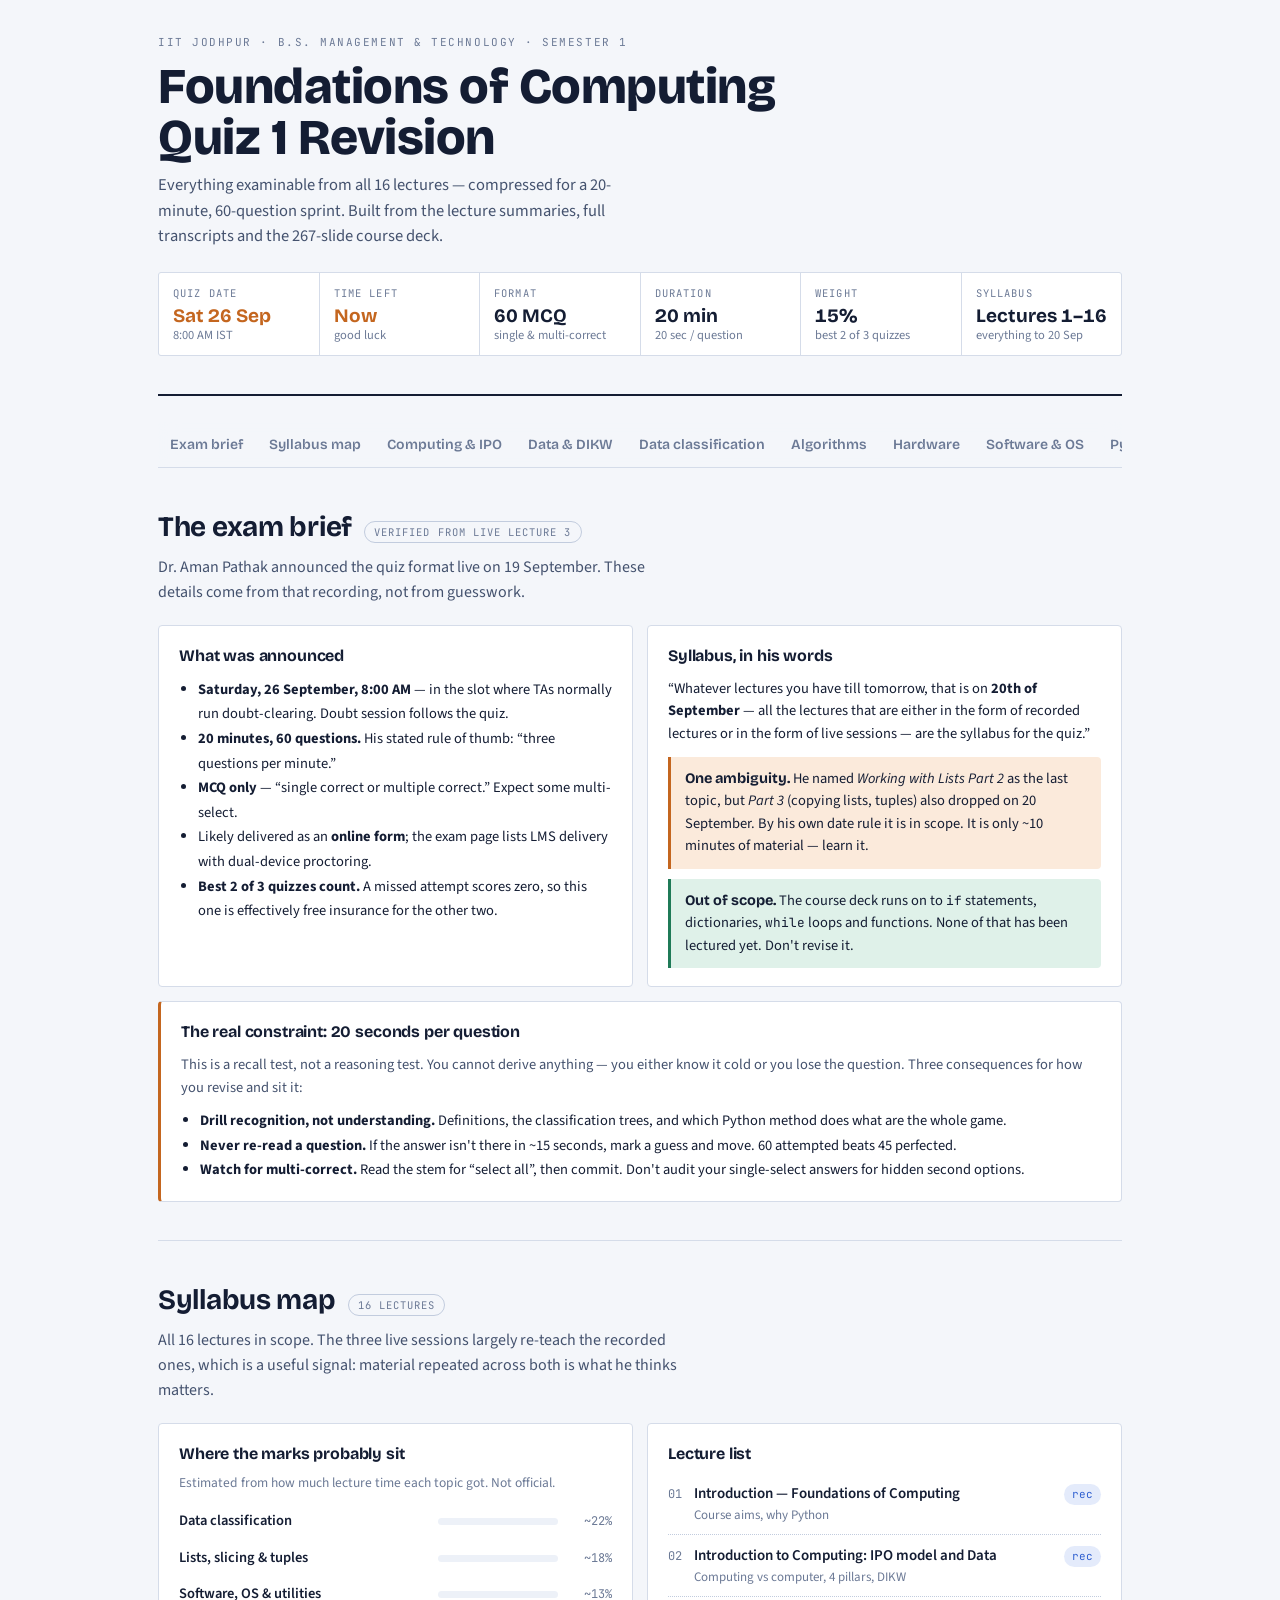
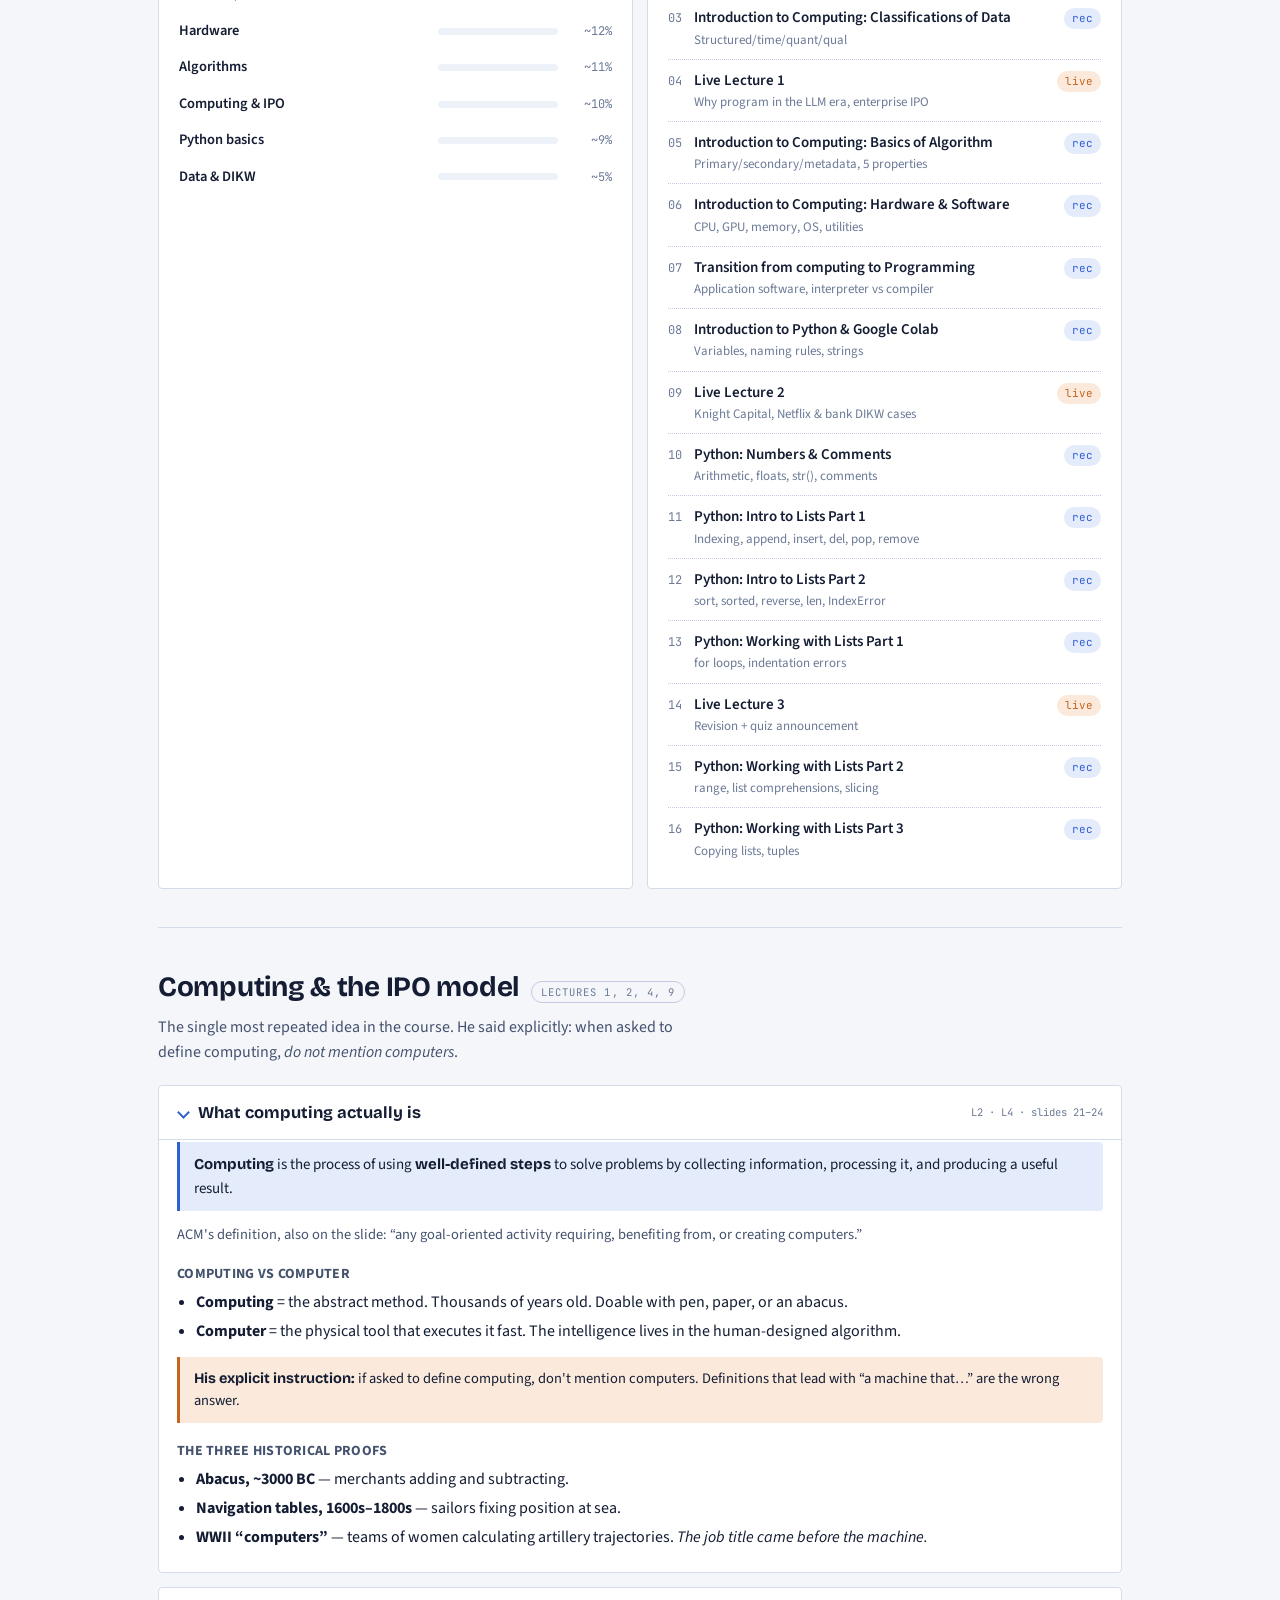
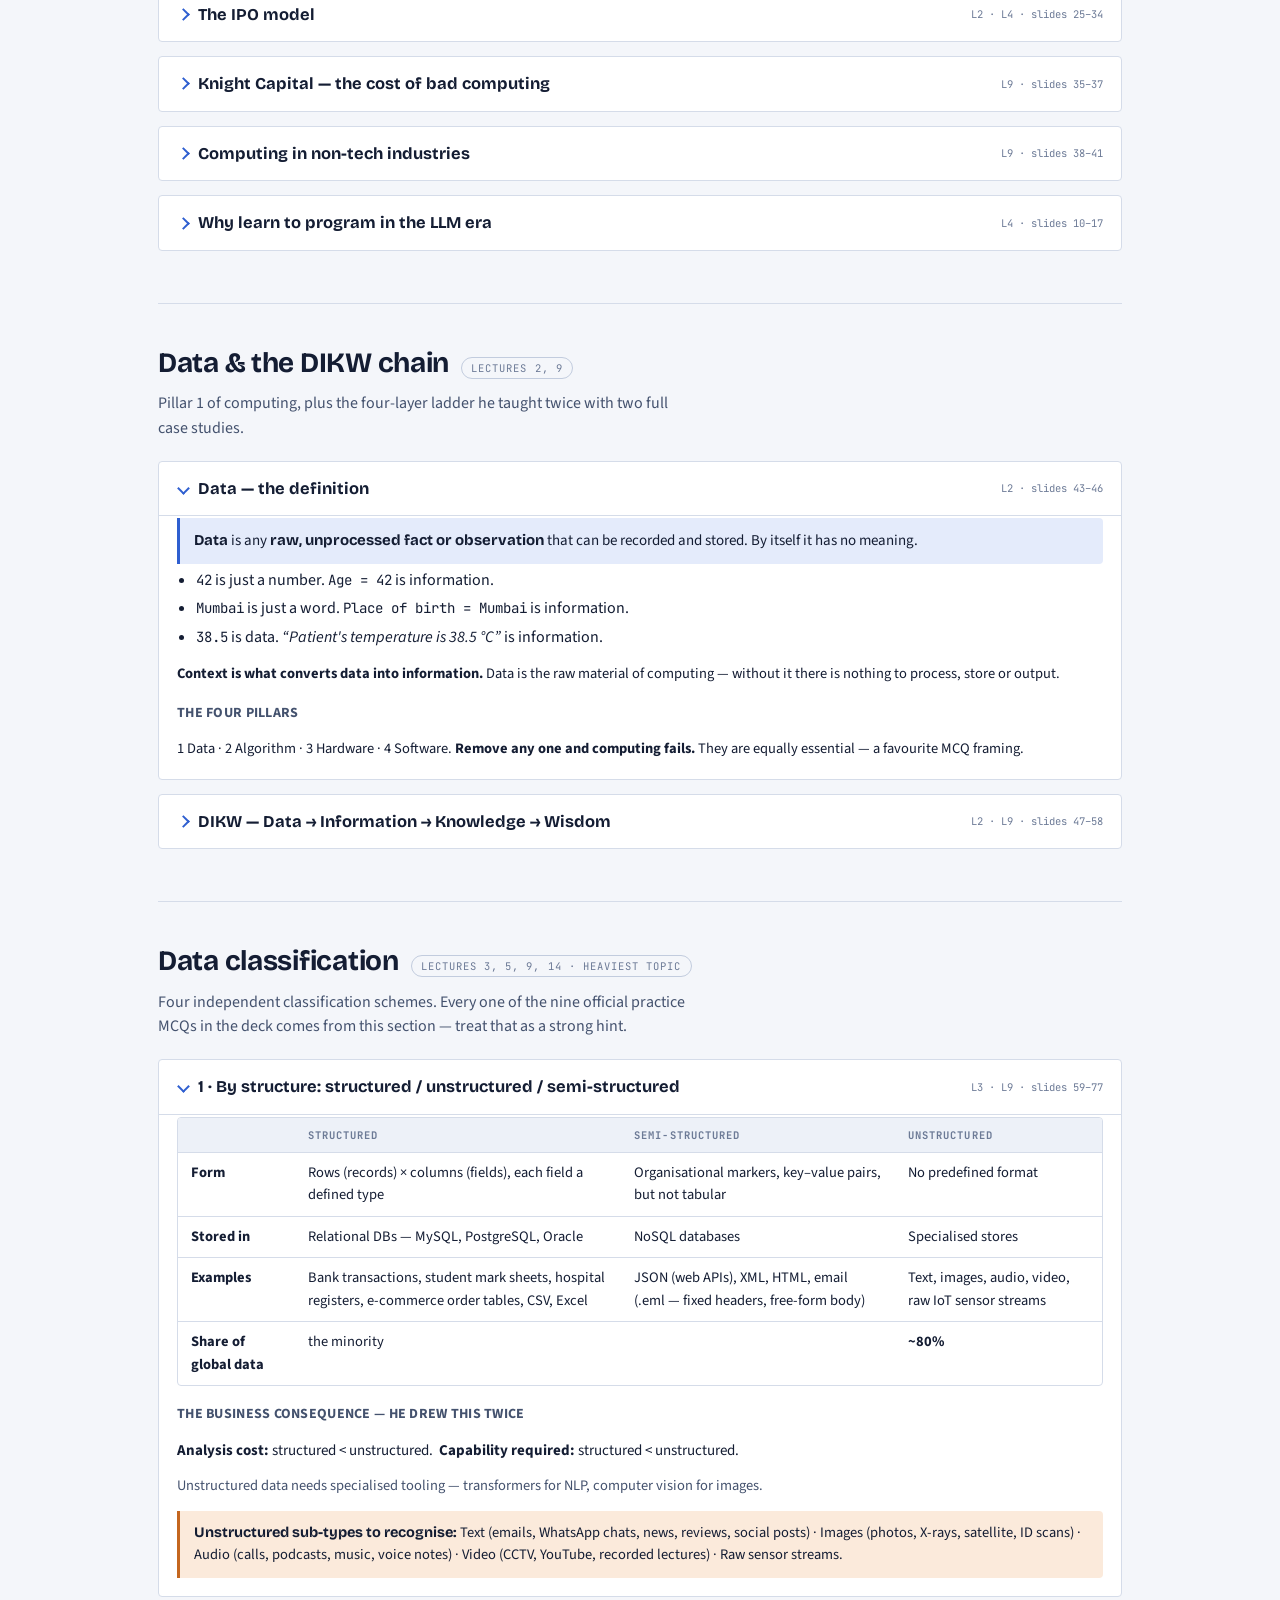
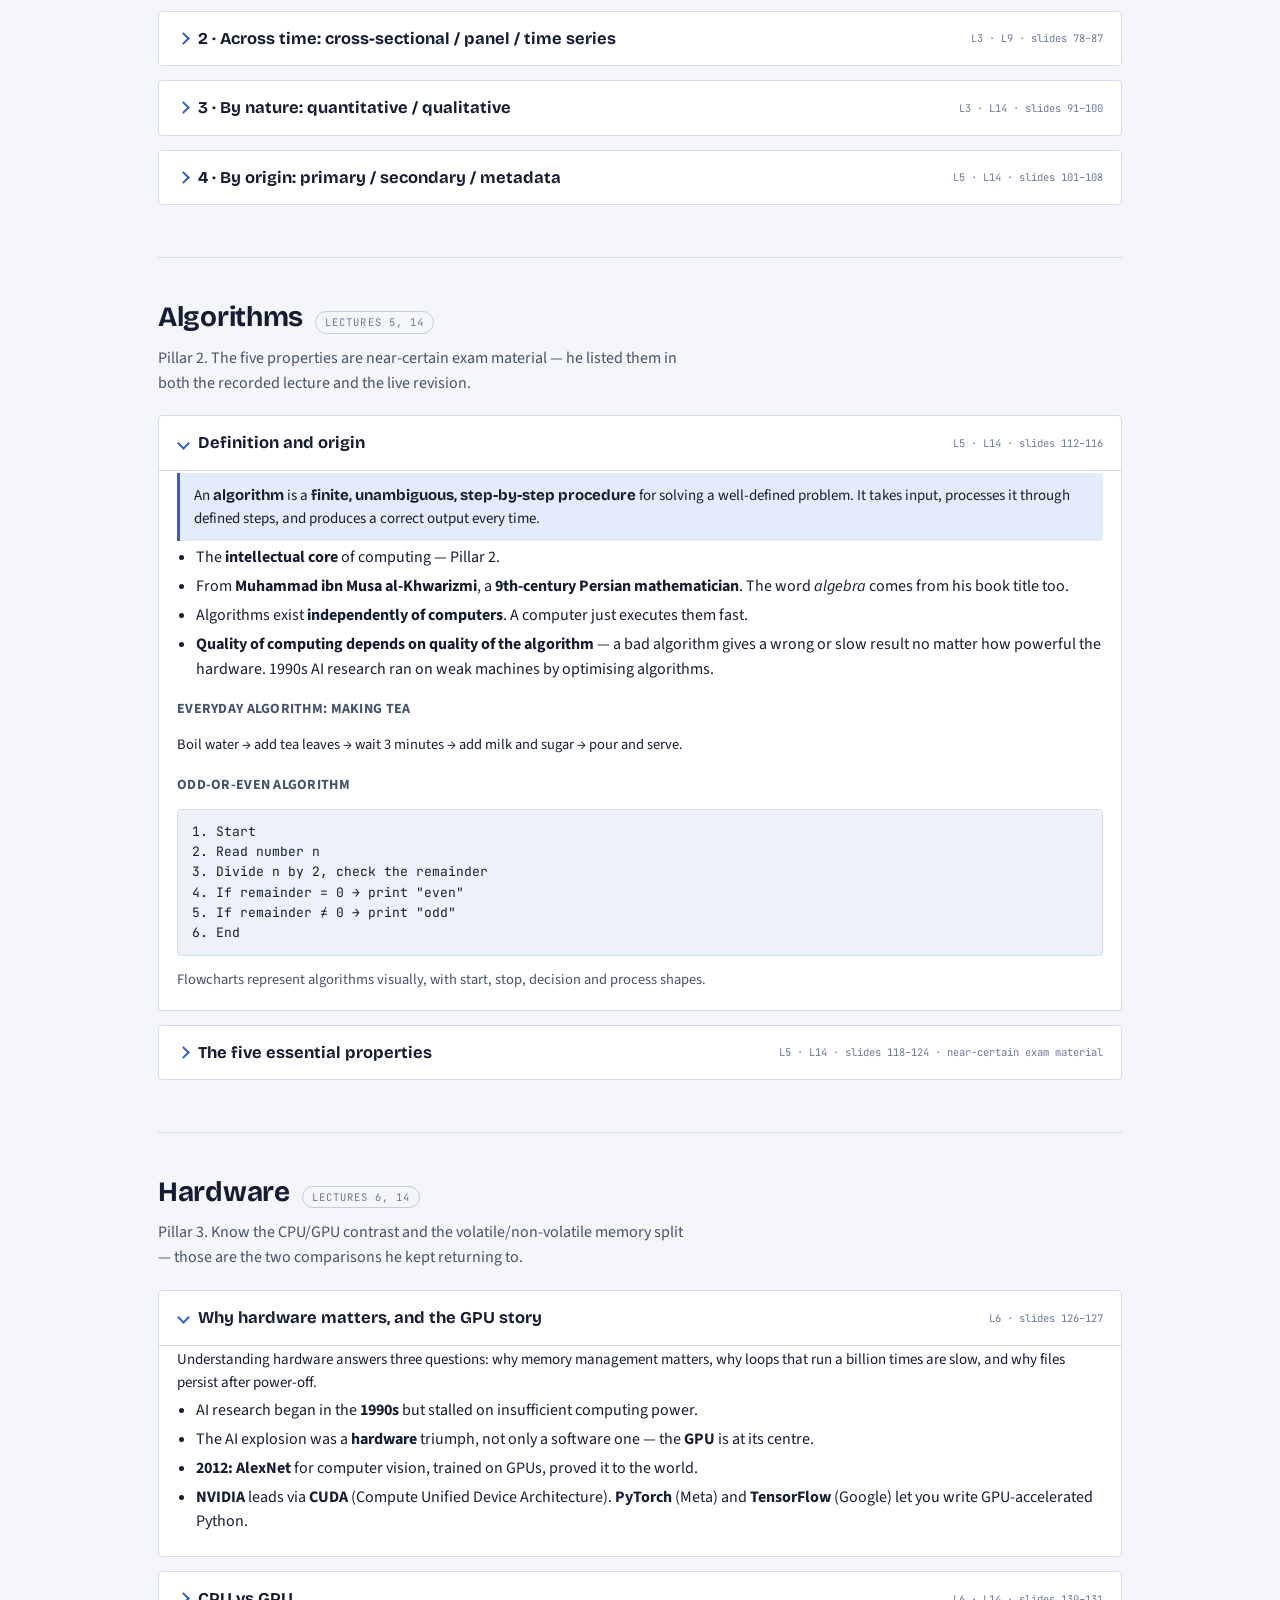
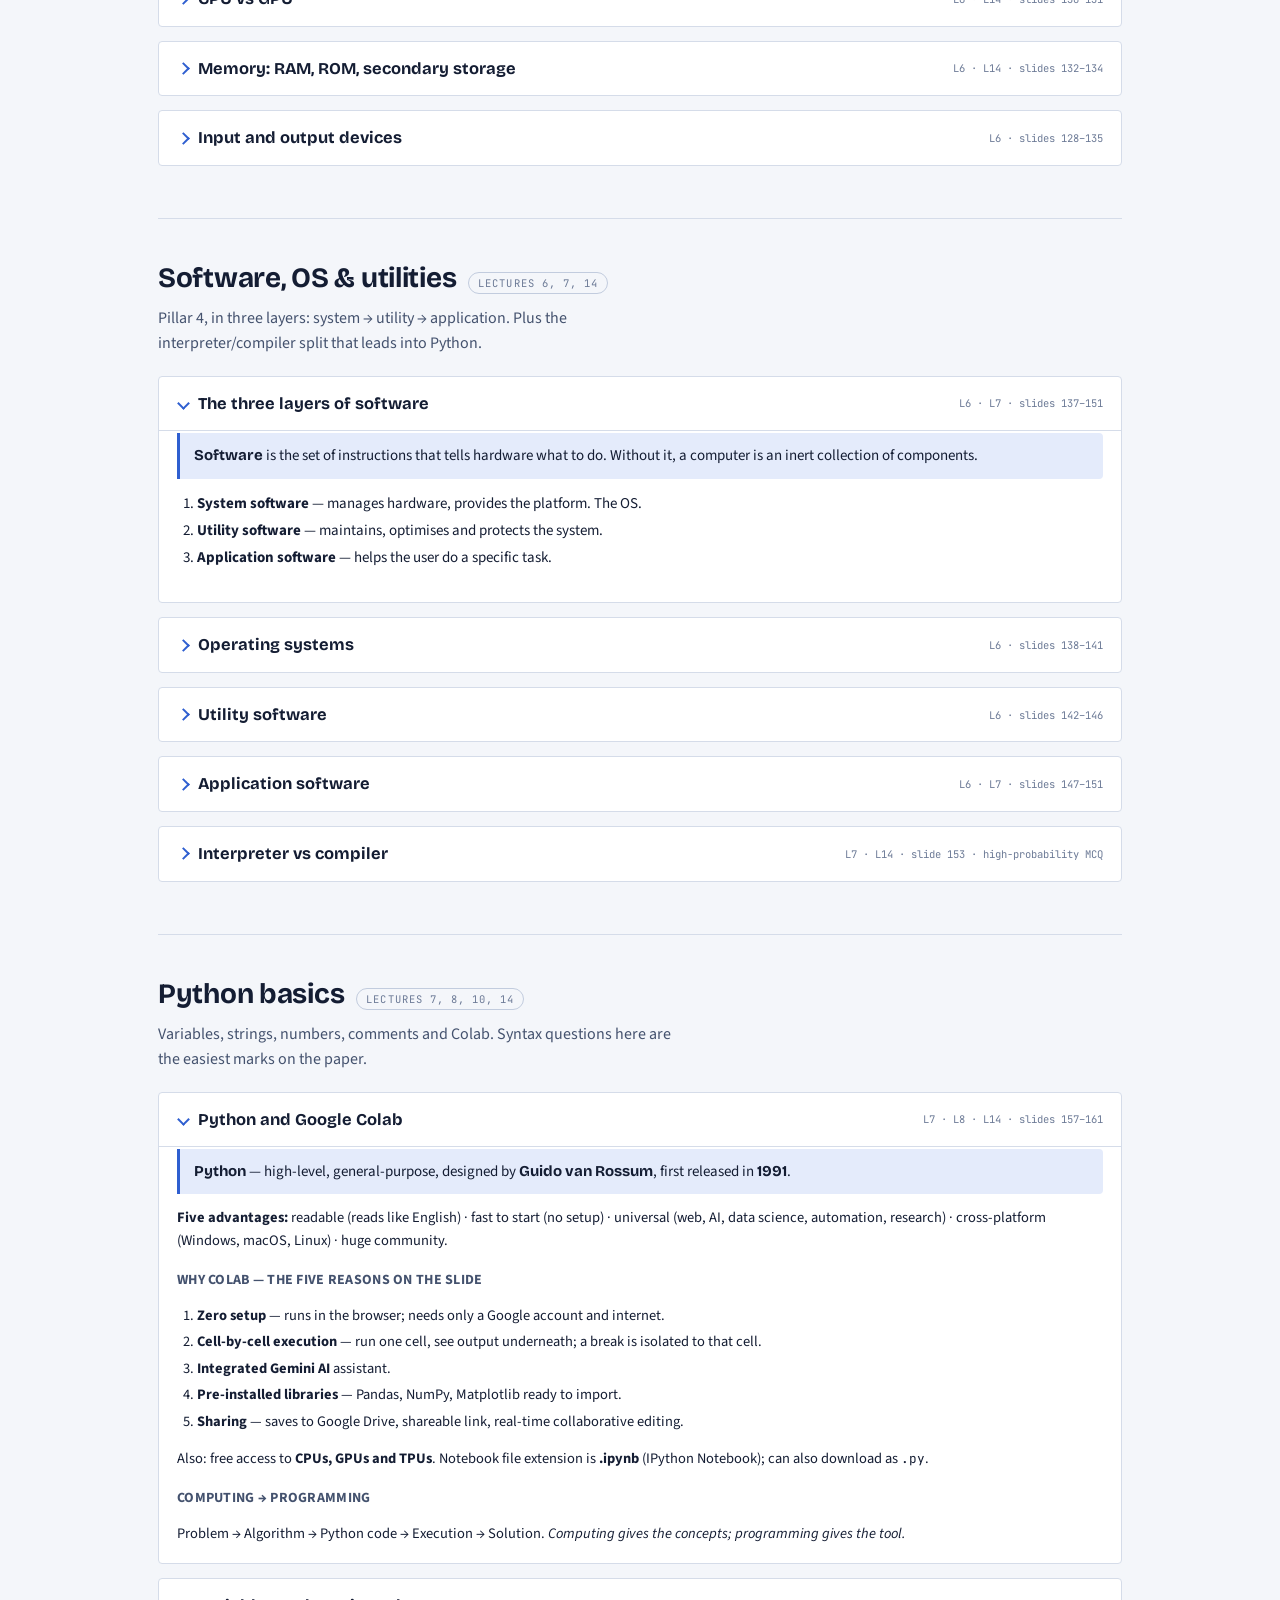
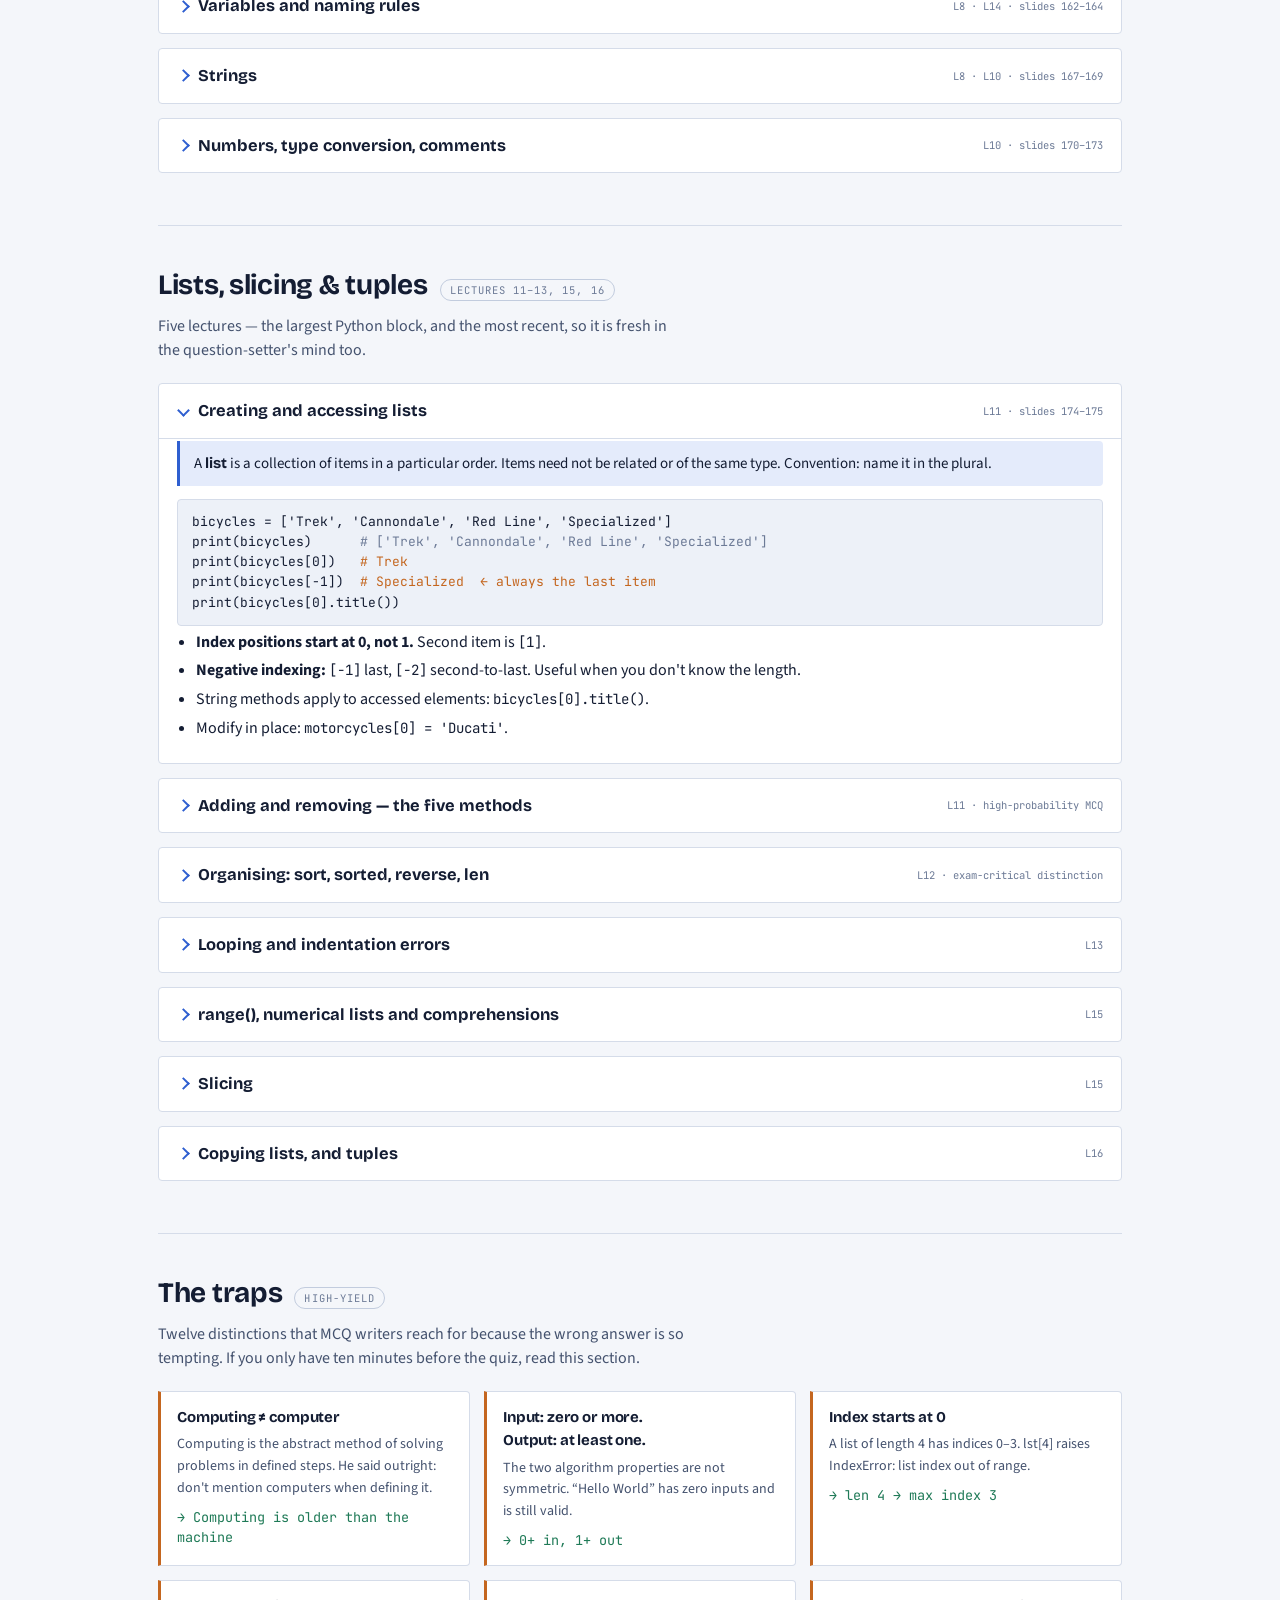
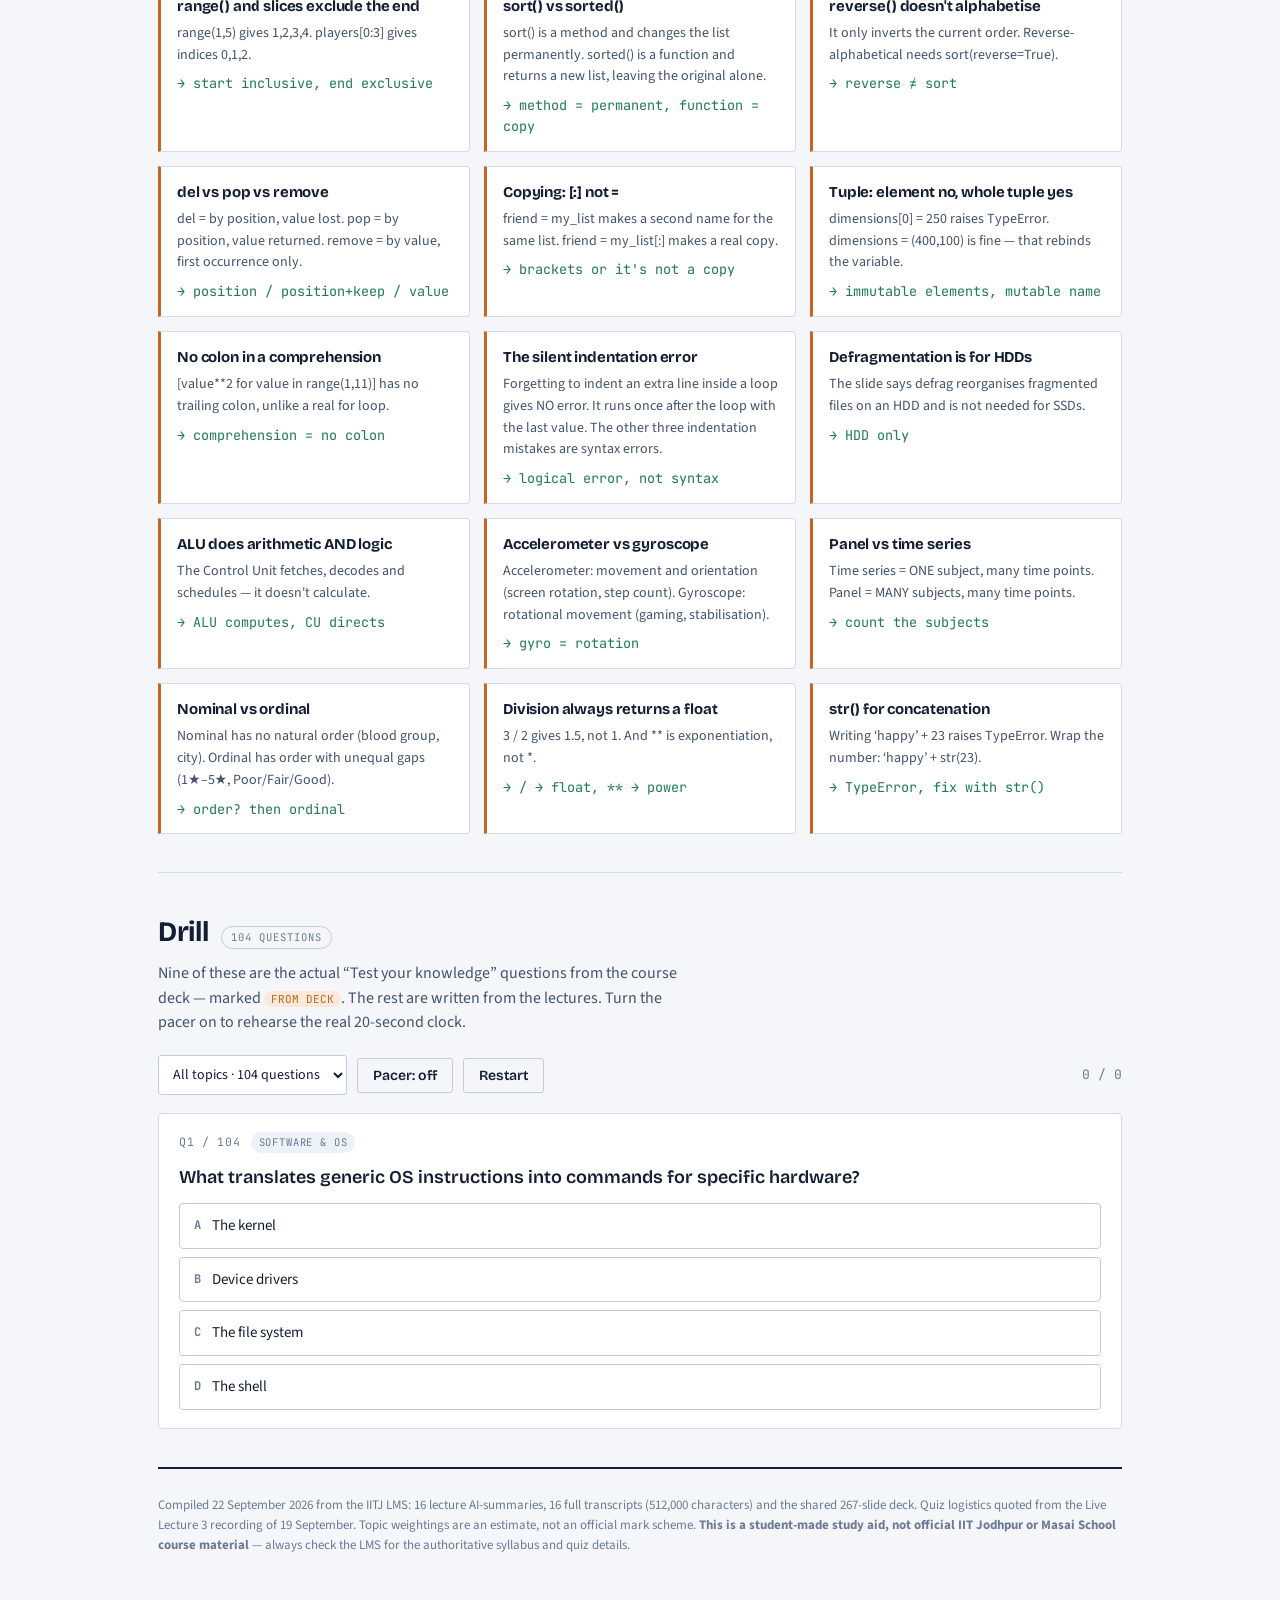
==== index.html @ 2516e520 "Foundations of Computing Quiz 1 revision sheet Single-page study aid covering all 16 lectures, with " ====
<!doctype html><html><head><meta charset=utf8><meta name="robots" content="noindex, nofollow"><meta name=viewport content="width=device-width,initial-scale=1,viewport-fit=cover"><style>:root{color-scheme:light;box-sizing:border-box;padding-top:env(safe-area-inset-top,0px);padding-bottom:env(safe-area-inset-bottom,0px)}html{scroll-padding-top:env(safe-area-inset-top,0px)}body{margin:0;padding:0;font:14px -apple-system,BlinkMacSystemFont,sans-serif;background:#faf9f5;color:#141413}img{max-width:100%}[hidden]:not([hidden=until-found i]){display:none!important}</style></head><body>
<title>Foundations of Computing Quiz 1</title>
<link rel="preconnect" href="https://fonts.googleapis.com">
<link rel="preconnect" href="https://fonts.gstatic.com" crossorigin>
<link rel="stylesheet" href="https://fonts.googleapis.com/css2?family=Bricolage+Grotesque:opsz,wght@12..96,500;12..96,700;12..96,800&family=Source+Sans+3:ital,wght@0,400;0,600;0,700;1,400&family=JetBrains+Mono:wght@400;700&display=swap">

<style>
:root{
  --paper:#F4F6FA;
  --surface:#FFFFFF;
  --surface-2:#EDF1F8;
  --ink:#141D33;
  --ink-2:#44526E;
  --ink-3:#6C7A96;
  --rule:#D5DCE9;
  --rule-2:#C2CCDE;
  --blue:#2F5FD0;
  --blue-soft:#E4EBFB;
  --clay:#C4661F;
  --clay-soft:#FBEADB;
  --good:#1F7A57;
  --good-soft:#DFF1E9;
  --bad:#B3392C;
  --bad-soft:#FADFDB;
  --shadow:0 1px 2px rgba(20,29,51,.06), 0 8px 24px -12px rgba(20,29,51,.18);
  --display:"Bricolage Grotesque","Trebuchet MS",sans-serif;
  --body:"Source Sans 3","Segoe UI",system-ui,sans-serif;
  --mono:"JetBrains Mono",ui-monospace,Menlo,Consolas,monospace;
}
@media (prefers-color-scheme: dark){
  :root:not([data-theme="light"]){
    --paper:#0E1524;
    --surface:#162034;
    --surface-2:#1D2940;
    --ink:#E8EDF7;
    --ink-2:#B4C0D6;
    --ink-3:#8593AE;
    --rule:#2A3550;
    --rule-2:#3A4866;
    --blue:#7FA3F5;
    --blue-soft:#1C2B4D;
    --clay:#E49151;
    --clay-soft:#3A2818;
    --good:#5FC79E;
    --good-soft:#12301F;
    --bad:#F08A7C;
    --bad-soft:#3A1A17;
    --shadow:0 1px 2px rgba(0,0,0,.4), 0 8px 24px -12px rgba(0,0,0,.6);
  }
}
:root[data-theme="dark"]{
  --paper:#0E1524;
  --surface:#162034;
  --surface-2:#1D2940;
  --ink:#E8EDF7;
  --ink-2:#B4C0D6;
  --ink-3:#8593AE;
  --rule:#2A3550;
  --rule-2:#3A4866;
  --blue:#7FA3F5;
  --blue-soft:#1C2B4D;
  --clay:#E49151;
  --clay-soft:#3A2818;
  --good:#5FC79E;
  --good-soft:#12301F;
  --bad:#F08A7C;
  --bad-soft:#3A1A17;
  --shadow:0 1px 2px rgba(0,0,0,.4), 0 8px 24px -12px rgba(0,0,0,.6);
}

*{box-sizing:border-box}
body{
  margin:0;
  background:var(--paper);
  color:var(--ink);
  font-family:var(--body);
  font-size:16px;
  line-height:1.55;
  -webkit-font-smoothing:antialiased;
}
.wrap{max-width:1000px;margin:0 auto;padding-inline:18px;padding-block:0 72px}
h1,h2,h3,h4{font-family:var(--display);margin:0;text-wrap:balance;letter-spacing:-.01em}
p{margin:0}
code,kbd{font-family:var(--mono);font-size:.88em}

/* ---------- masthead ---------- */
.mast{padding-block:34px 22px;border-bottom:2px solid var(--ink);}
.eyebrow{font-family:var(--mono);font-size:11px;letter-spacing:.14em;text-transform:uppercase;color:var(--ink-3);margin-bottom:10px}
.mast h1{font-size:clamp(30px,6.2vw,50px);font-weight:800;line-height:1.02}
.mast .sub{margin-top:10px;color:var(--ink-2);max-width:62ch;font-size:16.5px}

/* ---------- countdown strip ---------- */
.strip{
  display:grid;grid-template-columns:repeat(auto-fit,minmax(132px,1fr));
  gap:1px;background:var(--rule);border:1px solid var(--rule);
  margin-top:22px;border-radius:3px;overflow:hidden;
}
.cell{background:var(--surface);padding:12px 14px}
.cell dt{font-family:var(--mono);font-size:10.5px;letter-spacing:.11em;text-transform:uppercase;color:var(--ink-3);margin-bottom:4px}
.cell dd{margin:0;font-family:var(--display);font-weight:700;font-size:19px;font-variant-numeric:tabular-nums;line-height:1.2}
.cell dd small{display:block;font-family:var(--body);font-weight:400;font-size:12.5px;color:var(--ink-3);letter-spacing:0}
.cell.hot dd{color:var(--clay)}

/* ---------- nav ---------- */
nav{
  position:sticky;top:env(safe-area-inset-top,0px);z-index:20;
  background:color-mix(in srgb, var(--paper) 92%, transparent);
  backdrop-filter:blur(10px);
  border-bottom:1px solid var(--rule);
  margin-top:26px;
}
.navrow{display:flex;gap:2px;overflow-x:auto;scrollbar-width:none;padding-block:7px}
.navrow::-webkit-scrollbar{display:none}
.navrow button{
  flex:0 0 auto;background:none;border:0;cursor:pointer;
  font-family:var(--display);font-weight:600;font-size:14px;color:var(--ink-3);
  padding:7px 12px;border-radius:3px;white-space:nowrap;
}
.navrow button:hover{color:var(--ink);background:var(--surface-2)}
.navrow button[aria-current="true"]{color:var(--surface);background:var(--ink)}
.navrow button:focus-visible{outline:2px solid var(--blue);outline-offset:2px}

section{padding-block:38px;scroll-margin-top:72px}
section + section{border-top:1px solid var(--rule)}
.sechead{display:flex;align-items:baseline;gap:12px;flex-wrap:wrap;margin-bottom:6px}
.sechead h2{font-size:clamp(21px,3.6vw,28px);font-weight:700}
.tag{
  font-family:var(--mono);font-size:10.5px;letter-spacing:.1em;text-transform:uppercase;
  color:var(--ink-3);border:1px solid var(--rule-2);border-radius:99px;padding:2px 9px;
}
.lede{color:var(--ink-2);max-width:66ch;margin-bottom:20px}

/* ---------- generic blocks ---------- */
.card{background:var(--surface);border:1px solid var(--rule);border-radius:4px;padding:18px 20px}
.grid2{display:grid;grid-template-columns:repeat(auto-fit,minmax(272px,1fr));gap:14px}
.grid3{display:grid;grid-template-columns:repeat(auto-fit,minmax(210px,1fr));gap:14px}

table{width:100%;border-collapse:collapse;font-size:14.5px}
.scroller{overflow-x:auto;border:1px solid var(--rule);border-radius:4px;background:var(--surface)}
th,td{text-align:left;padding:9px 13px;border-bottom:1px solid var(--rule);vertical-align:top}
thead th{
  font-family:var(--mono);font-size:10.5px;letter-spacing:.1em;text-transform:uppercase;
  color:var(--ink-3);background:var(--surface-2);position:sticky;top:0;
}
tbody tr:last-child td{border-bottom:0}
td code{background:var(--surface-2);padding:1px 5px;border-radius:3px}

/* ---------- syllabus list ---------- */
.lec{display:grid;grid-template-columns:auto 1fr auto;gap:12px;align-items:baseline;
  padding:9px 0;border-bottom:1px dotted var(--rule-2)}
.lec:last-child{border-bottom:0}
.lec .n{font-family:var(--mono);font-size:12px;color:var(--ink-3);font-variant-numeric:tabular-nums}
.lec .t{font-weight:600;font-size:15px}
.lec .t em{display:block;font-style:normal;font-weight:400;font-size:13px;color:var(--ink-3)}
.lec .w{font-family:var(--mono);font-size:11px;padding:2px 8px;border-radius:99px;white-space:nowrap}
.w.live{background:var(--clay-soft);color:var(--clay)}
.w.rec{background:var(--blue-soft);color:var(--blue)}

/* ---------- topic weight bars ---------- */
.wbar{display:grid;grid-template-columns:1fr 120px 42px;gap:12px;align-items:center;padding:7px 0}
.wbar .lab{font-size:14.5px;font-weight:600}
.wbar .track{height:7px;background:var(--surface-2);border-radius:99px;overflow:hidden}
.wbar .fill{height:100%;background:var(--blue);border-radius:99px}
.wbar .num{font-family:var(--mono);font-size:12px;color:var(--ink-3);text-align:right;font-variant-numeric:tabular-nums}

/* ---------- fact blocks ---------- */
.topic{background:var(--surface);border:1px solid var(--rule);border-radius:4px;margin-bottom:14px;overflow:hidden}
.topic > summary{
  cursor:pointer;padding:14px 18px;font-family:var(--display);font-weight:700;font-size:16.5px;
  display:flex;align-items:center;gap:10px;list-style:none;
}
.topic > summary::-webkit-details-marker{display:none}
.topic > summary::before{
  content:"";width:7px;height:7px;border-right:2px solid var(--blue);border-bottom:2px solid var(--blue);
  transform:rotate(-45deg);transition:transform .15s;flex:0 0 auto;margin-left:2px;
}
.topic[open] > summary::before{transform:rotate(45deg)}
.topic > summary:hover{background:var(--surface-2)}
.topic > summary .src{margin-left:auto;font-family:var(--mono);font-size:10.5px;color:var(--ink-3);font-weight:400}
.tbody{padding:2px 18px 18px;border-top:1px solid var(--rule)}
.tbody > * + *{margin-top:13px}
.tbody h4{font-family:var(--body);font-weight:700;font-size:14px;letter-spacing:.02em;color:var(--ink-2);text-transform:uppercase;margin-top:18px}
.tbody ul{margin:0;padding-left:19px}
.tbody li{margin:4px 0}
.tbody li strong{font-weight:700}

.def{border-left:3px solid var(--blue);background:var(--blue-soft);padding:11px 14px;border-radius:0 4px 4px 0;font-size:15px}
.def b{font-family:var(--display)}
.warnbox{border-left:3px solid var(--clay);background:var(--clay-soft);padding:11px 14px;border-radius:0 4px 4px 0;font-size:14.5px}
.warnbox b{font-family:var(--display)}

pre{
  margin:0;background:var(--surface-2);border:1px solid var(--rule);border-radius:4px;
  padding:12px 14px;overflow-x:auto;font-family:var(--mono);font-size:13px;line-height:1.55;
}
pre .c{color:var(--ink-3)}
pre .o{color:var(--clay)}

/* ---------- trap cards ---------- */
.trap{background:var(--surface);border:1px solid var(--rule);border-left:3px solid var(--clay);border-radius:0 4px 4px 0;padding:14px 16px}
.trap h4{font-family:var(--display);font-size:15px;font-weight:700;margin-bottom:5px}
.trap p{font-size:14px;color:var(--ink-2)}
.trap .fix{margin-top:7px;font-size:13.5px;font-family:var(--mono);color:var(--good)}

/* ---------- drill ---------- */
.drillbar{display:flex;gap:10px;flex-wrap:wrap;align-items:center;margin-bottom:18px}
.btn{
  font-family:var(--display);font-weight:600;font-size:14px;cursor:pointer;
  padding:8px 15px;border-radius:3px;border:1px solid var(--ink);background:var(--ink);color:var(--paper);
}
.btn.ghost{background:transparent;color:var(--ink);border-color:var(--rule-2)}
.btn:hover{opacity:.87}
.btn:focus-visible{outline:2px solid var(--blue);outline-offset:2px}
.btn[disabled]{opacity:.4;cursor:default}
select{
  font-family:var(--body);font-size:14px;padding:8px 10px;border-radius:3px;
  border:1px solid var(--rule-2);background:var(--surface);color:var(--ink);
}
.score{margin-left:auto;font-family:var(--mono);font-size:13px;color:var(--ink-3);font-variant-numeric:tabular-nums}

.qmeta{display:flex;gap:10px;align-items:center;margin-bottom:12px;flex-wrap:wrap}
.qnum{font-family:var(--mono);font-size:11.5px;color:var(--ink-3);letter-spacing:.06em}
.qtopic{font-family:var(--mono);font-size:10.5px;letter-spacing:.08em;text-transform:uppercase;background:var(--surface-2);color:var(--ink-3);padding:2px 8px;border-radius:99px}
.qtopic.official{background:var(--clay-soft);color:var(--clay)}
.clock{margin-left:auto;font-family:var(--mono);font-size:13px;font-variant-numeric:tabular-nums;color:var(--ink-3)}
.clock.low{color:var(--bad);font-weight:700}
.qtext{font-family:var(--display);font-size:18px;font-weight:600;line-height:1.35;margin-bottom:14px}
.opts{display:grid;gap:8px}
.opt{
  display:flex;gap:11px;align-items:flex-start;text-align:left;width:100%;
  background:var(--surface);border:1px solid var(--rule-2);border-radius:4px;
  padding:11px 14px;cursor:pointer;font-family:var(--body);font-size:15px;color:var(--ink);line-height:1.45;
}
.opt:hover:not([disabled]){border-color:var(--blue);background:var(--blue-soft)}
.opt[disabled]{cursor:default}
.opt .k{font-family:var(--mono);font-size:12px;font-weight:700;color:var(--ink-3);flex:0 0 auto;padding-top:2px}
.opt.right{background:var(--good-soft);border-color:var(--good)}
.opt.right .k{color:var(--good)}
.opt.wrong{background:var(--bad-soft);border-color:var(--bad)}
.opt.wrong .k{color:var(--bad)}
.opt:focus-visible{outline:2px solid var(--blue);outline-offset:2px}
.why{margin-top:13px;padding:11px 14px;border-radius:4px;background:var(--surface-2);font-size:14.5px;color:var(--ink-2);border-left:3px solid var(--blue)}
.why b{color:var(--ink);font-family:var(--display)}
.donecard{text-align:center;padding:34px 20px}
.donecard .big{font-family:var(--display);font-size:46px;font-weight:800;font-variant-numeric:tabular-nums}
.donecard p{color:var(--ink-2);margin-top:6px}
.weak{margin-top:16px;text-align:left;max-width:420px;margin-inline:auto}
.weak div{display:flex;justify-content:space-between;font-size:14px;padding:4px 0;border-bottom:1px dotted var(--rule-2)}

footer{padding-block:26px;border-top:2px solid var(--ink);color:var(--ink-3);font-size:13px}
footer a{color:var(--blue)}
@media (prefers-reduced-motion: reduce){*{transition:none!important;animation:none!important}}
</style>

<div class="wrap">

  <header class="mast">
    <div class="eyebrow">IIT Jodhpur · B.S. Management &amp; Technology · Semester 1</div>
    <h1>Foundations of Computing<br>Quiz 1 Revision</h1>
    <p class="sub">Everything examinable from all 16 lectures — compressed for a 20-minute, 60-question sprint. Built from the lecture summaries, full transcripts and the 267-slide course deck.</p>

    <dl class="strip">
      <div class="cell hot"><dt>Quiz date</dt><dd id="dday">Sat 26 Sep<small>8:00 AM IST</small></dd></div>
      <div class="cell hot"><dt>Time left</dt><dd id="countdown">—<small>to start</small></dd></div>
      <div class="cell"><dt>Format</dt><dd>60 MCQ<small>single &amp; multi-correct</small></dd></div>
      <div class="cell"><dt>Duration</dt><dd>20 min<small>20 sec / question</small></dd></div>
      <div class="cell"><dt>Weight</dt><dd>15%<small>best 2 of 3 quizzes</small></dd></div>
      <div class="cell"><dt>Syllabus</dt><dd>Lectures 1–16<small>everything to 20 Sep</small></dd></div>
    </dl>
  </header>

  <nav>
    <div class="navrow" id="nav">
      <button data-go="brief" aria-current="true">Exam brief</button>
      <button data-go="map">Syllabus map</button>
      <button data-go="computing">Computing &amp; IPO</button>
      <button data-go="data">Data &amp; DIKW</button>
      <button data-go="classify">Data classification</button>
      <button data-go="algo">Algorithms</button>
      <button data-go="hardware">Hardware</button>
      <button data-go="software">Software &amp; OS</button>
      <button data-go="python">Python</button>
      <button data-go="lists">Lists &amp; tuples</button>
      <button data-go="traps">Traps</button>
      <button data-go="drill">Drill · 104 Q</button>
    </div>
  </nav>

  <!-- ============ BRIEF ============ -->
  <section id="brief">
    <div class="sechead"><h2>The exam brief</h2><span class="tag">verified from Live Lecture 3</span></div>
    <p class="lede">Dr. Aman Pathak announced the quiz format live on 19 September. These details come from that recording, not from guesswork.</p>

    <div class="grid2">
      <div class="card">
        <h4 style="font-family:var(--display);font-size:16px;margin-bottom:9px">What was announced</h4>
        <ul style="margin:0;padding-left:19px;font-size:14.5px;line-height:1.7">
          <li><strong>Saturday, 26 September, 8:00 AM</strong> — in the slot where TAs normally run doubt-clearing. Doubt session follows the quiz.</li>
          <li><strong>20 minutes, 60 questions.</strong> His stated rule of thumb: “three questions per minute.”</li>
          <li><strong>MCQ only</strong> — “single correct or multiple correct.” Expect some multi-select.</li>
          <li>Likely delivered as an <strong>online form</strong>; the exam page lists LMS delivery with dual-device proctoring.</li>
          <li><strong>Best 2 of 3 quizzes count.</strong> A missed attempt scores zero, so this one is effectively free insurance for the other two.</li>
        </ul>
      </div>
      <div class="card">
        <h4 style="font-family:var(--display);font-size:16px;margin-bottom:9px">Syllabus, in his words</h4>
        <p style="font-size:14.5px">“Whatever lectures you have till tomorrow, that is on <strong>20th of September</strong> — all the lectures that are either in the form of recorded lectures or in the form of live sessions — are the syllabus for the quiz.”</p>
        <div class="warnbox" style="margin-top:12px">
          <b>One ambiguity.</b> He named <em>Working with Lists Part&nbsp;2</em> as the last topic, but <em>Part&nbsp;3</em> (copying lists, tuples) also dropped on 20 September. By his own date rule it is in scope. It is only ~10 minutes of material — learn it.
        </div>
        <div class="warnbox" style="margin-top:10px;border-left-color:var(--good);background:var(--good-soft)">
          <b>Out of scope.</b> The course deck runs on to <code>if</code> statements, dictionaries, <code>while</code> loops and functions. None of that has been lectured yet. Don't revise it.
        </div>
      </div>
    </div>

    <div class="card" style="margin-top:14px;border-left:3px solid var(--clay)">
      <h4 style="font-family:var(--display);font-size:16px;margin-bottom:9px">The real constraint: 20 seconds per question</h4>
      <p style="font-size:14.5px;color:var(--ink-2)">This is a recall test, not a reasoning test. You cannot derive anything — you either know it cold or you lose the question. Three consequences for how you revise and sit it:</p>
      <ul style="margin:10px 0 0;padding-left:19px;font-size:14.5px;line-height:1.7">
        <li><strong>Drill recognition, not understanding.</strong> Definitions, the classification trees, and which Python method does what are the whole game.</li>
        <li><strong>Never re-read a question.</strong> If the answer isn't there in ~15 seconds, mark a guess and move. 60 attempted beats 45 perfected.</li>
        <li><strong>Watch for multi-correct.</strong> Read the stem for “select all”, then commit. Don't audit your single-select answers for hidden second options.</li>
      </ul>
    </div>
  </section>

  <!-- ============ MAP ============ -->
  <section id="map">
    <div class="sechead"><h2>Syllabus map</h2><span class="tag">16 lectures</span></div>
    <p class="lede">All 16 lectures in scope. The three live sessions largely re-teach the recorded ones, which is a useful signal: material repeated across both is what he thinks matters.</p>

    <div class="grid2">
      <div class="card">
        <h4 style="font-family:var(--display);font-size:16px;margin-bottom:6px">Where the marks probably sit</h4>
        <p style="font-size:13.5px;color:var(--ink-3);margin-bottom:10px">Estimated from how much lecture time each topic got. Not official.</p>
        <div id="weights"></div>
      </div>
      <div class="card">
        <h4 style="font-family:var(--display);font-size:16px;margin-bottom:6px">Lecture list</h4>
        <div id="lectures"></div>
      </div>
    </div>
  </section>

  <!-- ============ CONTENT SECTIONS injected ============ -->
  <section id="computing">
    <div class="sechead"><h2>Computing &amp; the IPO model</h2><span class="tag">Lectures 1, 2, 4, 9</span></div>
    <p class="lede">The single most repeated idea in the course. He said explicitly: when asked to define computing, <em>do not mention computers</em>.</p>
    <div id="s-computing"></div>
  </section>

  <section id="data">
    <div class="sechead"><h2>Data &amp; the DIKW chain</h2><span class="tag">Lectures 2, 9</span></div>
    <p class="lede">Pillar 1 of computing, plus the four-layer ladder he taught twice with two full case studies.</p>
    <div id="s-data"></div>
  </section>

  <section id="classify">
    <div class="sechead"><h2>Data classification</h2><span class="tag">Lectures 3, 5, 9, 14 · heaviest topic</span></div>
    <p class="lede">Four independent classification schemes. Every one of the nine official practice MCQs in the deck comes from this section — treat that as a strong hint.</p>
    <div id="s-classify"></div>
  </section>

  <section id="algo">
    <div class="sechead"><h2>Algorithms</h2><span class="tag">Lectures 5, 14</span></div>
    <p class="lede">Pillar 2. The five properties are near-certain exam material — he listed them in both the recorded lecture and the live revision.</p>
    <div id="s-algo"></div>
  </section>

  <section id="hardware">
    <div class="sechead"><h2>Hardware</h2><span class="tag">Lectures 6, 14</span></div>
    <p class="lede">Pillar 3. Know the CPU/GPU contrast and the volatile/non-volatile memory split — those are the two comparisons he kept returning to.</p>
    <div id="s-hardware"></div>
  </section>

  <section id="software">
    <div class="sechead"><h2>Software, OS &amp; utilities</h2><span class="tag">Lectures 6, 7, 14</span></div>
    <p class="lede">Pillar 4, in three layers: system → utility → application. Plus the interpreter/compiler split that leads into Python.</p>
    <div id="s-software"></div>
  </section>

  <section id="python">
    <div class="sechead"><h2>Python basics</h2><span class="tag">Lectures 7, 8, 10, 14</span></div>
    <p class="lede">Variables, strings, numbers, comments and Colab. Syntax questions here are the easiest marks on the paper.</p>
    <div id="s-python"></div>
  </section>

  <section id="lists">
    <div class="sechead"><h2>Lists, slicing &amp; tuples</h2><span class="tag">Lectures 11–13, 15, 16</span></div>
    <p class="lede">Five lectures — the largest Python block, and the most recent, so it is fresh in the question-setter's mind too.</p>
    <div id="s-lists"></div>
  </section>

  <!-- ============ TRAPS ============ -->
  <section id="traps">
    <div class="sechead"><h2>The traps</h2><span class="tag">high-yield</span></div>
    <p class="lede">Twelve distinctions that MCQ writers reach for because the wrong answer is so tempting. If you only have ten minutes before the quiz, read this section.</p>
    <div class="grid2" id="s-traps"></div>
  </section>

  <!-- ============ DRILL ============ -->
  <section id="drill">
    <div class="sechead"><h2>Drill</h2><span class="tag" id="qcount">— questions</span></div>
    <p class="lede">Nine of these are the actual “Test your knowledge” questions from the course deck — marked <span style="font-family:var(--mono);font-size:11px;background:var(--clay-soft);color:var(--clay);padding:1px 7px;border-radius:99px">FROM DECK</span>. The rest are written from the lectures. Turn the pacer on to rehearse the real 20-second clock.</p>

    <div class="drillbar">
      <select id="filter" aria-label="Filter questions by topic"></select>
      <button class="btn ghost" id="pacer" aria-pressed="false">Pacer: off</button>
      <button class="btn ghost" id="restart">Restart</button>
      <span class="score" id="score">0 / 0</span>
    </div>

    <div class="card" id="qcard"></div>
  </section>

  <footer>
    <p>Compiled 22 September 2026 from the IITJ LMS: 16 lecture AI-summaries, 16 full transcripts (512,000 characters) and the shared 267-slide deck. Quiz logistics quoted from the Live Lecture 3 recording of 19 September. Topic weightings are an estimate, not an official mark scheme. <strong>This is a student-made study aid, not official IIT Jodhpur or Masai School course material</strong> — always check the LMS for the authoritative syllabus and quiz details.</p>
  </footer>
</div>

<script>
/* ========================= DATA ========================= */
const LECTURES=[
 [1,"Introduction — Foundations of Computing","Course aims, why Python","rec"],
 [2,"Introduction to Computing: IPO model and Data","Computing vs computer, 4 pillars, DIKW","rec"],
 [3,"Introduction to Computing: Classifications of Data","Structured/time/quant/qual","rec"],
 [4,"Live Lecture 1","Why program in the LLM era, enterprise IPO","live"],
 [5,"Introduction to Computing: Basics of Algorithm","Primary/secondary/metadata, 5 properties","rec"],
 [6,"Introduction to Computing: Hardware & Software","CPU, GPU, memory, OS, utilities","rec"],
 [7,"Transition from computing to Programming","Application software, interpreter vs compiler","rec"],
 [8,"Introduction to Python & Google Colab","Variables, naming rules, strings","rec"],
 [9,"Live Lecture 2","Knight Capital, Netflix & bank DIKW cases","live"],
 [10,"Python: Numbers & Comments","Arithmetic, floats, str(), comments","rec"],
 [11,"Python: Intro to Lists Part 1","Indexing, append, insert, del, pop, remove","rec"],
 [12,"Python: Intro to Lists Part 2","sort, sorted, reverse, len, IndexError","rec"],
 [13,"Python: Working with Lists Part 1","for loops, indentation errors","rec"],
 [14,"Live Lecture 3","Revision + quiz announcement","live"],
 [15,"Python: Working with Lists Part 2","range, list comprehensions, slicing","rec"],
 [16,"Python: Working with Lists Part 3","Copying lists, tuples","rec"]
];

const WEIGHTS=[
 ["Data classification",22],["Lists, slicing & tuples",18],["Software, OS & utilities",13],
 ["Hardware",12],["Algorithms",11],["Computing & IPO",10],["Python basics",9],["Data & DIKW",5]
];

const SECTIONS={
"s-computing":[
 {t:"What computing actually is",src:"L2 · L4 · slides 21–24",h:`
  <div class="def"><b>Computing</b> is the process of using <b>well-defined steps</b> to solve problems by collecting information, processing it, and producing a useful result.</div>
  <p style="font-size:14.5px;color:var(--ink-2)">ACM's definition, also on the slide: “any goal-oriented activity requiring, benefiting from, or creating computers.”</p>
  <h4>Computing vs computer</h4>
  <ul>
   <li><strong>Computing</strong> = the abstract method. Thousands of years old. Doable with pen, paper, or an abacus.</li>
   <li><strong>Computer</strong> = the physical tool that executes it fast. The intelligence lives in the human-designed algorithm.</li>
  </ul>
  <div class="warnbox"><b>His explicit instruction:</b> if asked to define computing, don't mention computers. Definitions that lead with “a machine that…” are the wrong answer.</div>
  <h4>The three historical proofs</h4>
  <ul>
   <li><strong>Abacus, ~3000 BC</strong> — merchants adding and subtracting.</li>
   <li><strong>Navigation tables, 1600s–1800s</strong> — sailors fixing position at sea.</li>
   <li><strong>WWII “computers”</strong> — teams of women calculating artillery trajectories. <em>The job title came before the machine.</em></li>
  </ul>`},
 {t:"The IPO model",src:"L2 · L4 · slides 25–34",h:`
  <div class="def"><b>Input → Process → Output.</b> Universal: it describes a calculator and an AI system equally well.</div>
  <h4>Traditional vs enterprise view</h4>
  <div class="scroller"><table><thead><tr><th>Stage</th><th>Traditional (30 yrs ago)</th><th>Enterprise (now)</th></tr></thead><tbody>
   <tr><td><strong>Input</strong></td><td>Keyboard</td><td>High-volume, high-velocity, high-variety real-time data streams (zettabytes, 10<sup>21</sup> bytes)</td></tr>
   <tr><td><strong>Process</strong></td><td>CPU calculation</td><td>Automated algorithms on cloud infrastructure, billions of steps/sec, cost near zero</td></tr>
   <tr><td><strong>Output</strong></td><td>Screen</td><td>Actionable business decisions → revenue growth or cost reduction</td></tr>
  </tbody></table></div>
  <h4>The worked examples — know the process step for each</h4>
  <div class="scroller"><table><thead><tr><th>System</th><th>Process step</th></tr></thead><tbody>
   <tr><td>Google Search</td><td>Ranks billions of pages on keyword relevance, page speed, mobile friendliness, domain trust</td></tr>
   <tr><td>UPI</td><td>Verify identity → check balance → debit → credit → confirm. Payer bank → NPCI → payee bank, in 3–4 s</td></tr>
   <tr><td>Google Maps</td><td>Shortest-path algorithm over hundreds of routes, weighing live traffic and roadblocks</td></tr>
   <tr><td>YouTube</td><td>Compares your watch/skip behaviour against millions of users — a machine-learning process</td></tr>
   <tr><td>Autocorrect</td><td>Predicts the next word from your letters plus prior words</td></tr>
   <tr><td>Weather</td><td>Billions of hourly points from satellites + ground stations through physics and AI models</td></tr>
   <tr><td><strong>Uber</strong></td><td>Dynamic pricing + route optimisation + matching engine. Balances supply and demand in <strong>under 500 ms</strong></td></tr>
  </tbody></table></div>`},
 {t:"Knight Capital — the cost of bad computing",src:"L9 · slides 35–37",h:`
  <ul>
   <li>American trading firm, <strong>2012</strong>. Deployed a new autonomous trading algorithm with a bug.</li>
   <li><strong>45 minutes. 4 million trades. $440 million lost.</strong> The firm went bankrupt.</li>
   <li>Cause: incorrectly coded, with no adequate guardrails or human oversight.</li>
   <li><strong>Lesson:</strong> correctness beats speed. Speed of execution <em>amplifies</em> errors.</li>
  </ul>
  <div class="warnbox"><b>Likely MCQ:</b> the numbers 2012 / 45 minutes / $440 million / 4 million trades are exactly the sort of detail a recall quiz uses. Memorise all four.</div>`},
 {t:"Computing in non-tech industries",src:"L9 · slides 38–41",h:`
  <ul>
   <li><strong>Agriculture (AgroStar):</strong> soil sensors + satellite imagery + weather history → what to plant, when, how much water.</li>
   <li><strong>Healthcare (ECG):</strong> electrical heart activity measured ~100 times per second → classification algorithm → detects atrial fibrillation, heart block.</li>
   <li><strong>Fashion (Zara):</strong> global sales data every 24 hours → detects fast and slow sellers → plans production <strong>6 months ahead</strong>.</li>
  </ul>
  <div class="def">Zara is a set-piece question, asked on slide 41. <b>Most critical IPO step: Process</b> (the algorithmic analysis). <b>Data type: time series.</b></div>`},
 {t:"Why learn to program in the LLM era",src:"L4 · slides 10–17",h:`
  <ul>
   <li>Vibe coding fails on: <strong>debugging</strong> (easy to generate, hard to fix), <strong>token cost</strong>, <strong>spaghetti code</strong>, security holes, hallucinated library imports, production failures.</li>
   <li><strong>“The LLM is the junior builder; you are the architect.”</strong> LLMs handle simple code and ~80% of prototype work; they struggle with architecture and legacy integration.</li>
   <li><strong>Accountability stops with you.</strong> RBI, SEBI and IRDAI penalise code failures regardless of who — or what — wrote the code. Paytm was cited for data-security mismanagement.</li>
   <li>Google, Meta and OpenAI have been <strong>rehiring engineers</strong> after AI-driven layoffs.</li>
  </ul>`}
],

"s-data":[
 {t:"Data — the definition",src:"L2 · slides 43–46",h:`
  <div class="def"><b>Data</b> is any <b>raw, unprocessed fact or observation</b> that can be recorded and stored. By itself it has no meaning.</div>
  <ul>
   <li><code>42</code> is just a number. <code>Age = 42</code> is information.</li>
   <li><code>Mumbai</code> is just a word. <code>Place of birth = Mumbai</code> is information.</li>
   <li><code>38.5</code> is data. <em>“Patient's temperature is 38.5 °C”</em> is information.</li>
  </ul>
  <p style="font-size:14.5px"><strong>Context is what converts data into information.</strong> Data is the raw material of computing — without it there is nothing to process, store or output.</p>
  <h4>The four pillars</h4>
  <p style="font-size:14.5px">1 Data · 2 Algorithm · 3 Hardware · 4 Software. <strong>Remove any one and computing fails.</strong> They are equally essential — a favourite MCQ framing.</p>`},
 {t:"DIKW — Data → Information → Knowledge → Wisdom",src:"L2 · L9 · slides 47–58",h:`
  <div class="scroller"><table><thead><tr><th>Layer</th><th>What it adds</th><th>Question it answers</th></tr></thead><tbody>
   <tr><td><strong>Data</strong></td><td>Raw facts, no context</td><td>—</td></tr>
   <tr><td><strong>Information</strong></td><td>Context + structure</td><td>Who, what, where, when</td></tr>
   <tr><td><strong>Knowledge</strong></td><td>Synthesis, pattern recognition</td><td>Why</td></tr>
   <tr><td><strong>Wisdom</strong></td><td>Strategic action under risk</td><td>What should we do, at what cost</td></tr>
  </tbody></table></div>
  <h4>Clinical example</h4>
  <p style="font-size:14.5px"><strong>Data</strong> 38.5 → <strong>Information</strong> temperature 38.5 °C rising over four days, peaking on day four → <strong>Knowledge</strong> this pattern fits a viral infection, likely to resolve in 3–5 days → <strong>Wisdom</strong> doctor prescribes treatment based on thousands of similar cases.</p>
  <h4>Netflix case — memorise the numbers</h4>
  <ul>
   <li><strong>Data:</strong> raw log — user ID, event PAUSE, content ID, timestamp, timecode 00:42:15.</li>
   <li><strong>Information:</strong> <strong>3.2 million viewers</strong> paused at exactly 00:42:15.</li>
   <li><strong>Knowledge:</strong> cross-referencing the script shows the scene introduces a complex subplot without context, causing drop-off.</li>
   <li><strong>Wisdom:</strong> re-edit pacing for future releases; show contextual recaps to returning viewers.</li>
  </ul>
  <h4>Bank loan case — the ethics question</h4>
  <ul>
   <li><strong>Information:</strong> applicants from postal codes X, Y, Z default at <strong>3.4×</strong> the rate of others. Confirmed in the data.</li>
   <li><strong>Knowledge:</strong> those areas have lower income, poorer infrastructure, less formal employment — the default rate is a consequence of structural disadvantage.</li>
   <li><strong>Wisdom:</strong> do <em>not</em> use the variable. Denying a whole geography credit is <strong>redlining</strong> — illegal in many countries and unethical.</li>
  </ul>
  <div class="def">Slide 58 asks this directly: the bank goes wrong by <b>acting at the Information level</b> without climbing to Knowledge and Wisdom.</div>`}
],

"s-classify":[
 {t:"1 · By structure: structured / unstructured / semi-structured",src:"L3 · L9 · slides 59–77",h:`
  <div class="scroller"><table><thead><tr><th></th><th>Structured</th><th>Semi-structured</th><th>Unstructured</th></tr></thead><tbody>
   <tr><td><strong>Form</strong></td><td>Rows (records) × columns (fields), each field a defined type</td><td>Organisational markers, key–value pairs, but not tabular</td><td>No predefined format</td></tr>
   <tr><td><strong>Stored in</strong></td><td>Relational DBs — MySQL, PostgreSQL, Oracle</td><td>NoSQL databases</td><td>Specialised stores</td></tr>
   <tr><td><strong>Examples</strong></td><td>Bank transactions, student mark sheets, hospital registers, e-commerce order tables, CSV, Excel</td><td>JSON (web APIs), XML, HTML, email (.eml — fixed headers, free-form body)</td><td>Text, images, audio, video, raw IoT sensor streams</td></tr>
   <tr><td><strong>Share of global data</strong></td><td colspan="2">the minority</td><td><strong>~80%</strong></td></tr>
  </tbody></table></div>
  <h4>The business consequence — he drew this twice</h4>
  <p style="font-size:15px"><strong>Analysis cost:</strong> structured &lt; unstructured. &nbsp;<strong>Capability required:</strong> structured &lt; unstructured.</p>
  <p style="font-size:14.5px;color:var(--ink-2)">Unstructured data needs specialised tooling — transformers for NLP, computer vision for images.</p>
  <div class="warnbox"><b>Unstructured sub-types to recognise:</b> Text (emails, WhatsApp chats, news, reviews, social posts) · Images (photos, X-rays, satellite, ID scans) · Audio (calls, podcasts, music, voice notes) · Video (CCTV, YouTube, recorded lectures) · Raw sensor streams.</div>`},
 {t:"2 · Across time: cross-sectional / panel / time series",src:"L3 · L9 · slides 78–87",h:`
  <div class="scroller"><table><thead><tr><th>Type</th><th>Subjects</th><th>Time points</th><th>Canonical example</th></tr></thead><tbody>
   <tr><td><strong>Cross-sectional</strong></td><td>Many</td><td><strong>One</strong></td><td>500 students in Delhi surveyed on 1 June 2025</td></tr>
   <tr><td><strong>Panel</strong> (longitudinal)</td><td><strong>Many</strong></td><td><strong>Many</strong></td><td>Monthly marks of 5 students over 6 months</td></tr>
   <tr><td><strong>Time series</strong></td><td><strong>One</strong></td><td>Many</td><td>Daily closing price of Reliance stock, Jan–Dec 2024</td></tr>
  </tbody></table></div>
  <div class="def">The whole distinction is a 2×2: <b>how many subjects × how many time points.</b> Panel is the rich one — it does both, so you can ask “who improved most?”</div>
  <h4>Other uses he listed</h4>
  <ul>
   <li><strong>Cross-sectional:</strong> election polls, consumer surveys, Amazon product feedback, census, medical studies comparing patient groups.</li>
   <li><strong>Panel:</strong> NREGA employment records, IMF macroeconomic data across countries, clinical drug trials, school performance tracking.</li>
   <li><strong>Time series:</strong> weather forecasting, ECG readings, website traffic, epidemic case counts, step counter, electricity meter readings.</li>
  </ul>
  <p style="font-size:14.5px"><strong>Time series notes:</strong> sequence matters; it reveals trends, cycles and sudden changes; recent data carries more predictive value than old data.</p>`},
 {t:"3 · By nature: quantitative / qualitative",src:"L3 · L14 · slides 91–100",h:`
  <div class="scroller"><table><thead><tr><th></th><th>Quantitative</th><th>Qualitative</th></tr></thead><tbody>
   <tr><td><strong>Nature</strong></td><td>Numerical, measurable on a scale</td><td>Categorical, descriptive, from perception and opinion</td></tr>
   <tr><td><strong>Sub-types</strong></td><td><strong>Discrete</strong> — countable whole numbers (30 students, 3 goals, 47 apps)<br><strong>Continuous</strong> — any value in a range (172.4 cm, 36.8 °C, 9.58 s)</td><td><strong>Nominal</strong> — no natural order (blood group, city of birth, phone brand, colour)<br><strong>Ordinal</strong> — meaningful order, unequal gaps (1★–5★, Class 10 &lt; 12 &lt; Graduate, Poor/Fair/Good/Excellent)</td></tr>
   <tr><td><strong>Operations</strong></td><td>Addition, subtraction, mean, median, standard deviation, correlation</td><td><strong>Mode, frequency count, chi-square</strong> — no mean or median</td></tr>
   <tr><td><strong>Collected by</strong></td><td>Surveys</td><td>Interviews</td></tr>
   <tr><td><strong>Answers</strong></td><td>What, how often, how many, how much</td><td>How, why</td></tr>
   <tr><td><strong>Trade-off</strong></td><td>Fast to analyse, less bias, generalisable with good sampling</td><td>Deep and contextual, but subjective and prone to researcher bias</td></tr>
  </tbody></table></div>
  <div class="warnbox"><b>The point of the whole classification:</b> the data type determines which operations are <em>valid</em>. Averaging “city of birth” produces nothing meaningful. You cannot take a mean or median of nominal or ordinal data.</div>
  <p style="font-size:14.5px;color:var(--ink-2)">Context matters: house area in square feet and house price are <strong>continuous</strong>, because they fall in a range rather than being countable units.</p>`},
 {t:"4 · By origin: primary / secondary / metadata",src:"L5 · L14 · slides 101–108",h:`
  <div class="scroller"><table><thead><tr><th></th><th>Primary</th><th>Secondary</th></tr></thead><tbody>
   <tr><td><strong>Definition</strong></td><td>Collected first-hand by you, for a specific purpose. Original, not previously published.</td><td>Collected by someone else for a different purpose, reused for your analysis.</td></tr>
   <tr><td><strong>Sources</strong></td><td>Surveys (Google Forms), experiments, IoT sensor readings, Arduino/MKR boards, weather stations, interviews</td><td>NSSO, SEBI, IRDAI, WHO, World Bank, IMF, Bloomberg, census, Wikidata</td></tr>
   <tr><td><strong>Advantages</strong></td><td>Tailored to the exact question; you know how it was collected; reliable</td><td>Large scale, already available, often free and authoritative</td></tr>
   <tr><td><strong>Disadvantages</strong></td><td>Time-consuming, expensive, small sample size</td><td>May not match your question; quality depends on the original collector</td></tr>
  </tbody></table></div>
  <div class="def"><b>Metadata</b> = data about data. It describes data without being the data itself.</div>
  <ul>
   <li><strong>Photo:</strong> the pixels are the data; filename, size, date taken, GPS location, camera model and resolution are the metadata.</li>
   <li><strong>Database:</strong> column names, data types, primary keys, foreign keys, row and column counts.</li>
   <li><strong>A library catalogue</strong> is metadata about books.</li>
   <li><strong>WhatsApp:</strong> sender ID, recipient ID, timestamp, read receipt, device type — revealing a great deal even without the message content.</li>
  </ul>`}
],

"s-algo":[
 {t:"Definition and origin",src:"L5 · L14 · slides 112–116",h:`
  <div class="def">An <b>algorithm</b> is a <b>finite, unambiguous, step-by-step procedure</b> for solving a well-defined problem. It takes input, processes it through defined steps, and produces a correct output every time.</div>
  <ul>
   <li>The <strong>intellectual core</strong> of computing — Pillar 2.</li>
   <li>From <strong>Muhammad ibn Musa al-Khwarizmi</strong>, a <strong>9th-century Persian mathematician</strong>. The word <em>algebra</em> comes from his book title too.</li>
   <li>Algorithms exist <strong>independently of computers</strong>. A computer just executes them fast.</li>
   <li><strong>Quality of computing depends on quality of the algorithm</strong> — a bad algorithm gives a wrong or slow result no matter how powerful the hardware. 1990s AI research ran on weak machines by optimising algorithms.</li>
  </ul>
  <h4>Everyday algorithm: making tea</h4>
  <p style="font-size:14.5px">Boil water → add tea leaves → wait 3 minutes → add milk and sugar → pour and serve.</p>
  <h4>Odd-or-even algorithm</h4>
  <pre>1. Start
2. Read number n
3. Divide n by 2, check the remainder
4. If remainder = 0 → print "even"
5. If remainder ≠ 0 → print "odd"
6. End</pre>
  <p style="font-size:14.5px;color:var(--ink-2)">Flowcharts represent algorithms visually, with start, stop, decision and process shapes.</p>`},
 {t:"The five essential properties",src:"L5 · L14 · slides 118–124 · near-certain exam material",h:`
  <div class="scroller"><table><thead><tr><th>#</th><th>Property</th><th>Rule</th><th>Violation he gave</th></tr></thead><tbody>
   <tr><td>1</td><td><strong>Finiteness</strong></td><td>Must terminate after a finite number of steps</td><td>“Keep dividing N by 2 until you reach exactly 0” — gets smaller forever, never reaches 0</td></tr>
   <tr><td>2</td><td><strong>Definiteness</strong><br>(unambiguity)</td><td>Every step precisely defined; same step, same result, every time</td><td>“Add a little bit of salt” ✗ &nbsp;→&nbsp; “Add exactly 5 grams of salt” ✓</td></tr>
   <tr><td>3</td><td><strong>Input</strong></td><td><strong>Zero or more</strong> inputs</td><td>“Hello World” has <strong>zero</strong> inputs — and is still a valid algorithm</td></tr>
   <tr><td>4</td><td><strong>Output</strong></td><td><strong>At least one</strong> output</td><td>An algorithm with no output is pointless</td></tr>
   <tr><td>5</td><td><strong>Effectiveness</strong></td><td>Every step basic enough to be done, in principle, with pen and paper. No infinite resources.</td><td>“Find the largest prime number” ✗ · “Ask 1 billion users simultaneously” ✗ · “Compare A with B, output the larger” ✓</td></tr>
  </tbody></table></div>
  <div class="warnbox"><b>The classic trap:</b> input is <em>zero or more</em>, output is <em>at least one</em>. They are not symmetric. An MCQ offering “an algorithm must have at least one input” is testing exactly this.</div>
  <h4>A finite algorithm, for contrast</h4>
  <pre>Step 1: Start with N = 100
Step 2: Divide N by 2
Step 3: If N &lt; 1, stop. Else go to Step 2.
<span class="c">→ 100, 50, 25, 12.5, 6.25, 3.125, 1.5625, 0.78… stop.</span></pre>
  <p style="font-size:14.5px">Common structures named in the lecture: <strong>if-else</strong>, <strong>while loop</strong> (checks condition, then executes), <strong>do-while loop</strong> (executes, then checks).</p>`}
],

"s-hardware":[
 {t:"Why hardware matters, and the GPU story",src:"L6 · slides 126–127",h:`
  <p style="font-size:15px">Understanding hardware answers three questions: why memory management matters, why loops that run a billion times are slow, and why files persist after power-off.</p>
  <ul>
   <li>AI research began in the <strong>1990s</strong> but stalled on insufficient computing power.</li>
   <li>The AI explosion was a <strong>hardware</strong> triumph, not only a software one — the <strong>GPU</strong> is at its centre.</li>
   <li><strong>2012:</strong> <strong>AlexNet</strong> for computer vision, trained on GPUs, proved it to the world.</li>
   <li><strong>NVIDIA</strong> leads via <strong>CUDA</strong> (Compute Unified Device Architecture). <strong>PyTorch</strong> (Meta) and <strong>TensorFlow</strong> (Google) let you write GPU-accelerated Python.</li>
  </ul>`},
 {t:"CPU vs GPU",src:"L6 · L14 · slides 130–131",h:`
  <div class="scroller"><table><thead><tr><th></th><th>CPU</th><th>GPU</th></tr></thead><tbody>
   <tr><td><strong>Cores</strong></td><td><strong>Few but powerful</strong> — 4, 8, 16, up to 24</td><td><strong>Thousands of small, simple</strong> cores</td></tr>
   <tr><td><strong>Optimised for</strong></td><td>Complex <strong>sequential</strong> tasks, one instruction at a time, very fast</td><td>The <strong>same operation on many data points simultaneously</strong> — mass parallelism</td></tr>
   <tr><td><strong>Original purpose</strong></td><td>General-purpose brain of the computer</td><td>Rendering graphics — colour and position of millions of pixels at once</td></tr>
   <tr><td><strong>Modern AI use</strong></td><td>Runs the Python interpreter</td><td>Training neural networks, LLMs, image and video generators</td></tr>
  </tbody></table></div>
  <h4>Inside the CPU</h4>
  <ul>
   <li><strong>ALU</strong> — Arithmetic Logic Unit. Arithmetic (+ − × ÷) <em>and</em> logic (AND, OR, NOT, comparisons).</li>
   <li><strong>CU</strong> — Control Unit. Fetches instructions from memory, decodes them, directs the ALU, decides which instruction runs next.</li>
   <li>Also: data movement — load from memory, store to memory.</li>
   <li><strong>Speed: 3–5 billion instructions per second (3–5 GHz).</strong></li>
  </ul>
  <div class="warnbox"><b>Trap:</b> the ALU does <em>both</em> arithmetic and logic. The Control Unit does neither — it schedules.</div>`},
 {t:"Memory: RAM, ROM, secondary storage",src:"L6 · L14 · slides 132–134",h:`
  <div class="scroller"><table><thead><tr><th></th><th>RAM</th><th>ROM</th><th>Secondary storage</th></tr></thead><tbody>
   <tr><td><strong>Volatility</strong></td><td><strong>Volatile</strong> — lost when power is cut</td><td><strong>Non-volatile</strong></td><td><strong>Non-volatile</strong></td></tr>
   <tr><td><strong>Speed</strong></td><td>Fast — nanoseconds</td><td>Fast</td><td>Slower</td></tr>
   <tr><td><strong>Size</strong></td><td>Phones 6–12 GB · laptops 8–32 GB</td><td>Small</td><td>Large</td></tr>
   <tr><td><strong>Holds</strong></td><td>Running apps; your Python variables, lists and objects</td><td>Firmware and the <strong>bootloader</strong> — burned in at the factory, unmodifiable</td><td>Files, photos, music, databases, your .py files</td></tr>
   <tr><td><strong>Type</strong></td><td colspan="2"><strong>Primary memory</strong></td><td>SSD, HDD, cloud, USB, SD card, optical disc</td></tr>
  </tbody></table></div>
  <p style="font-size:14.5px">RAM is “the desk you study at”. Opening an app loads it from slow storage into fast RAM so the CPU can reach it.</p>
  <h4>Memory hierarchy — speed vs permanence</h4>
  <p style="font-size:14.5px">CPU registers (fastest, most temporary) → RAM (very fast, temporary) → ROM (fast, permanent) → secondary storage (slower, permanent).</p>`},
 {t:"Input and output devices",src:"L6 · slides 128–135",h:`
  <p style="font-size:15px"><strong>Input devices</strong> translate the real world into digital signals. <strong>Output devices</strong> translate results back into a form humans can use.</p>
  <h4>Sensors — know what each one does</h4>
  <div class="scroller"><table><thead><tr><th>Sensor</th><th>Detects</th><th>Used for</th></tr></thead><tbody>
   <tr><td><strong>Accelerometer</strong></td><td>Movement and orientation</td><td>Screen rotation, step counting (Google Fit, Strava)</td></tr>
   <tr><td><strong>GPS</strong></td><td>Satellite signals → precise location</td><td>Maps, Uber, Ola, Swiggy, Zomato</td></tr>
   <tr><td><strong>Gyroscope</strong></td><td><strong>Rotational</strong> movement</td><td>Racing games, navigation, camera stabilisation</td></tr>
   <tr><td><strong>Fingerprint</strong></td><td>Biometric data</td><td>Authentication, device locking</td></tr>
   <tr><td><strong>Barometer</strong></td><td>Air pressure</td><td>Altitude, weather apps</td></tr>
   <tr><td><strong>Temperature</strong></td><td>Device heat</td><td>Overheating warnings</td></tr>
   <tr><td><strong>Light sensor</strong></td><td>Ambient light</td><td>Automatic screen brightness</td></tr>
   <tr><td><strong>Proximity</strong></td><td>Phone near your ear</td><td>Turns the touchscreen off during calls</td></tr>
  </tbody></table></div>
  <div class="warnbox"><b>Trap:</b> accelerometer = linear movement and orientation. Gyroscope = <em>rotation</em>. Both show up as distractors for each other.</div>
  <p style="font-size:14.5px"><strong>Output devices:</strong> monitor, printer, speakers, <strong>haptic feedback</strong> (keyboard vibration), actuators and motors.</p>`}
],

"s-software":[
 {t:"The three layers of software",src:"L6 · L7 · slides 137–151",h:`
  <div class="def"><b>Software</b> is the set of instructions that tells hardware what to do. Without it, a computer is an inert collection of components.</div>
  <ol style="padding-left:20px;font-size:15px">
   <li><strong>System software</strong> — manages hardware, provides the platform. The OS.</li>
   <li><strong>Utility software</strong> — maintains, optimises and protects the system.</li>
   <li><strong>Application software</strong> — helps the user do a specific task.</li>
  </ol>`},
 {t:"Operating systems",src:"L6 · slides 138–141",h:`
  <p style="font-size:15px">The OS is <strong>the master program: it starts first, runs always, and never stops until shutdown.</strong></p>
  <div class="scroller"><table><thead><tr><th>OS</th><th>Use</th><th>Kernel</th><th>Key fact</th></tr></thead><tbody>
   <tr><td>Windows 11</td><td>PCs</td><td>NT</td><td>Most widely used desktop OS; dominates enterprise</td></tr>
   <tr><td>macOS Sequoia</td><td>Apple computers</td><td>XNU (Unix)</td><td>Tight hardware–software integration</td></tr>
   <tr><td><strong>Linux</strong></td><td>Servers, IoT</td><td>Linux</td><td>Open source; runs <strong>~96% of the world's web servers</strong></td></tr>
   <tr><td><strong>Android</strong></td><td>Smartphones</td><td>Linux</td><td><strong>~72% global smartphone market share</strong></td></tr>
   <tr><td>iOS</td><td>Apple phones/tablets</td><td>XNU (Unix)</td><td>Closed ecosystem; security and performance</td></tr>
   <tr><td>Chrome OS</td><td>Chromebooks</td><td>Linux</td><td>Cloud-first; runs Android apps</td></tr>
  </tbody></table></div>
  <h4>The six responsibilities of an OS</h4>
  <ul>
   <li><strong>Process management</strong> — which program runs on the CPU and for how long; schedules dozens of processes in milliseconds.</li>
   <li><strong>Memory management</strong> — allocates RAM, stops programs interfering, reclaims memory on close.</li>
   <li><strong>File system</strong> — organises storage into files and folders, independent of the underlying hardware.</li>
   <li><strong>Device drivers</strong> — translate generic OS instructions into specific hardware commands. Why your phone works with thousands of peripherals.</li>
   <li><strong>Security</strong> — controls who accesses what; stops one app reading another's private data.</li>
   <li><strong>User interface</strong> — GUI (icons, windows, touch) or CLI (terminal).</li>
  </ul>
  <div class="def">When your Python program reads a file or prints to screen, <b>it asks the OS to do it.</b> The OS is the intermediary between your code and the hardware.</div>`},
 {t:"Utility software",src:"L6 · slides 142–146",h:`
  <ul>
   <li><strong>File management</strong> — Windows Explorer, macOS Finder. CLI equivalents: <code>ls cp mv rm</code> (Linux/macOS), <code>dir copy move</code> (Windows).</li>
   <li><strong>Disk management</strong> — Disk Cleanup (temp files, caches, old installers) · <strong>Defragmentation</strong> (reorganises fragmented files on an HDD — <strong>not needed for SSDs</strong>) · partitioning · disk checking for bad sectors.</li>
   <li><strong>Security</strong> — Antivirus (signature databases + heuristics) · Firewall (monitors incoming and outgoing traffic) · Encryption: <strong>BitLocker</strong> (Windows), <strong>FileVault</strong> (macOS) · VPN clients (encrypt traffic, mask IP).</li>
  </ul>
  <h4>Compression — the exam's favourite pairing</h4>
  <div class="scroller"><table><thead><tr><th></th><th>Lossless</th><th>Lossy</th></tr></thead><tbody>
   <tr><td><strong>Formats</strong></td><td>ZIP, 7-Zip, WinRAR, TAR</td><td><strong>JPEG</strong> (images), <strong>MP3</strong> (audio)</td></tr>
   <tr><td><strong>Data</strong></td><td>Identical data can be restored</td><td>Permanently discarded — inaudible frequencies, invisible pixel variations</td></tr>
  </tbody></table></div>
  <div class="warnbox"><b>Trap:</b> the slide says defragmentation is for HDDs and <em>not</em> needed on SSDs. One lecture summary garbled this as “on SSDs” — trust the slide.</div>`},
 {t:"Application software",src:"L6 · L7 · slides 147–151",h:`
  <ul>
   <li><strong>Productivity</strong> — Word/Docs · Excel/Sheets (<em>every formula is an algorithm</em>) · PowerPoint/Slides · MySQL Workbench.</li>
   <li><strong>Communication</strong> — Email over <strong>SMTP/IMAP</strong> · WhatsApp, Telegram, Slack with end-to-end encryption · Zoom, Google Meet.</li>
   <li><strong>Browsers</strong> — parse <strong>HTML</strong> (structure), <strong>CSS</strong> (styling), <strong>JavaScript</strong> (behaviour); manage many simultaneous connections.</li>
   <li><strong>Entertainment</strong> — VLC, Spotify (decode MP3, AAC, H.264, H.265) · games (among the most computationally intensive: physics, 3D rendering, NPC AI, network sync) · Netflix, YouTube.</li>
  </ul>
  <h4>Specialised software by domain</h4>
  <div class="scroller"><table><thead><tr><th>Domain</th><th>Software</th><th>Python libraries</th></tr></thead><tbody>
   <tr><td>Data science</td><td>Jupyter Notebook, Tableau</td><td>pandas, numpy, matplotlib</td></tr>
   <tr><td>Design / CAD</td><td>AutoCAD, Figma, Photoshop</td><td>PIL/Pillow, cairo</td></tr>
   <tr><td>Healthcare</td><td>Hospital info systems, PACS imaging</td><td>scikit-learn, OpenCV</td></tr>
   <tr><td>Finance</td><td>Bloomberg Terminal, trading platforms</td><td>pandas, statsmodels</td></tr>
   <tr><td>Engineering</td><td>MATLAB, SolidWorks</td><td>NumPy, SciPy</td></tr>
  </tbody></table></div>`},
 {t:"Interpreter vs compiler",src:"L7 · L14 · slide 153 · high-probability MCQ",h:`
  <div class="scroller"><table><thead><tr><th></th><th>Interpreter</th><th>Compiler</th></tr></thead><tbody>
   <tr><td><strong>Languages</strong></td><td><strong>Python</strong>, JavaScript</td><td>C, C++, Java</td></tr>
   <tr><td><strong>Translation</strong></td><td><strong>Line by line, at runtime</strong></td><td><strong>Entire source to machine code, before running</strong></td></tr>
   <tr><td><strong>Errors found</strong></td><td>As the program runs — partial output still appears</td><td>At compile time, before running — no output at all if errors exist</td></tr>
   <tr><td><strong>Speed</strong></td><td>Slower — each line re-translated every time it runs</td><td>Faster — machine code runs directly on the CPU</td></tr>
   <tr><td><strong>Debugging</strong></td><td>Easier, interactive, immediate feedback</td><td>Harder — all-or-nothing</td></tr>
  </tbody></table></div>
  <h4>Editor vs IDE</h4>
  <ul>
   <li><strong>Source code editor</strong> — writing and editing only. Notepad++, Sublime Text, VS Code.</li>
   <li><strong>IDE</strong> — all-in-one: editor + runner + <strong>debugger</strong> + often version control. PyCharm, VS Code with extensions, <strong>Google Colab</strong>.</li>
  </ul>`}
],

"s-python":[
 {t:"Python and Google Colab",src:"L7 · L8 · L14 · slides 157–161",h:`
  <div class="def"><b>Python</b> — high-level, general-purpose, designed by <b>Guido van Rossum</b>, first released in <b>1991</b>.</div>
  <p style="font-size:14.5px"><strong>Five advantages:</strong> readable (reads like English) · fast to start (no setup) · universal (web, AI, data science, automation, research) · cross-platform (Windows, macOS, Linux) · huge community.</p>
  <h4>Why Colab — the five reasons on the slide</h4>
  <ol style="padding-left:20px;font-size:14.5px">
   <li><strong>Zero setup</strong> — runs in the browser; needs only a Google account and internet.</li>
   <li><strong>Cell-by-cell execution</strong> — run one cell, see output underneath; a break is isolated to that cell.</li>
   <li><strong>Integrated Gemini AI</strong> assistant.</li>
   <li><strong>Pre-installed libraries</strong> — Pandas, NumPy, Matplotlib ready to import.</li>
   <li><strong>Sharing</strong> — saves to Google Drive, shareable link, real-time collaborative editing.</li>
  </ol>
  <p style="font-size:14.5px">Also: free access to <strong>CPUs, GPUs and TPUs</strong>. Notebook file extension is <strong>.ipynb</strong> (IPython Notebook); can also download as <code>.py</code>.</p>
  <h4>Computing → programming</h4>
  <p style="font-size:14.5px">Problem → Algorithm → Python code → Execution → Solution. <em>Computing gives the concepts; programming gives the tool.</em></p>`},
 {t:"Variables and naming rules",src:"L8 · L14 · slides 162–164",h:`
  <h4>Rules — breaking these is an error</h4>
  <ul>
   <li>Only <strong>letters, numbers and underscores</strong>.</li>
   <li>Must <strong>start with a letter or underscore, never a number</strong>. <code>message_1</code> ✓ &nbsp; <code>1_message</code> ✗</li>
   <li><strong>No spaces.</strong> <code>greeting_message</code> ✓ &nbsp; <code>greeting message</code> ✗</li>
   <li>Avoid Python <strong>keywords and built-in function names</strong> — <code>print</code>, <code>if</code>, <code>else</code>, <code>while</code>, <code>return</code>, <code>try</code>.</li>
  </ul>
  <h4>Guidelines — these are style, not errors</h4>
  <ul>
   <li>Short but descriptive: <code>student_name</code> beats <code>s_n</code>.</li>
   <li>Careful with lowercase <code>l</code> and uppercase <code>O</code> — they look like <code>1</code> and <code>0</code>.</li>
   <li>Use lowercase. Uppercase won't error, but avoid it.</li>
  </ul>
  <div class="warnbox"><b>NameError</b> is raised when a variable is misspelled or used before it is defined. Python prints a <b>traceback</b> showing where. Variable names are case-sensitive.</div>`},
 {t:"Strings",src:"L8 · L10 · slides 167–169",h:`
  <div class="def">A <b>string</b> is a series of characters. Anything inside quotes is a string — single or double.</div>
  <p style="font-size:14.5px">Mixing quote types lets you include quotes inside: <code>'He said "Hello"'</code> or <code>"Python's strength"</code>.</p>
  <div class="scroller"><table><thead><tr><th>Method</th><th>Does</th><th>Example</th></tr></thead><tbody>
   <tr><td><code>.title()</code></td><td>Title Case</td><td><code>"ada lovelace".title()</code> → <code>Ada Lovelace</code></td></tr>
   <tr><td><code>.upper()</code></td><td>UPPERCASE</td><td><code>→ ADA LOVELACE</code></td></tr>
   <tr><td><code>.lower()</code></td><td>lowercase</td><td><code>→ ada lovelace</code></td></tr>
   <tr><td><code>.lstrip()</code></td><td>Strips whitespace from the <strong>left</strong></td><td></td></tr>
   <tr><td><code>.rstrip()</code></td><td>Strips whitespace from the <strong>right</strong></td><td></td></tr>
   <tr><td><code>.strip()</code></td><td>Strips <strong>both</strong> sides</td><td></td></tr>
  </tbody></table></div>
  <ul>
   <li><strong>Concatenation</strong> with <code>+</code>. Spaces must be quoted: <code>first_name + " " + last_name</code>.</li>
   <li><strong>Whitespace characters:</strong> <code>\\t</code> tab, <code>\\n</code> newline.</li>
   <li><strong>Method</strong> = an action Python performs on data, via dot notation. Always followed by parentheses, which may hold <strong>arguments</strong>.</li>
  </ul>`},
 {t:"Numbers, type conversion, comments",src:"L10 · slides 170–173",h:`
  <div class="scroller"><table><thead><tr><th>Operator</th><th>Operation</th><th>Example</th></tr></thead><tbody>
   <tr><td><code>+ - *</code></td><td>Add, subtract, multiply</td><td><code>2 * 3</code> → <code>6</code></td></tr>
   <tr><td><code>/</code></td><td>Division — <strong>always gives a float</strong></td><td><code>3 / 2</code> → <code>1.5</code></td></tr>
   <tr><td><code>**</code></td><td><strong>Exponentiation</strong></td><td><code>3 ** 2</code> → <code>9</code> · cube of 2 is <code>2 ** 3</code></td></tr>
  </tbody></table></div>
  <ul>
   <li><strong>Order of operations</strong> follows PEMDAS/BODMAS. Parentheses override: <code>(2 + 3) * 4</code> → <code>20</code>.</li>
   <li><strong>Float</strong> = any number with a decimal point.</li>
   <li><strong>Float precision:</strong> <code>0.2 + 0.1</code> can display as <code>0.30000000000000004</code>. This happens in <em>all</em> programming languages, from how computers represent numbers internally.</li>
  </ul>
  <div class="warnbox"><b>TypeError.</b> <code>"happy" + 23 + "rd birthday"</code> fails — Python won't concatenate a string with an integer. Fix with <code>str()</code>: <code>"happy" + str(23) + "rd birthday"</code>. Using <code>"23"</code> also works but loses the number for arithmetic elsewhere.</div>
  <h4>Comments</h4>
  <p style="font-size:14.5px">The <strong><code>#</code></strong> symbol. Everything after it on that line is ignored by the interpreter. Used to write notes in plain English — essential for collaborative work.</p>`}
],

"s-lists":[
 {t:"Creating and accessing lists",src:"L11 · slides 174–175",h:`
  <div class="def">A <b>list</b> is a collection of items in a particular order. Items need not be related or of the same type. Convention: name it in the plural.</div>
  <pre>bicycles = ['Trek', 'Cannondale', 'Red Line', 'Specialized']
print(bicycles)      <span class="c"># ['Trek', 'Cannondale', 'Red Line', 'Specialized']</span>
print(bicycles[0])   <span class="o"># Trek</span>
print(bicycles[-1])  <span class="o"># Specialized  ← always the last item</span>
print(bicycles[0].title())</pre>
  <ul>
   <li><strong>Index positions start at 0, not 1.</strong> Second item is <code>[1]</code>.</li>
   <li><strong>Negative indexing:</strong> <code>[-1]</code> last, <code>[-2]</code> second-to-last. Useful when you don't know the length.</li>
   <li>String methods apply to accessed elements: <code>bicycles[0].title()</code>.</li>
   <li>Modify in place: <code>motorcycles[0] = 'Ducati'</code>.</li>
  </ul>`},
 {t:"Adding and removing — the five methods",src:"L11 · high-probability MCQ",h:`
  <div class="scroller"><table><thead><tr><th>Operation</th><th>Syntax</th><th>Behaviour</th></tr></thead><tbody>
   <tr><td><strong>append</strong></td><td><code>lst.append(x)</code></td><td>Adds to the <strong>end</strong></td></tr>
   <tr><td><strong>insert</strong></td><td><code>lst.insert(i, x)</code></td><td>Adds at index <code>i</code>; everything at and after <code>i</code> shifts right</td></tr>
   <tr><td><strong>del</strong></td><td><code>del lst[i]</code></td><td><strong>Statement, not a method.</strong> Deletes by position. Value is gone for good</td></tr>
   <tr><td><strong>pop</strong></td><td><code>lst.pop()</code> / <code>lst.pop(i)</code></td><td>Removes <strong>and returns</strong> the item. No argument → removes the <strong>last</strong> one</td></tr>
   <tr><td><strong>remove</strong></td><td><code>lst.remove(value)</code></td><td>Removes <strong>by value</strong>, not position. Only the <strong>first occurrence</strong></td></tr>
  </tbody></table></div>
  <div class="def">Choosing between them: <b>del</b> when you're finished with the value · <b>pop</b> when you still need it · <b>remove</b> when you know the value but not the position.</div>
  <p style="font-size:14.5px">Think of <code>pop()</code> as taking the top plate off a stack. To remove every occurrence of a repeated value, loop.</p>`},
 {t:"Organising: sort, sorted, reverse, len",src:"L12 · exam-critical distinction",h:`
  <div class="scroller"><table><thead><tr><th></th><th>Permanent?</th><th>Syntax</th><th>Returns</th></tr></thead><tbody>
   <tr><td><code>sort()</code></td><td><strong>Yes — permanent</strong></td><td><code>cars.sort()</code> · <code>cars.sort(reverse=True)</code></td><td>Nothing; changes the list</td></tr>
   <tr><td><code>sorted()</code></td><td><strong>No — temporary</strong></td><td><code>sorted(cars)</code> · <code>sorted(cars, reverse=True)</code></td><td>A new sorted list; original untouched</td></tr>
   <tr><td><code>reverse()</code></td><td><strong>Yes — permanent</strong></td><td><code>cars.reverse()</code></td><td>Nothing; inverts order</td></tr>
   <tr><td><code>len()</code></td><td>—</td><td><code>len(cars)</code></td><td>Number of items</td></tr>
  </tbody></table></div>
  <pre>cars = ['BMW', 'Audi', 'Toyota', 'Subaru']
cars.sort()                  <span class="o"># ['Audi', 'BMW', 'Subaru', 'Toyota']  permanent</span>
cars.sort(reverse=True)      <span class="o"># ['Toyota', 'Subaru', 'BMW', 'Audi']</span>
print(sorted(cars))          <span class="o"># sorted copy — cars itself is unchanged</span>
cars.reverse()               <span class="o"># just flips the order, no alphabetising</span>
len(cars)                    <span class="o"># 4</span></pre>
  <ul>
   <li><code>sort</code> and <code>reverse</code> are <strong>methods</strong> (dot notation). <code>sorted</code> and <code>len</code> are <strong>functions</strong> (the list goes in parentheses).</li>
   <li><code>reverse()</code> does <strong>not</strong> alphabetise — it only inverts. Apply it twice to restore.</li>
  </ul>
  <div class="warnbox"><b>IndexError: list index out of range.</b> A list of length 4 has indices <b>0, 1, 2, 3</b> — <code>lst[4]</code> fails. Classic off-by-one. Any index on an empty list errors.</div>`},
 {t:"Looping and indentation errors",src:"L13",h:`
  <pre>for magician in magicians:
    print(magician.title())
    print("That was a great trick!")
print("Thank you, everyone.")   <span class="c"># runs once, after the loop</span></pre>
  <p style="font-size:14.5px">Python takes each value in turn, stores it in the loop variable, runs every <strong>indented</strong> line, then moves on. The loop ends automatically.</p>
  <div class="scroller"><table><thead><tr><th>Mistake</th><th>Result</th></tr></thead><tbody>
   <tr><td>No indentation after <code>for</code></td><td><strong>Syntax error:</strong> “expected an indented block” — won't run</td></tr>
   <tr><td>Forgetting to indent an <em>additional</em> line</td><td><strong>Logical error — no error message.</strong> Runs once after the loop, using only the <strong>last</strong> value. Wrong output, silently</td></tr>
   <tr><td>Unnecessary indentation</td><td><strong>Syntax error:</strong> “unexpected indent”</td></tr>
   <tr><td>Missing colon after <code>for</code></td><td><strong>Syntax error:</strong> expected colon</td></tr>
  </tbody></table></div>
  <div class="warnbox"><b>The one that's tested:</b> of these four, only “forgot to indent an extra line” produces no error. It's a <em>logical</em> error — the program runs and gives the wrong answer.</div>`},
 {t:"range(), numerical lists and comprehensions",src:"L15",h:`
  <pre>for value in range(1, 5):   <span class="o"># 1, 2, 3, 4 — the end value is EXCLUDED</span>
numbers = list(range(1, 6))        <span class="o"># [1, 2, 3, 4, 5]</span>
even = list(range(2, 11, 2))       <span class="o"># [2, 4, 6, 8, 10]  third arg = step</span></pre>
  <ul>
   <li><strong><code>range()</code> excludes its end value.</strong> To include 5, write <code>range(1, 6)</code>.</li>
   <li>Third argument is the <strong>step</strong> — used for odd numbers, multiples of 3, and so on.</li>
   <li><code>list()</code> converts a range into an actual list.</li>
  </ul>
  <h4>Statistics on numerical lists</h4>
  <pre>digits = [1, 2, 3, 4, 5, 6, 7, 8, 9, 0]
min(digits)   <span class="o"># 0</span>
max(digits)   <span class="o"># 9</span>
sum(digits)   <span class="o"># 45</span></pre>
  <h4>List comprehension</h4>
  <pre><span class="c"># the long way — three lines</span>
squares = []
for value in range(1, 11):
    squares.append(value ** 2)

<span class="c"># the comprehension — one line</span>
squares = [value ** 2 for value in range(1, 11)]</pre>
  <p style="font-size:14.5px">Structure: <code>[expression for variable in range()]</code>. The <strong>expression comes first</strong>.</p>
  <div class="warnbox"><b>No colon</b> at the end of the <code>for</code> in a comprehension — unlike a normal <code>for</code> loop, which requires one. This is the detail most likely to be tested.</div>`},
 {t:"Slicing",src:"L15",h:`
  <pre>players[0:3]   <span class="o"># indices 0, 1, 2 — end is EXCLUDED</span>
players[:3]    <span class="o"># omit start → begins at 0</span>
players[2:]    <span class="o"># omit end → runs to the end</span>
players[:]     <span class="o"># omit both → the whole list</span>
players[-3:]   <span class="o"># the last three</span>

for player in players[:3]:
    print(player.title())</pre>
  <p style="font-size:14.5px"><strong>Start is inclusive, end is exclusive</strong> — the same rule as <code>range()</code>. Slicing doesn't modify the original list.</p>`},
 {t:"Copying lists, and tuples",src:"L16",h:`
  <h4>Copy vs reference — the single best MCQ in this chapter</h4>
  <pre><span class="c"># ✓ a real, independent copy</span>
friend_foods = my_foods[:]

<span class="c"># ✗ NOT a copy — a second name for the SAME list</span>
friend_foods = my_foods</pre>
  <p style="font-size:14.5px">With plain assignment, appending to either name changes both, because both variables point at one list. With <code>[:]</code> they are genuinely separate.</p>
  <div class="def"><b>Tuple</b> = an immutable list. Values cannot be changed, added or removed after creation. Use <b>parentheses</b> <code>()</code> instead of square brackets.</div>
  <pre>dimensions = (200, 50)
dimensions[0]          <span class="o"># 200 — reading works exactly like a list</span>
for d in dimensions:   <span class="o"># looping works exactly like a list</span>

dimensions[0] = 250    <span class="o"># TypeError: 'tuple' object does not support item assignment</span>
dimensions = (400, 100) <span class="o"># ✓ allowed — reassigning the whole variable</span></pre>
  <div class="warnbox"><b>The nuance:</b> you cannot change an <em>element</em> of a tuple, but you <em>can</em> rebind the whole variable to a new tuple. Both halves get tested.</div>
  <p style="font-size:14.5px">Choose lists for data that changes; tuples for data that must not.</p>`}
]
};

const TRAPS=[
 ["Computing ≠ computer","Computing is the abstract method of solving problems in defined steps. He said outright: don't mention computers when defining it.","Computing is older than the machine"],
 ["Input: zero or more. Output: at least one.","The two algorithm properties are not symmetric. “Hello World” has zero inputs and is still valid.","0+ in, 1+ out"],
 ["Index starts at 0","A list of length 4 has indices 0–3. lst[4] raises IndexError: list index out of range.","len 4 → max index 3"],
 ["range() and slices exclude the end","range(1,5) gives 1,2,3,4. players[0:3] gives indices 0,1,2.","start inclusive, end exclusive"],
 ["sort() vs sorted()","sort() is a method and changes the list permanently. sorted() is a function and returns a new list, leaving the original alone.","method = permanent, function = copy"],
 ["reverse() doesn't alphabetise","It only inverts the current order. Reverse-alphabetical needs sort(reverse=True).","reverse ≠ sort"],
 ["del vs pop vs remove","del = by position, value lost. pop = by position, value returned. remove = by value, first occurrence only.","position / position+keep / value"],
 ["Copying: [:] not =","friend = my_list makes a second name for the same list. friend = my_list[:] makes a real copy.","brackets or it's not a copy"],
 ["Tuple: element no, whole tuple yes","dimensions[0] = 250 raises TypeError. dimensions = (400,100) is fine — that rebinds the variable.","immutable elements, mutable name"],
 ["No colon in a comprehension","[value**2 for value in range(1,11)] has no trailing colon, unlike a real for loop.","comprehension = no colon"],
 ["The silent indentation error","Forgetting to indent an extra line inside a loop gives NO error. It runs once after the loop with the last value. The other three indentation mistakes are syntax errors.","logical error, not syntax"],
 ["Defragmentation is for HDDs","The slide says defrag reorganises fragmented files on an HDD and is not needed for SSDs.","HDD only"],
 ["ALU does arithmetic AND logic","The Control Unit fetches, decodes and schedules — it doesn't calculate.","ALU computes, CU directs"],
 ["Accelerometer vs gyroscope","Accelerometer: movement and orientation (screen rotation, step count). Gyroscope: rotational movement (gaming, stabilisation).","gyro = rotation"],
 ["Panel vs time series","Time series = ONE subject, many time points. Panel = MANY subjects, many time points.","count the subjects"],
 ["Nominal vs ordinal","Nominal has no natural order (blood group, city). Ordinal has order with unequal gaps (1★–5★, Poor/Fair/Good).","order? then ordinal"],
 ["Division always returns a float","3 / 2 gives 1.5, not 1. And ** is exponentiation, not *.","/ → float, ** → power"],
 ["str() for concatenation","Writing ‘happy’ + 23 raises TypeError. Wrap the number: ‘happy’ + str(23).","TypeError, fix with str()"]
];

/* ========================= QUESTION BANK ========================= */
/* a = index/indices of correct answer(s); multi:true for select-all */
const Q=[
// ---- official deck questions ----
{t:"Data classification",o:true,q:"Which of the following is an example of structured data?",c:["A WhatsApp voice note","A student mark sheet stored in a database table","A collection of customer complaint emails","A CCTV surveillance video"],a:[1],w:"Structured data lives in rows and columns with defined field types — a database table is the textbook case. Voice notes, emails and video are all unstructured."},
{t:"Data classification",o:true,q:"Approximately what percentage of all data generated globally is unstructured?",c:["20%","40%","60%","80%"],a:[3],w:"~80%. Structured data is the minority of global data."},
{t:"Data classification",o:true,q:"A JSON file with fixed fields like 'order_id' but a variable-length 'items' list is classified as:",c:["Structured data","Unstructured data","Semi-structured data","Primary data"],a:[2],w:"Semi-structured: it has organisational markers and key–value pairs, but not rigid rows and columns. JSON, XML, HTML and email are the examples he listed."},
{t:"Data classification",o:true,q:"A survey of 500 students conducted on a single day recording phone usage, age and brand — with no follow-up across time — is an example of:",c:["Time series data","Panel data","Cross-sectional data","Longitudinal data"],a:[2],w:"Many subjects, one point in time = cross-sectional. Note that 'longitudinal' is just another name for panel data, so it's a distractor here."},
{t:"Data classification",o:true,q:"Daily closing prices of a stock recorded from January to December of a single year represent:",c:["Time series data","Panel data","Cross-sectional data","Longitudinal data"],a:[0],w:"One subject (the stock), many time points = time series."},
{t:"Data classification",o:true,q:"Monthly marks of 30 students tracked over 6 months, allowing analysis of which student improved most over time, is an example of:",c:["Time series data","Structured qualitative data","Cross-sectional data","Panel (longitudinal) data"],a:[3],w:"Many subjects × many time points = panel. The giveaway phrase is 'which student improved most' — that needs both dimensions."},
{t:"Data classification",o:true,q:"Which of the following is an example of continuous quantitative data?",c:["Number of students in a class","Blood group of a patient","A patient's body temperature (36.8 °C)","Customer satisfaction rating (1 to 5 stars)"],a:[2],w:"Temperature takes any value in a range → continuous. Student count is discrete, blood group is nominal, star rating is ordinal."},
{t:"Data classification",o:true,q:"Which data type has a natural order between categories, but the gaps between them are not necessarily equal?",c:["Nominal","Continuous","Discrete","Ordinal"],a:[3],w:"Ordinal — star ratings, education level, Poor/Fair/Good/Excellent."},
{t:"Data classification",o:true,q:"City of birth (Delhi, Mumbai, Chennai) is an example of which type of data?",c:["Time series data","Structured qualitative data","Cross-sectional data","Panel (longitudinal) data"],a:[1],w:"Qualitative, specifically nominal — categories with no natural order. (The deck's option set here is a little loose; 'structured qualitative' is the intended answer.)"},

// ---- computing & IPO ----
{t:"Computing & IPO",q:"Which best defines computing?",c:["A machine that processes data electronically","The process of using well-defined steps to solve problems by collecting, processing and producing results","The study of computer hardware architecture","Any activity performed using a computer"],a:[1],w:"He was explicit: define computing without mentioning computers. It's the method, not the machine."},
{t:"Computing & IPO",q:"During World War II, the word 'computer' referred to:",c:["Early vacuum-tube machines","People, mostly women, who performed arithmetic calculations by hand","Artillery targeting devices","Punch-card tabulators"],a:[1],w:"Teams of women calculating artillery trajectories. The job title came before the machine."},
{t:"Computing & IPO",q:"Which is the correct order of the IPO model?",c:["Input → Output → Process","Process → Input → Output","Input → Process → Output","Output → Process → Input"],a:[2],w:"Input → Process → Output. Universal across every computing system."},
{t:"Computing & IPO",q:"In the Uber case study, the matching engine balances supply and demand in under:",c:["50 ms","500 ms","5 seconds","30 seconds"],a:[1],w:"Under 500 milliseconds, per the slide."},
{t:"Computing & IPO",q:"The Knight Capital algorithm failure of 2012 resulted in a loss of:",c:["$44 million in 45 minutes","$440 million in 45 minutes","$440 million in 45 seconds","$4.4 billion in 45 minutes"],a:[1],w:"$440 million in 45 minutes, across 4 million automated trades. The firm went bankrupt."},
{t:"Computing & IPO",q:"What is the key lesson from Knight Capital?",c:["Faster algorithms produce better returns","Correctness of transactions matters more than speed","Trading should never be automated","Hardware failures cause most losses"],a:[1],w:"Speed amplifies errors. Without guardrails and human oversight, automation creates exponential risk."},
{t:"Computing & IPO",q:"In Zara's use of computing, which IPO step gives them competitive advantage, and what data type do they use?",c:["Input; cross-sectional data","Process; time series data","Output; panel data","Input; unstructured data"],a:[1],w:"The Process step — the algorithmic analysis of which designs sell — using time series sales data. This is a set-piece question from slide 41."},
{t:"Computing & IPO",q:"A UPI transaction typically completes in:",c:["Under 1 second","3–4 seconds","10–15 seconds","1 minute"],a:[1],w:"3–4 seconds, routed payer bank → NPCI → payee bank."},
{t:"Computing & IPO",q:"Which of these are listed as reasons that relying solely on 'vibe coding' is risky? (Select all)",multi:true,c:["Debugging becomes very difficult without programming knowledge","LLM tokens are expensive","LLMs may import non-existent libraries","LLMs cannot generate any working code"],a:[0,1,2],w:"All except the last — LLMs are good at simple code and around 80% of prototype work. The problems are debugging, cost, spaghetti code, security holes and hallucinated imports."},
{t:"Computing & IPO",q:"Which regulators were named as imposing penalties for code failures in Indian finance?",c:["SEBI, RBI and IRDAI","NPCI and UIDAI","TRAI and MeitY","CCI and NCLT"],a:[0],w:"RBI for banking, SEBI for markets, IRDAI for insurance. Accountability stops with the developer, not the LLM."},

// ---- data & DIKW ----
{t:"Data & DIKW",q:"Which correctly orders the DIKW chain?",c:["Data → Knowledge → Information → Wisdom","Data → Information → Knowledge → Wisdom","Information → Data → Wisdom → Knowledge","Knowledge → Data → Information → Wisdom"],a:[1],w:"Data → Information → Knowledge → Wisdom."},
{t:"Data & DIKW",q:"Which DIKW level answers the question 'why'?",c:["Data","Information","Knowledge","Wisdom"],a:[2],w:"Information answers who/what/where/when. Knowledge answers why. Wisdom answers what should we do."},
{t:"Data & DIKW",q:"In the Netflix case, how many viewers paused at timecode 00:42:15?",c:["320,000","3.2 million","32 million","1.2 million"],a:[1],w:"3.2 million — that aggregation is the Information layer."},
{t:"Data & DIKW",q:"In the bank case, applicants from certain postal codes defaulted at what rate relative to others?",c:["1.4 times","2.4 times","3.4 times","4.3 times"],a:[2],w:"3.4 times. Acting on that Information alone, without climbing to Knowledge and Wisdom, produces redlining."},
{t:"Data & DIKW",q:"Denying loans to everyone in a geographic area based on default statistics is called:",c:["Profiling","Redlining","Segmentation","Underwriting"],a:[1],w:"Redlining — illegal in many countries and deeply unethical. The wise decision is not to use the variable."},
{t:"Data & DIKW",q:"Which are the four pillars of computing? (Select all)",multi:true,c:["Data","Algorithm","Hardware","Software"],a:[0,1,2,3],w:"All four, and they are equally essential — remove any one and computing fails."},
{t:"Data & DIKW",q:"'38.5' on its own is:",c:["Information","Data","Knowledge","Metadata"],a:[1],w:"Raw data. 'The patient's temperature is 38.5 °C' adds context and becomes information."},

// ---- data classification extra ----
{t:"Data classification",q:"Which is an example of semi-structured data?",c:["An Excel spreadsheet","A JSON file from a web API","A podcast recording","A relational database table"],a:[1],w:"JSON, XML, HTML and email (.eml) are semi-structured."},
{t:"Data classification",q:"Compared with structured data, unstructured data has:",c:["Lower analysis cost and lower capability requirement","Higher analysis cost and higher capability requirement","Higher analysis cost but lower capability requirement","The same cost and capability requirement"],a:[1],w:"Both are higher. It needs specialised tooling — NLP transformers, computer vision."},
{t:"Data classification",q:"Which operations are valid on nominal data? (Select all)",multi:true,c:["Mode","Frequency count","Chi-square test","Mean"],a:[0,1,2],w:"Mode, frequency count and chi-square. You cannot take a mean or median of nominal data — averaging 'city of birth' is meaningless."},
{t:"Data classification",q:"The number of apps on a phone (47) is:",c:["Continuous quantitative","Discrete quantitative","Ordinal qualitative","Nominal qualitative"],a:[1],w:"Countable whole numbers → discrete."},
{t:"Data classification",q:"Qualitative data is typically collected through ___ and answers ___.",c:["Surveys; how many","Interviews; how and why","Sensors; how much","Experiments; what"],a:[1],w:"Qualitative: interviews, answering how and why. Quantitative: surveys, answering what/how often/how many/how much."},
{t:"Data classification",q:"Sensor readings you collect from an IoT device you deployed yourself are:",c:["Secondary data","Primary data","Metadata","Semi-structured data only"],a:[1],w:"Primary — collected first-hand for your specific purpose."},
{t:"Data classification",q:"Which are disadvantages of primary data? (Select all)",multi:true,c:["Time-consuming","Expensive","Often a small sample size","Quality depends on someone else's collection method"],a:[0,1,2],w:"The last one is a disadvantage of SECONDARY data — you don't control how it was collected."},
{t:"Data classification",q:"NSSO household income data used in your own research project is:",c:["Primary data","Secondary data","Metadata","Panel data by definition"],a:[1],w:"Secondary — collected by someone else, for a different purpose, and reused."},
{t:"Data classification",q:"Which of these is metadata for a photograph?",c:["The image pixels","The GPS location and camera model","The subject of the photo","The visual resolution as perceived by a viewer"],a:[1],w:"Metadata describes data without being it: filename, size, date taken, GPS, camera model, resolution. The pixels are the data."},
{t:"Data classification",q:"ECG heartbeat readings over time for one patient are:",c:["Cross-sectional data","Panel data","Time series data","Nominal data"],a:[2],w:"One subject, many time points."},

// ---- algorithms ----
{t:"Algorithms",q:"The word 'algorithm' derives from the name of:",c:["Al-Kindi, a 9th-century philosopher","Muhammad ibn Musa al-Khwarizmi, a 9th-century Persian mathematician","Euclid of Alexandria","Charles Babbage"],a:[1],w:"Al-Khwarizmi. The word 'algebra' comes from his book title too."},
{t:"Algorithms",q:"How many inputs may a valid algorithm have?",c:["Exactly one","At least one","Zero or more","At least two"],a:[2],w:"Zero or more. 'Hello World' takes zero inputs and is perfectly valid."},
{t:"Algorithms",q:"How many outputs must a valid algorithm produce?",c:["Zero or more","At least one","Exactly one","Exactly as many as its inputs"],a:[1],w:"At least one. An algorithm with no output is pointless. Note the asymmetry with input."},
{t:"Algorithms",q:"'Keep dividing N by 2 until you reach exactly 0' violates which property?",c:["Definiteness","Finiteness","Effectiveness","Output"],a:[1],w:"Finiteness — the number shrinks forever but never reaches zero, so it never terminates."},
{t:"Algorithms",q:"'Add a little bit of salt' violates which property?",c:["Finiteness","Definiteness","Input","Output"],a:[1],w:"Definiteness — every step must be precise and unambiguous. 'Add exactly 5 grams of salt' is definite."},
{t:"Algorithms",q:"'Find the largest prime number' violates which property?",c:["Definiteness","Input","Effectiveness","Output"],a:[2],w:"Effectiveness — no step may require infinite resources or be impossible. There is no largest prime."},
{t:"Algorithms",q:"Which are the five essential properties of an algorithm? (Select all)",multi:true,c:["Finiteness","Definiteness","Input and Output","Effectiveness"],a:[0,1,2,3],w:"Finiteness, Definiteness, Input, Output, Effectiveness."},
{t:"Algorithms",q:"If hardware is very powerful but the algorithm is poorly designed, the result will be:",c:["Fast and correct anyway","Wrong or slow regardless of the hardware","Correct but expensive","Identical to a good algorithm"],a:[1],w:"The quality of computing depends on the quality of the algorithm. 1990s AI ran on weak machines by optimising algorithms."},
{t:"Algorithms",q:"Which loop structure checks its condition BEFORE executing the code?",c:["do-while loop","while loop","for-each loop","repeat loop"],a:[1],w:"A while loop checks first, then executes. A do-while executes first, then checks."},

// ---- hardware ----
{t:"Hardware",q:"Which component performs both arithmetic and logical operations?",c:["Control Unit","ALU","GPU","RAM"],a:[1],w:"The Arithmetic Logic Unit does arithmetic (+ − × ÷) and logic (AND, OR, NOT, comparisons). The Control Unit schedules."},
{t:"Hardware",q:"A modern CPU executes roughly how many instructions per second?",c:["3–5 million","3–5 billion","3–5 trillion","300–500 million"],a:[1],w:"3–5 billion instructions per second, i.e. 3–5 GHz."},
{t:"Hardware",q:"Which correctly contrasts CPU and GPU?",c:["CPU: thousands of simple cores. GPU: a few powerful cores","CPU: a few powerful cores for sequential tasks. GPU: thousands of simple cores for parallel tasks","Both have identical architectures","GPU handles only display output and cannot compute"],a:[1],w:"CPU 4–24 powerful cores for complex sequential work; GPU thousands of small cores doing the same operation on many data points at once."},
{t:"Hardware",q:"Which memory is volatile?",c:["ROM","RAM","SSD","HDD"],a:[1],w:"RAM loses its contents when power is cut. ROM and secondary storage are non-volatile."},
{t:"Hardware",q:"Where does a phone's bootloader live?",c:["RAM","ROM","SSD","Cloud storage"],a:[1],w:"ROM — firmware burned in at the factory, non-volatile, unmodifiable in normal operation."},
{t:"Hardware",q:"When you run a Python script, your variables and lists live in:",c:["ROM","RAM","The hard disk","The CPU cache only"],a:[1],w:"RAM, for the duration of the program. They are cleared when it closes."},
{t:"Hardware",q:"Which sensor detects rotational movement?",c:["Accelerometer","Gyroscope","Barometer","Proximity sensor"],a:[1],w:"Gyroscope — used in racing games, navigation and camera stabilisation. The accelerometer handles movement and orientation."},
{t:"Hardware",q:"Which sensor turns the touchscreen off during a phone call?",c:["Light sensor","Proximity sensor","Accelerometer","Temperature sensor"],a:[1],w:"The proximity sensor detects the phone near your ear."},
{t:"Hardware",q:"The 2012 breakthrough that demonstrated GPU power for computer vision was:",c:["AlphaGo","AlexNet","ImageNet's founding","ResNet"],a:[1],w:"AlexNet, trained on GPUs."},
{t:"Hardware",q:"NVIDIA's platform for GPU-accelerated computing is called:",c:["CUDA","TensorFlow","PyTorch","OpenCL"],a:[0],w:"CUDA — Compute Unified Device Architecture. PyTorch (Meta) and TensorFlow (Google) are the Python libraries that use it."},
{t:"Hardware",q:"Which is an output device?",c:["Microphone","Haptic feedback motor","Barometer","Touchscreen input layer"],a:[1],w:"Haptic feedback — the vibration you feel when tapping a keyboard — is output. Monitor, printer, speakers and actuators are the others."},

// ---- software ----
{t:"Software & OS",q:"Which statement about the operating system is correct?",c:["It starts last and stops first","It starts first, runs always, and never stops until shutdown","It only runs when an application requests it","It is a type of utility software"],a:[1],w:"The OS is the master program — system software, not utility software."},
{t:"Software & OS",q:"Linux runs approximately what share of the world's web servers?",c:["46%","66%","86%","96%"],a:[3],w:"~96%, per the slide. Android holds ~72% of the global smartphone market."},
{t:"Software & OS",q:"Which OS responsibility stops one app from reading another app's private data?",c:["Process management","Memory management","Security","File system"],a:[2],w:"Security — controlling which programs and users access which resources."},
{t:"Software & OS",q:"What translates generic OS instructions into commands for specific hardware?",c:["The kernel","Device drivers","The file system","The shell"],a:[1],w:"Device drivers — why your phone works with thousands of different peripherals."},
{t:"Software & OS",q:"Which are lossless compression formats? (Select all)",multi:true,c:["ZIP","7-Zip","JPEG","MP3"],a:[0,1],w:"ZIP and 7-Zip restore identical data. JPEG and MP3 are lossy — they permanently discard invisible pixel variations and inaudible frequencies."},
{t:"Software & OS",q:"Defragmentation is:",c:["Required regularly on SSDs","Used to reorganise fragmented files on an HDD, and not needed for SSDs","A form of lossy compression","A security utility"],a:[1],w:"HDD only, per the slide."},
{t:"Software & OS",q:"BitLocker and FileVault are examples of:",c:["Antivirus software","Encryption tools","Firewalls","Compression utilities"],a:[1],w:"Full-drive encryption — BitLocker on Windows, FileVault on macOS."},
{t:"Software & OS",q:"Which protocols do email clients use?",c:["HTTP and HTTPS","SMTP and IMAP","FTP and SSH","TCP and UDP only"],a:[1],w:"SMTP and IMAP."},
{t:"Software & OS",q:"A web browser parses which three things?",c:["HTML, CSS and JavaScript","HTML, SQL and Python","XML, JSON and CSS","HTTP, HTML and TCP"],a:[0],w:"HTML for structure, CSS for styling, JavaScript for behaviour."},
{t:"Software & OS",q:"Which best distinguishes an IDE from a source code editor?",c:["An IDE can only run code, not edit it","An IDE combines an editor, a runner, a debugger and often version control","A source code editor includes a debugger","They are the same thing"],a:[1],w:"IDE = all-in-one. PyCharm, VS Code with extensions, Google Colab. Notepad++ and Sublime Text are plain editors."},

// ---- interpreter/compiler & python ----
{t:"Python basics",q:"Which is true of an interpreter?",c:["It translates the entire source code before running","It translates line by line at runtime and shows errors as the program runs","It always produces faster execution than a compiler","It produces no output if any error exists"],a:[1],w:"Line by line, at runtime, with partial output even when errors exist. That last option describes a compiler."},
{t:"Python basics",q:"Which languages were given as compiled?",c:["Python and JavaScript","C, C++ and Java","Python and C","JavaScript and Java only"],a:[1],w:"C, C++ and Java compile. Python and JavaScript are interpreted."},
{t:"Python basics",q:"Python was designed by ___ and first released in ___.",c:["Guido van Rossum; 1991","Guido van Rossum; 2001","Dennis Ritchie; 1991","James Gosling; 1995"],a:[0],w:"Guido van Rossum, 1991."},
{t:"Python basics",q:"What is the file extension for a Google Colab notebook?",c:[".py",".ipynb",".colab",".pynb"],a:[1],w:".ipynb — IPython Notebook. You can also download as .py."},
{t:"Python basics",q:"Which variable names are valid? (Select all)",multi:true,c:["message_1","_total","1_message","greeting message"],a:[0,1],w:"Names may contain only letters, numbers and underscores, and must start with a letter or underscore. No spaces, no leading digit."},
{t:"Python basics",q:"Using a variable before defining it, or misspelling it, raises:",c:["TypeError","NameError","IndexError","SyntaxError"],a:[1],w:"NameError, with a traceback showing where it happened."},
{t:"Python basics",q:"What does print(3 / 2) output?",c:["1","1.5","2","TypeError"],a:[1],w:"1.5 — division always returns a float."},
{t:"Python basics",q:"What does 3 ** 2 evaluate to?",c:["6","9","32","1.5"],a:[1],w:"9 — ** is exponentiation. The cube of 2 is written 2 ** 3."},
{t:"Python basics",q:'What is the result of "happy" + 23 + "rd birthday"?',c:["happy23rd birthday","A TypeError","happy 23 rd birthday","happyrd birthday"],a:[1],w:"TypeError — Python won't concatenate a string with an integer. Fix with str(23)."},
{t:"Python basics",q:"Why might 0.2 + 0.1 display as 0.30000000000000004?",c:["A bug unique to Python","How computers internally represent floating-point numbers — it happens in all languages","Because Colab rounds incorrectly","Because 0.2 is stored as a string"],a:[1],w:"A universal floating-point representation issue, and generally of little concern."},
{t:"Python basics",q:"Which symbol starts a comment in Python?",c:["//","#","/*","--"],a:[1],w:"The hash. Everything after it on that line is ignored by the interpreter."},
{t:"Python basics",q:'What does "ada lovelace".title() return?',c:["ADA LOVELACE","ada lovelace","Ada Lovelace","Ada lovelace"],a:[2],w:"Title case capitalises the first letter of each word."},
{t:"Python basics",q:"Which method removes whitespace from only the right-hand side of a string?",c:[".lstrip()",".rstrip()",".strip()",".trim()"],a:[1],w:"rstrip() right, lstrip() left, strip() both. There is no .trim() in Python."},
{t:"Python basics",q:"What does \\n produce?",c:["A tab","A newline","A backslash","A null character"],a:[1],w:"\\n is newline, \\t is tab."},
{t:"Python basics",q:"Which are reasons Colab was chosen for this course? (Select all)",multi:true,c:["Zero setup — runs in the browser","Cell-by-cell execution makes debugging easier","Free access to GPUs and TPUs","It compiles Python to machine code for speed"],a:[0,1,2],w:"The last is false — Python is interpreted. The five stated reasons are zero setup, cell-by-cell execution, Gemini AI assistance, pre-installed libraries, and easy sharing."},

// ---- lists ----
{t:"Lists & tuples",q:"In Python, the first element of a list is at index:",c:["1","0","-1","Depends on the list"],a:[1],w:"0. A list of length 4 has indices 0, 1, 2, 3."},
{t:"Lists & tuples",q:"What does bicycles[-1] return?",c:["An error","The first element","The last element","The second-to-last element"],a:[2],w:"Negative indexing counts from the end. [-1] is always the last item."},
{t:"Lists & tuples",q:"Which method adds an element at the END of a list?",c:["insert()","append()","add()","extend() only"],a:[1],w:"append(). insert(i, x) places at a specific index."},
{t:"Lists & tuples",q:"Which removes an element AND lets you keep using its value?",c:["del","pop()","remove()","clear()"],a:[1],w:"pop() removes and returns. del discards. remove() deletes by value."},
{t:"Lists & tuples",q:"motorcycles.remove('Ducati') when 'Ducati' appears three times will:",c:["Remove all three","Remove only the first occurrence","Raise an error","Remove the last occurrence"],a:[1],w:"Only the first. Use a loop to remove every occurrence."},
{t:"Lists & tuples",q:"Which permanently sorts a list?",c:["sorted(cars)","cars.sort()","cars.sorted()","sort(cars)"],a:[1],w:"sort() is a method and changes the list permanently. sorted() is a function returning a new list."},
{t:"Lists & tuples",q:"After print(sorted(cars)), what happens to the original list?",c:["It is permanently sorted","It is unchanged","It is reversed","It is emptied"],a:[1],w:"sorted() is temporary — it returns a sorted copy and leaves the original alone."},
{t:"Lists & tuples",q:"cars.reverse() does what?",c:["Sorts in reverse alphabetical order","Inverts the current order of the list, permanently","Returns a reversed copy","Sorts alphabetically then reverses"],a:[1],w:"It only inverts the order — no alphabetising. For reverse-alphabetical use sort(reverse=True)."},
{t:"Lists & tuples",q:"A list has four items. What does lst[4] do?",c:["Returns the last item","Returns None","Raises IndexError: list index out of range","Adds a new empty item"],a:[2],w:"Valid indices are 0–3. Classic off-by-one."},
{t:"Lists & tuples",q:"What does list(range(2, 11, 2)) produce?",c:["[2, 4, 6, 8, 10]","[2, 4, 6, 8, 10, 12]","[2, 3, 4, 5, 6, 7, 8, 9, 10]","[1, 3, 5, 7, 9]"],a:[0],w:"Start 2, step 2, stop before 11 → [2,4,6,8,10]."},
{t:"Lists & tuples",q:"range(1, 5) generates:",c:["1, 2, 3, 4, 5","1, 2, 3, 4","0, 1, 2, 3, 4","2, 3, 4, 5"],a:[1],w:"The end value is excluded. For 1–5 you'd write range(1, 6)."},
{t:"Lists & tuples",q:"For digits = [1,2,3,4,5,6,7,8,9,0], what does sum(digits) return?",c:["44","45","50","0"],a:[1],w:"45. min() gives 0 and max() gives 9."},
{t:"Lists & tuples",q:"Which is the correct list comprehension for the first ten squares?",c:["[for value in range(1,11): value ** 2]","[value ** 2 for value in range(1, 11)]","[value ** 2 for value in range(1, 11):]","squares.append(value ** 2 for value in range(1,11))"],a:[1],w:"Expression first, then the for clause, and NO colon at the end."},
{t:"Lists & tuples",q:"What does players[0:3] return?",c:["Items at indices 0, 1, 2, 3","Items at indices 0, 1, 2","Items at indices 1, 2, 3","The first and third items"],a:[1],w:"Start inclusive, end exclusive — the same rule as range()."},
{t:"Lists & tuples",q:"What does players[-3:] return?",c:["The first three items","The last three items","Everything except the last three","An error"],a:[1],w:"Negative start, omitted end → the last three."},
{t:"Lists & tuples",q:"Which correctly makes an INDEPENDENT copy of a list?",c:["friend_foods = my_foods","friend_foods = my_foods[:]","friend_foods == my_foods","friend_foods = my_foods[0]"],a:[1],w:"The [:] slice. Plain assignment creates a second name for the same list, so changes through either name affect both."},
{t:"Lists & tuples",q:"friend_foods = my_foods, then my_foods.append('cannoli'). What is in friend_foods?",c:["The original items only","The original items plus 'cannoli'","An empty list","An error is raised"],a:[1],w:"Both variables point at the same list object, so 'cannoli' appears in both."},
{t:"Lists & tuples",q:"A tuple is defined with:",c:["Square brackets []","Parentheses ()","Curly braces {}","Angle brackets <>"],a:[1],w:"Parentheses. A tuple is an immutable list."},
{t:"Lists & tuples",q:"dimensions = (200, 50). What does dimensions[0] = 250 do?",c:["Changes the first value to 250","Raises a TypeError","Creates a new tuple","Appends 250"],a:[1],w:"TypeError: 'tuple' object does not support item assignment."},
{t:"Lists & tuples",q:"Which operations on a tuple are allowed? (Select all)",multi:true,c:["Reading an element by index","Looping through it with a for loop","Reassigning the whole variable to a new tuple","Changing one element in place"],a:[0,1,2],w:"Everything but changing an element. You can rebind the variable — dimensions = (400, 100) is fine."},
{t:"Lists & tuples",q:"Which statement about for loops and indentation is TRUE?",c:["Forgetting the colon after 'for' produces a logical error with no message","Forgetting to indent an additional line produces no error message but wrong output","Unnecessary indentation runs fine","Missing indentation after 'for' produces correct output"],a:[1],w:"That's the silent one — the unindented line runs once after the loop, using the last value. The other three are syntax errors that stop the program."},
{t:"Lists & tuples",q:"In a for loop, non-indented lines that follow the loop body execute:",c:["Once per iteration","Once, after the loop completes","Never","Before the loop starts"],a:[1],w:"Indentation alone determines what's inside the loop."},
{t:"Lists & tuples",q:"Which are FUNCTIONS rather than list methods? (Select all)",multi:true,c:["len()","sorted()","sort()","reverse()"],a:[0,1],w:"len() and sorted() are functions — the list goes in the parentheses. sort() and reverse() are methods, called with dot notation."}
];

/* ========================= RENDER ========================= */
const $=s=>document.querySelector(s);
const esc=s=>String(s).replace(/[&<>"]/g,c=>({'&':'&amp;','<':'&lt;','>':'&gt;','"':'&quot;'}[c]));

// weights
$("#weights").innerHTML=WEIGHTS.map(([l,v])=>
 `<div class="wbar"><span class="lab">${esc(l)}</span><span class="track"><span class="fill" style="width:${v*100/22}%"></span></span><span class="num">~${v}%</span></div>`).join("");

// lectures
$("#lectures").innerHTML=LECTURES.map(([n,t,s,k])=>
 `<div class="lec"><span class="n">${String(n).padStart(2,"0")}</span><span class="t">${esc(t)}<em>${esc(s)}</em></span><span class="w ${k}">${k==="live"?"live":"rec"}</span></div>`).join("");

// content sections
for(const [id,items] of Object.entries(SECTIONS)){
  const el=document.getElementById(id); if(!el) continue;
  el.innerHTML=items.map((it,i)=>
   `<details class="topic"${i===0?" open":""}><summary>${esc(it.t)}<span class="src">${esc(it.src)}</span></summary><div class="tbody">${it.h}</div></details>`).join("");
}

// traps
$("#s-traps").innerHTML=TRAPS.map(([h,p,f])=>
 `<div class="trap"><h4>${esc(h)}</h4><p>${esc(p)}</p><div class="fix">→ ${esc(f)}</div></div>`).join("");

/* ---------- countdown ---------- */
const EXAM=new Date("2026-09-26T08:00:00+05:30");
function tick(){
  const d=EXAM-new Date();
  const el=$("#countdown");
  if(d<=0){ el.innerHTML='Now<small>good luck</small>'; return; }
  const days=Math.floor(d/864e5), hrs=Math.floor(d/36e5)%24, min=Math.floor(d/6e4)%60;
  el.innerHTML=`${days}d ${hrs}h ${min}m<small>to start</small>`;
}
tick(); setInterval(tick,30000);

/* ---------- nav ---------- */
const navBtns=[...document.querySelectorAll("#nav button")];
navBtns.forEach(b=>b.addEventListener("click",()=>{
  const t=document.getElementById(b.dataset.go);
  if(t) t.scrollIntoView({behavior:"smooth",block:"start"});
}));
const secs=navBtns.map(b=>document.getElementById(b.dataset.go)).filter(Boolean);
const io=new IntersectionObserver(es=>{
  es.forEach(e=>{ if(e.isIntersecting){
    navBtns.forEach(b=>b.setAttribute("aria-current", b.dataset.go===e.target.id ? "true":"false"));
  }});
},{rootMargin:"-70px 0px -70% 0px"});
secs.forEach(s=>io.observe(s));

/* ---------- drill ---------- */
const TOPICS=[...new Set(Q.map(q=>q.t))];
$("#filter").innerHTML=`<option value="">All topics · ${Q.length} questions</option>`+
  TOPICS.map(t=>`<option value="${esc(t)}">${esc(t)} · ${Q.filter(q=>q.t===t).length}</option>`).join("")+
  `<option value="__official">From the deck · 9</option>`;
$("#qcount").textContent=Q.length+" questions";

let pool=[],idx=0,right=0,answered=0,pacer=false,timer=null,left=20,missed={};

function shuffle(a){for(let i=a.length-1;i>0;i--){const j=Math.floor(Math.random()*(i+1));[a[i],a[j]]=[a[j],a[i]];}return a;}

function build(){
  const f=$("#filter").value;
  pool = f==="__official" ? Q.filter(q=>q.o) : f ? Q.filter(q=>q.t===f) : Q.slice();
  pool=shuffle(pool.slice());
  idx=0;right=0;answered=0;missed={};
  render();
}

function stopTimer(){ if(timer){clearInterval(timer);timer=null;} }

function startTimer(){
  stopTimer(); if(!pacer) return;
  left=20; paintClock();
  timer=setInterval(()=>{
    left--; paintClock();
    if(left<=0){ stopTimer(); const q=pool[idx]; if(q) reveal(q,[],true); }
  },1000);
}
function paintClock(){
  const c=$("#clock"); if(!c) return;
  c.textContent=`${left}s`;
  c.classList.toggle("low", left<=5);
}

function render(){
  stopTimer();
  const card=$("#qcard");
  if(idx>=pool.length){ return done(); }
  const q=pool[idx];
  card.innerHTML=`
    <div class="qmeta">
      <span class="qnum">Q${idx+1} / ${pool.length}</span>
      <span class="qtopic${q.o?" official":""}">${q.o?"from deck":esc(q.t)}</span>
      ${q.multi?'<span class="qtopic">select all</span>':''}
      ${pacer?'<span class="clock" id="clock">20s</span>':''}
    </div>
    <p class="qtext">${esc(q.q)}</p>
    <div class="opts" id="opts">
      ${q.c.map((c,i)=>`<button class="opt" data-i="${i}"><span class="k">${"ABCD"[i]}</span><span>${esc(c)}</span></button>`).join("")}
    </div>
    ${q.multi?'<div style="margin-top:10px"><button class="btn ghost" id="submulti">Submit answer</button></div>':''}
    <div id="after"></div>`;
  $("#score").textContent=`${right} / ${answered}`;

  const picked=new Set();
  const optEls=[...card.querySelectorAll(".opt")];
  optEls.forEach(b=>b.addEventListener("click",()=>{
    if(q.multi){
      const i=+b.dataset.i;
      if(picked.has(i)){picked.delete(i);b.style.borderColor="";b.style.background="";}
      else{picked.add(i);b.style.borderColor="var(--blue)";b.style.background="var(--blue-soft)";}
    } else {
      reveal(q,[+b.dataset.i],false);
    }
  }));
  const sm=$("#submulti");
  if(sm) sm.addEventListener("click",()=>reveal(q,[...picked],false));
  startTimer();
}

function reveal(q,chosen,timedOut){
  stopTimer();
  const correct = chosen.length===q.a.length && chosen.every(i=>q.a.includes(i));
  answered++; if(correct) right++; else missed[q.t]=(missed[q.t]||0)+1;
  const card=$("#qcard");
  card.querySelectorAll(".opt").forEach(b=>{
    const i=+b.dataset.i; b.disabled=true; b.style.borderColor="";b.style.background="";
    if(q.a.includes(i)) b.classList.add("right");
    else if(chosen.includes(i)) b.classList.add("wrong");
  });
  const sm=$("#submulti"); if(sm) sm.remove();
  $("#after").innerHTML=
    `<div class="why"><b>${timedOut?"Out of time.":correct?"Correct.":"Not quite."}</b> ${esc(q.w)}</div>
     <div style="margin-top:14px"><button class="btn" id="next">${idx+1>=pool.length?"See results":"Next question"}</button></div>`;
  $("#score").textContent=`${right} / ${answered}`;
  const n=$("#next"); n.addEventListener("click",()=>{idx++;render();}); n.focus();
}

function done(){
  const pct=answered?Math.round(right*100/answered):0;
  const weak=Object.entries(missed).sort((a,b)=>b[1]-a[1]);
  $("#qcard").innerHTML=`
    <div class="donecard">
      <div class="big">${right} / ${answered}</div>
      <p>${pct}% — ${pct>=85?"exam-ready on this set.":pct>=65?"solid; tighten the weak topics below.":"go back through the topic sections, then run this again."}</p>
      ${weak.length?`<div class="weak"><h4 style="font-family:var(--display);font-size:14px;margin-bottom:6px">Missed by topic</h4>${
        weak.map(([t,n])=>`<div><span>${esc(t)}</span><span style="font-family:var(--mono);color:var(--bad)">${n}</span></div>`).join("")}</div>`:""}
      <div style="margin-top:20px"><button class="btn" id="again">Run it again</button></div>
    </div>`;
  $("#again").addEventListener("click",build);
}

$("#filter").addEventListener("change",build);
$("#restart").addEventListener("click",build);
$("#pacer").addEventListener("click",()=>{
  pacer=!pacer;
  const b=$("#pacer");
  b.textContent="Pacer: "+(pacer?"on · 20s":"off");
  b.setAttribute("aria-pressed",String(pacer));
  b.classList.toggle("ghost",!pacer);
  render();
});

build();
</script>

</body></html>
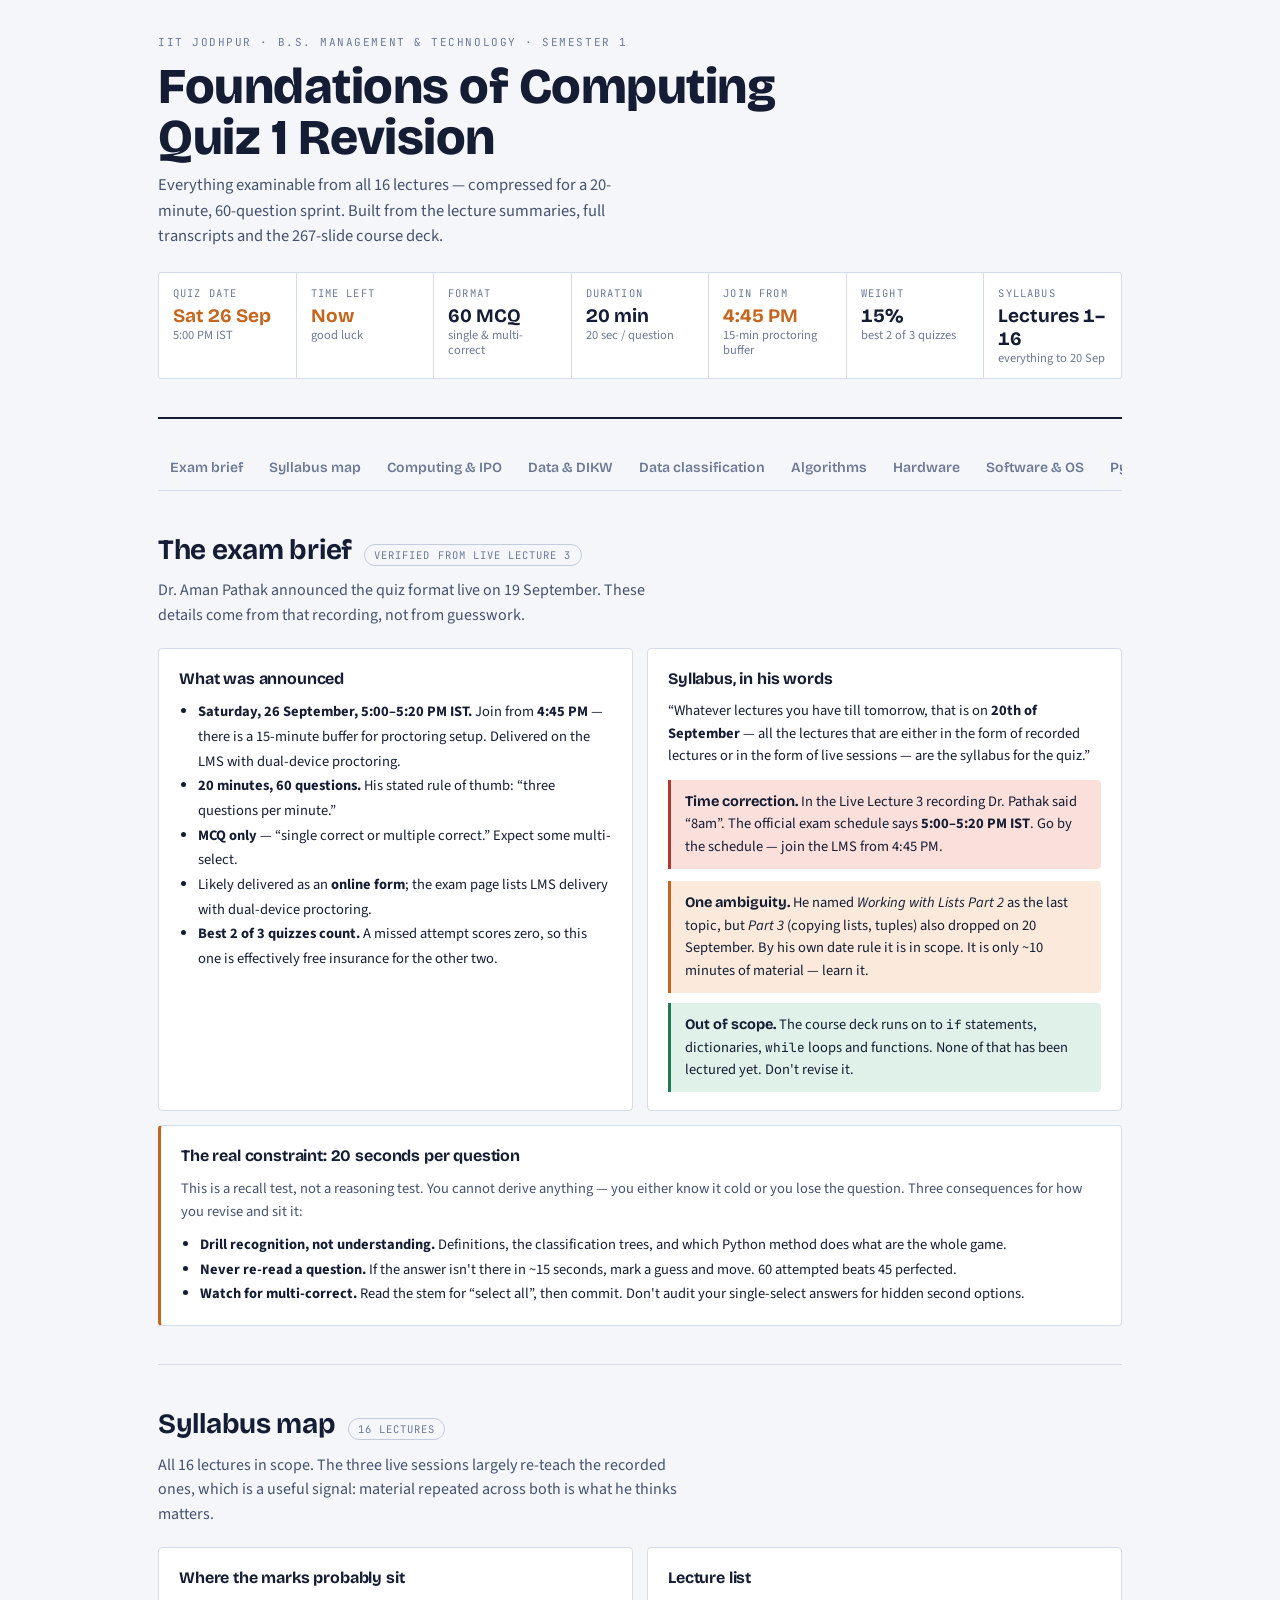
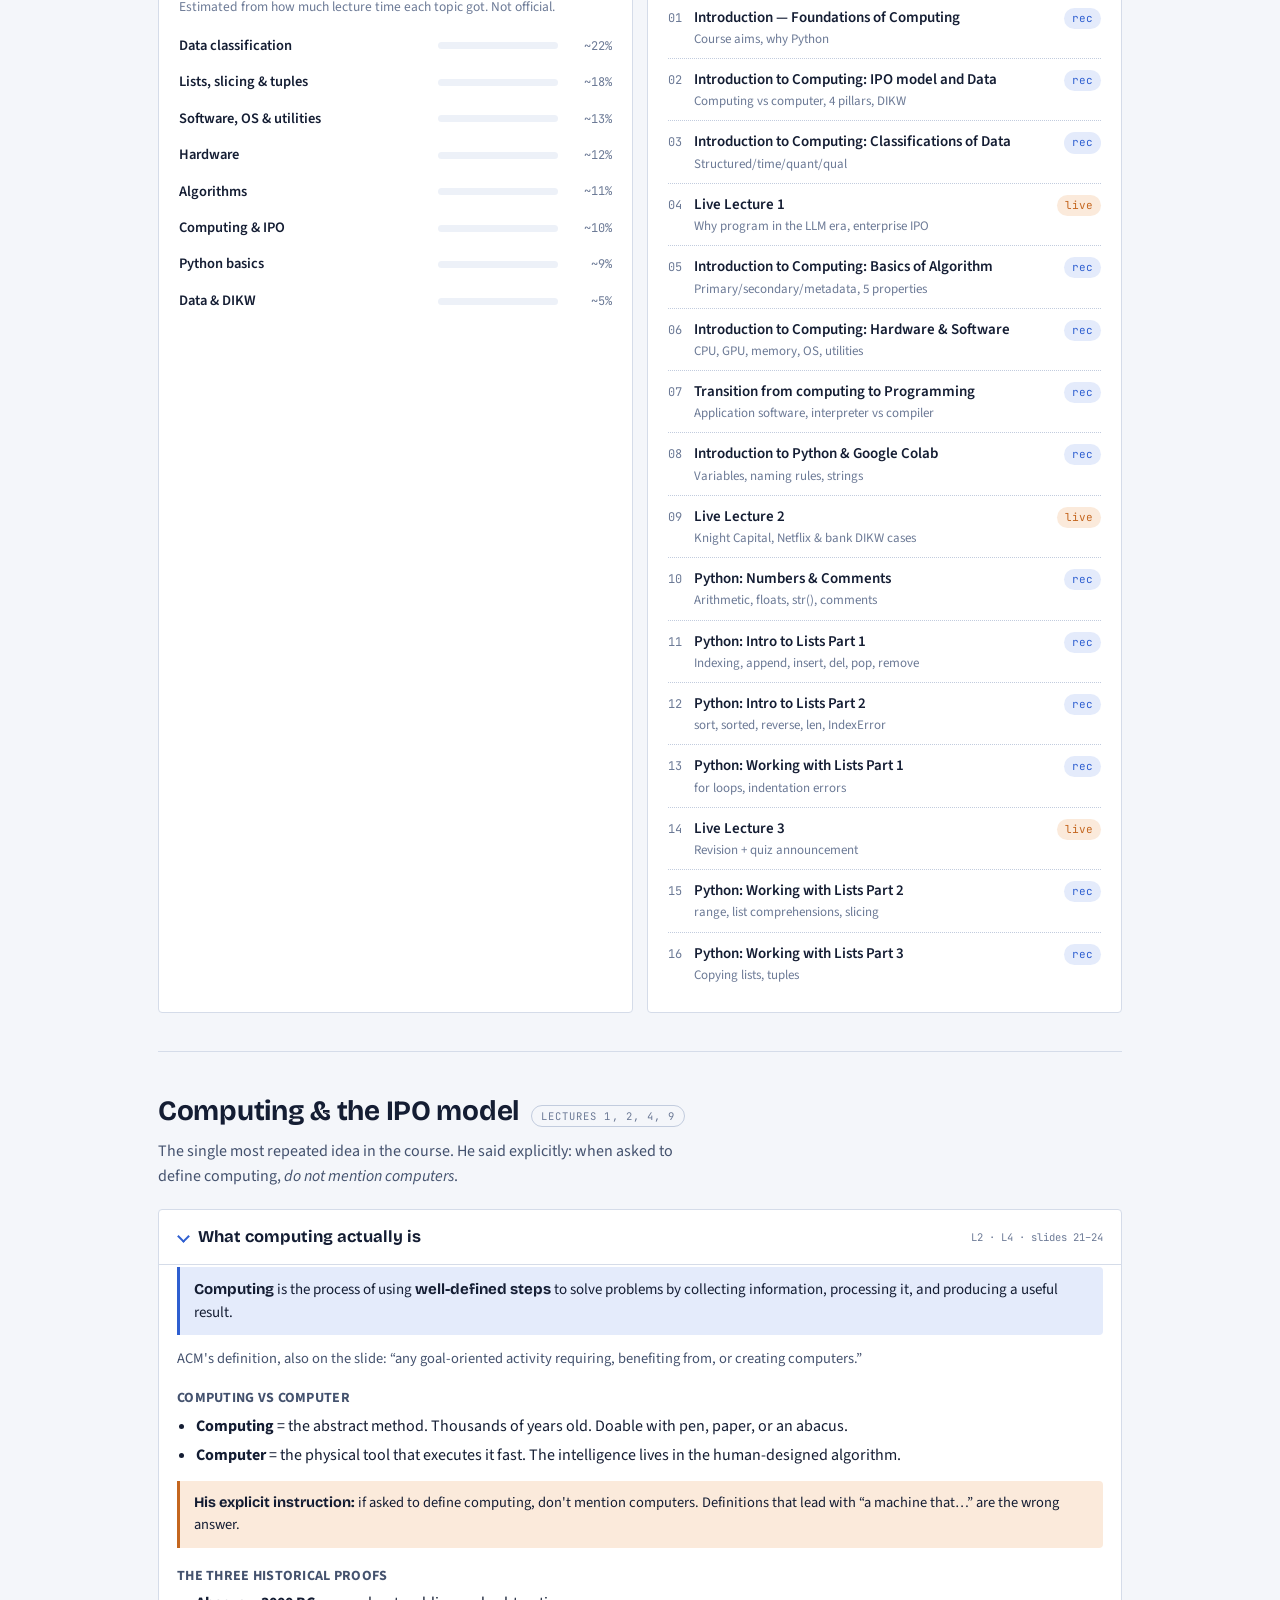
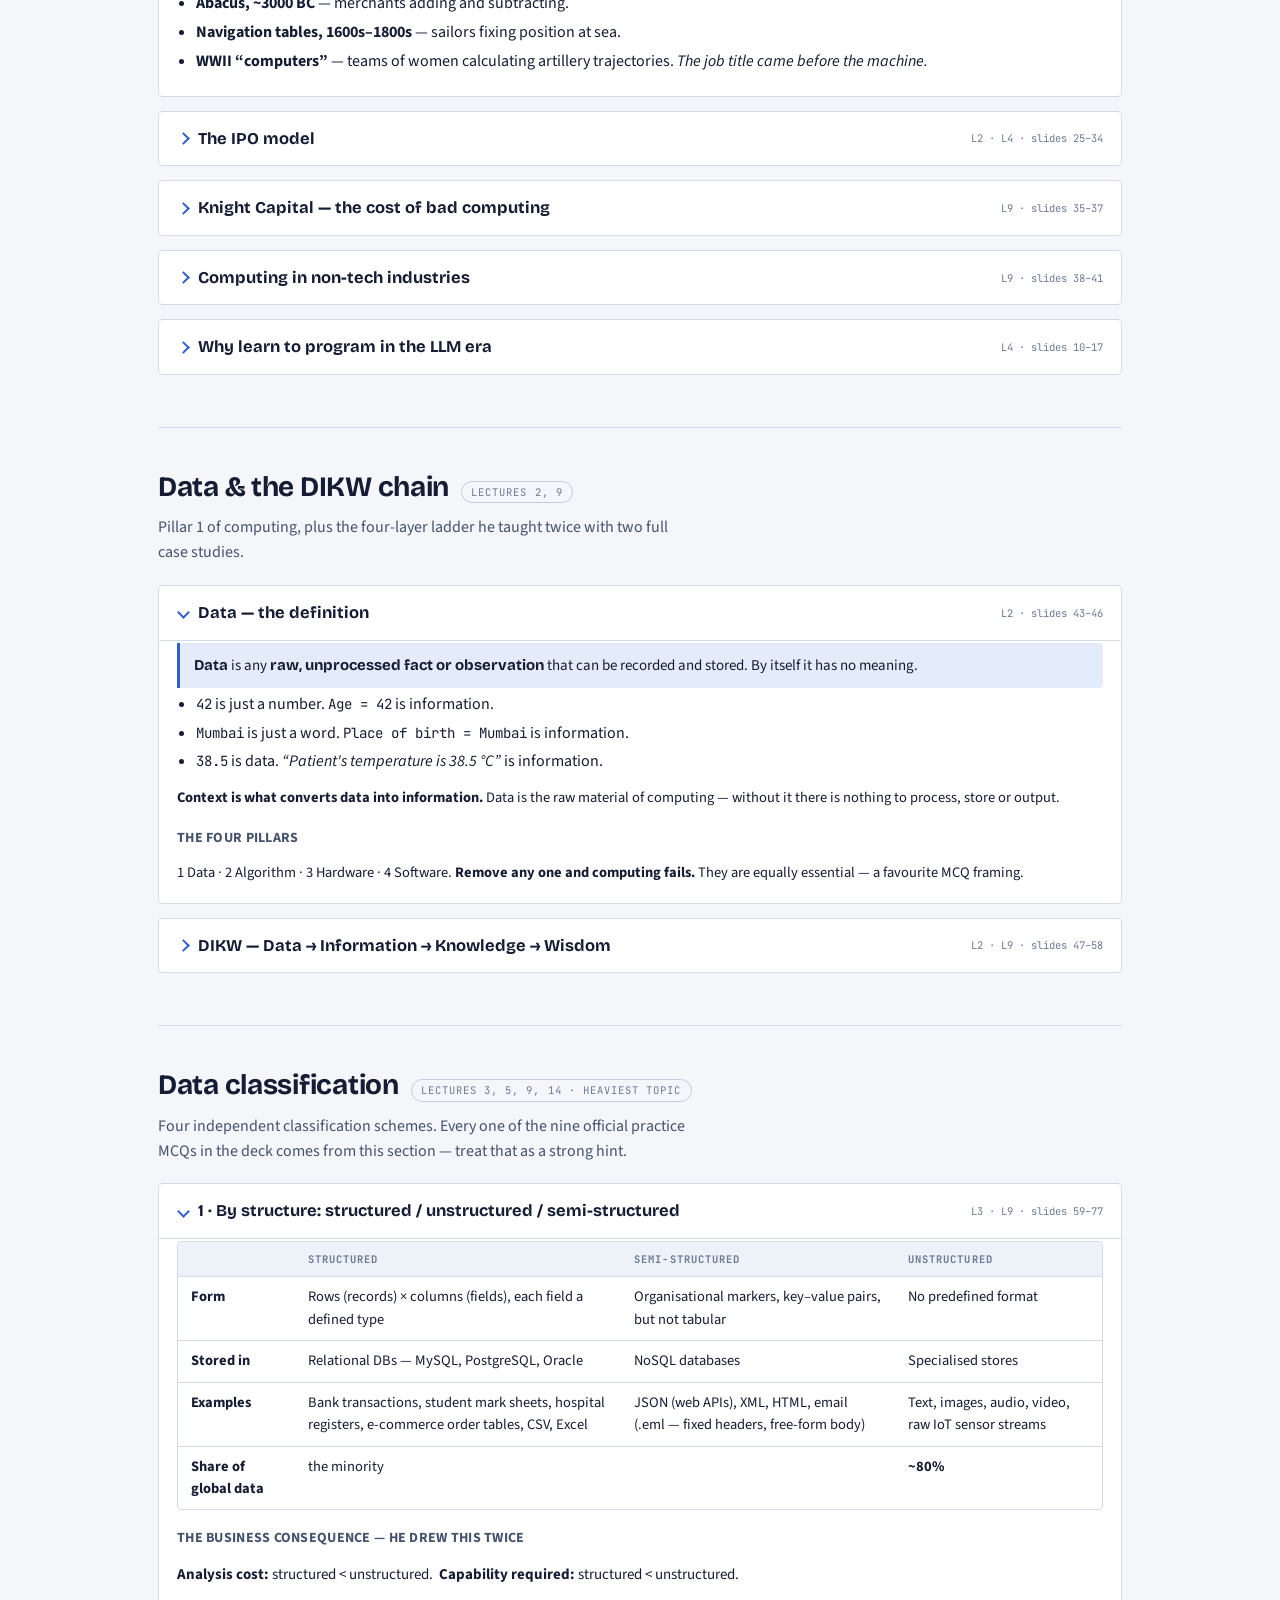
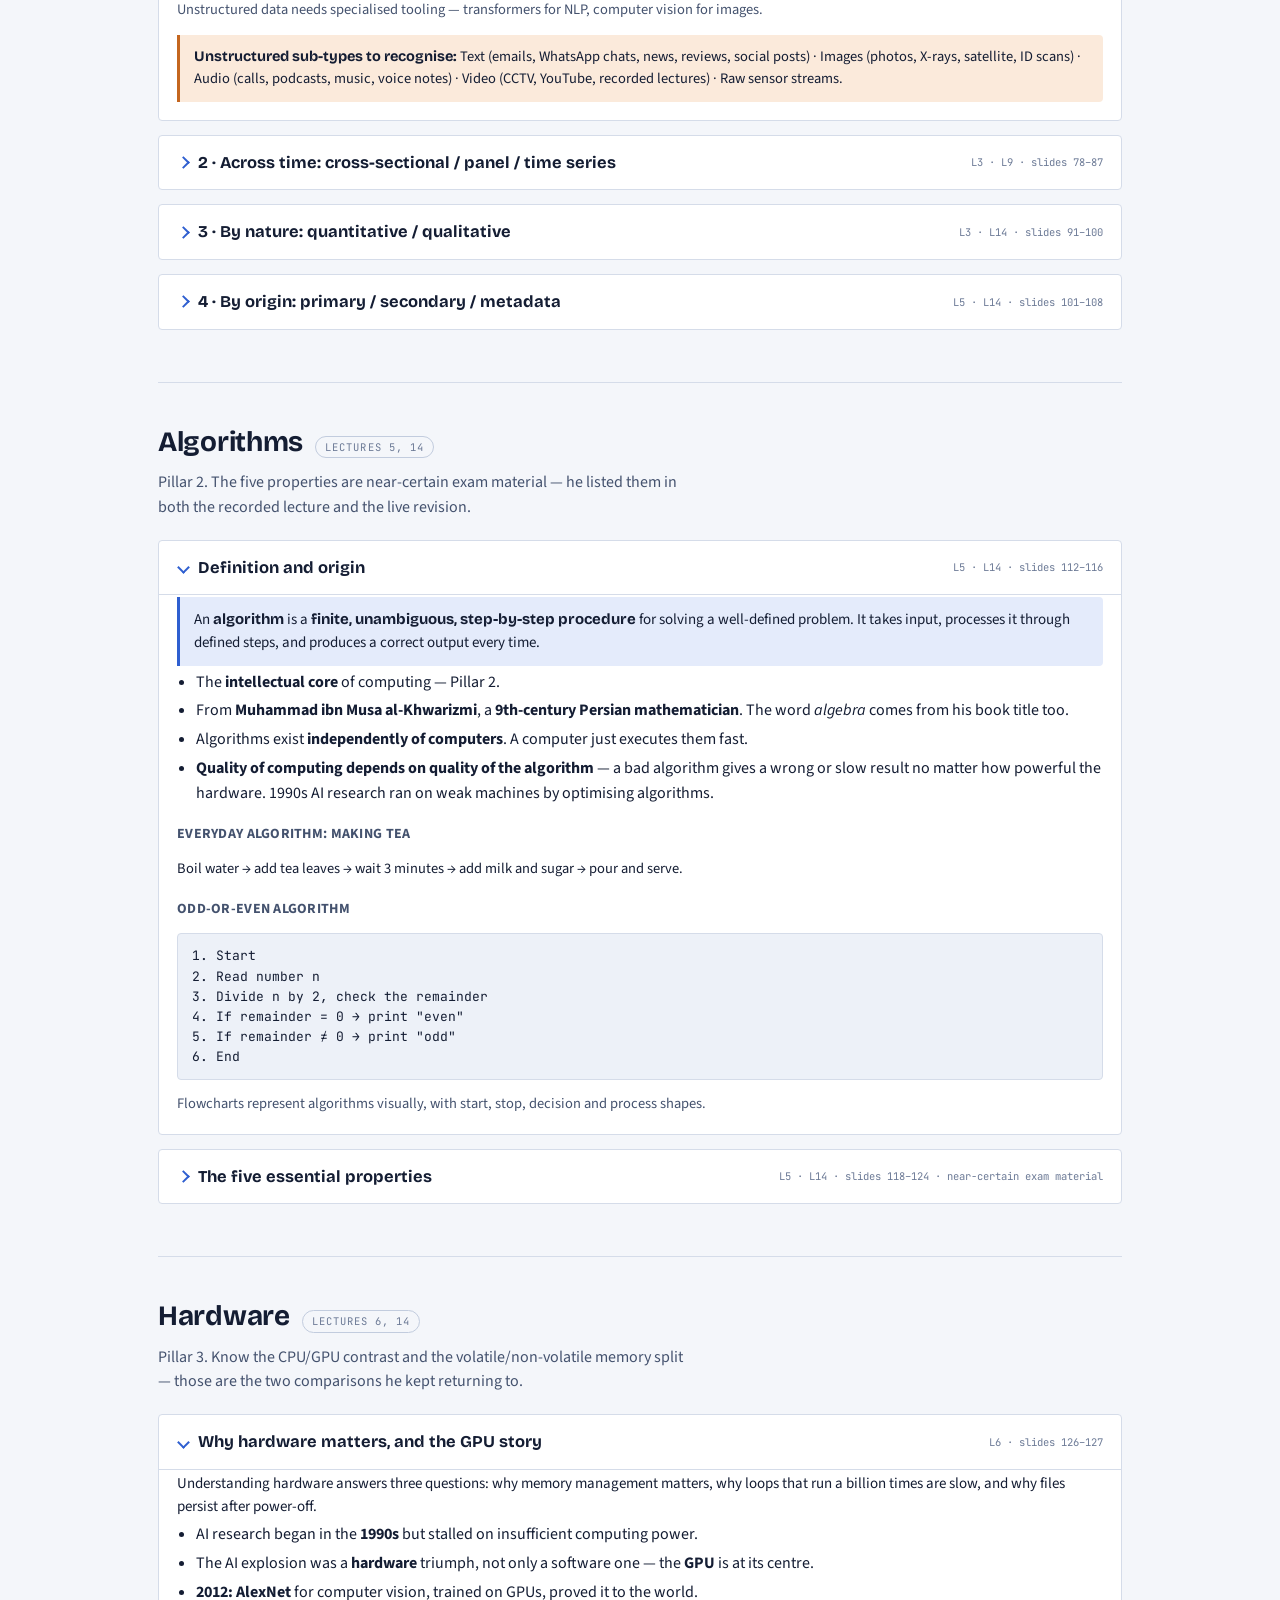
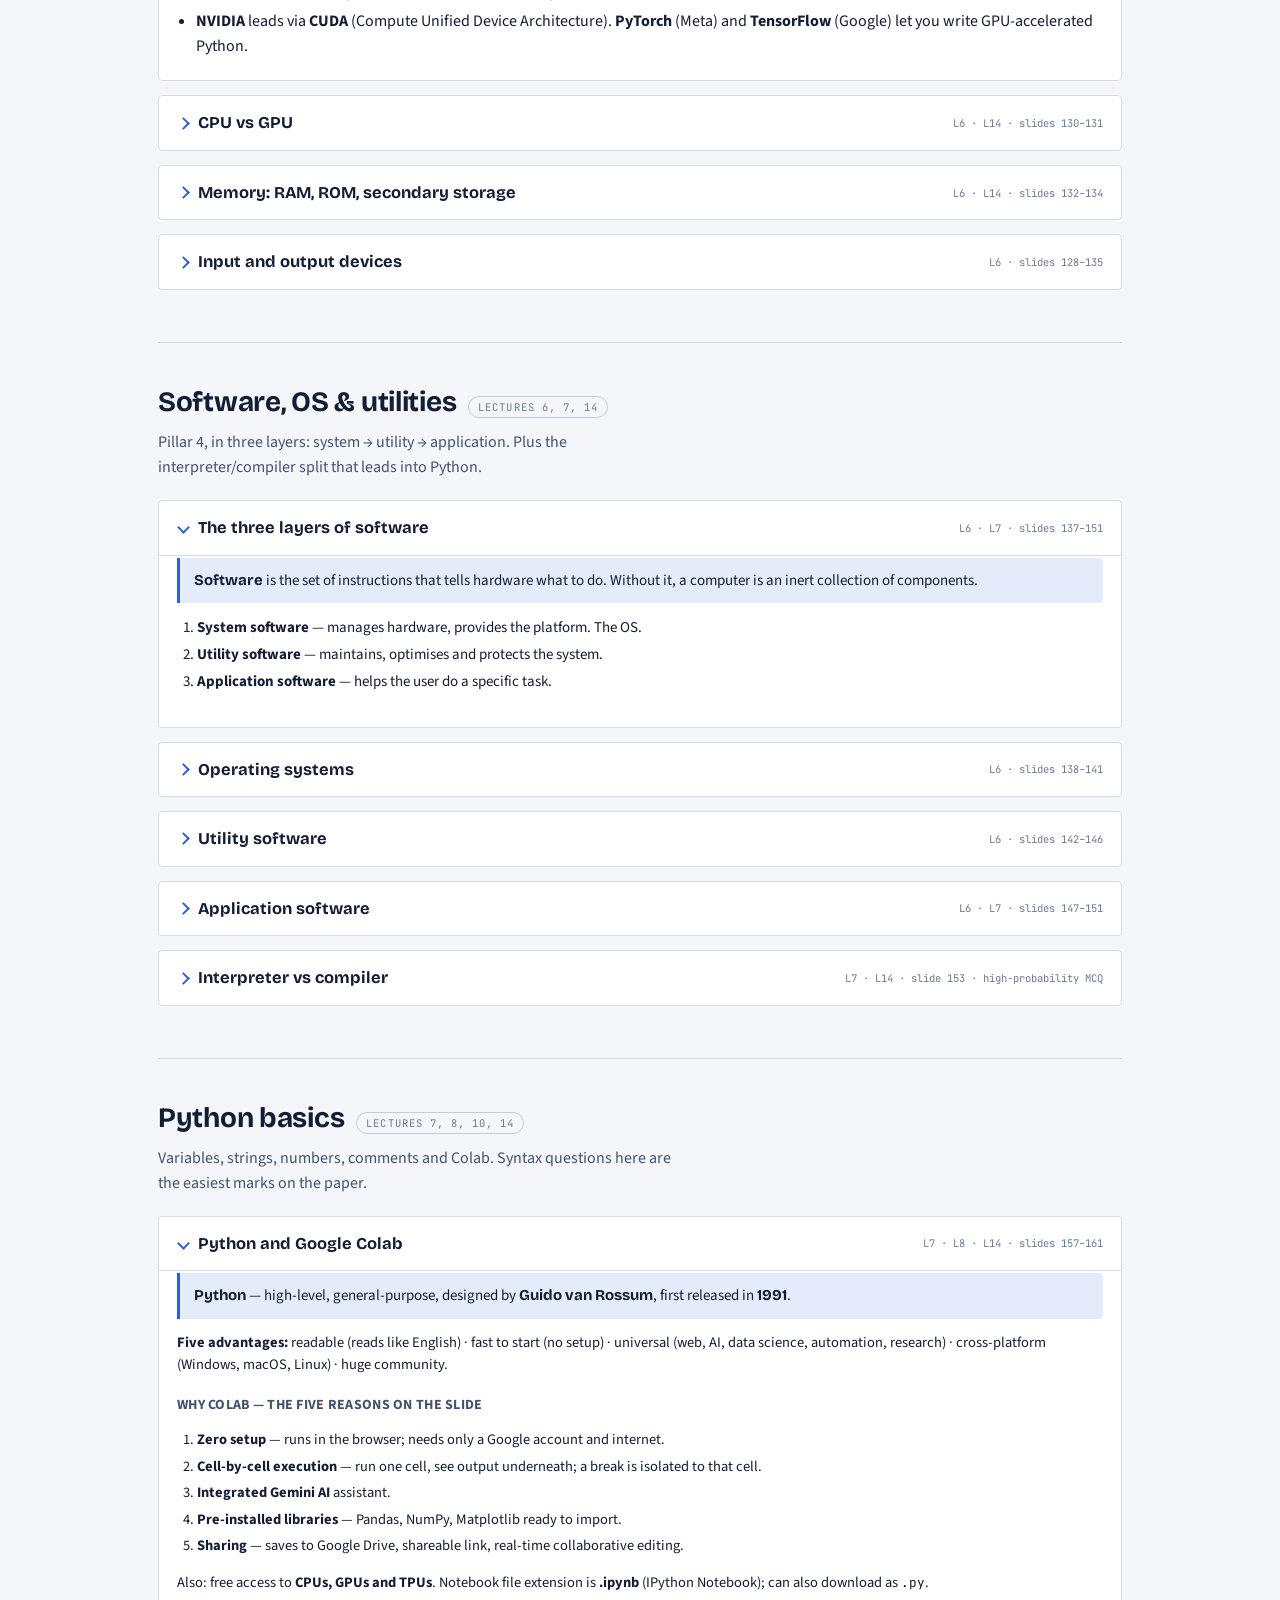
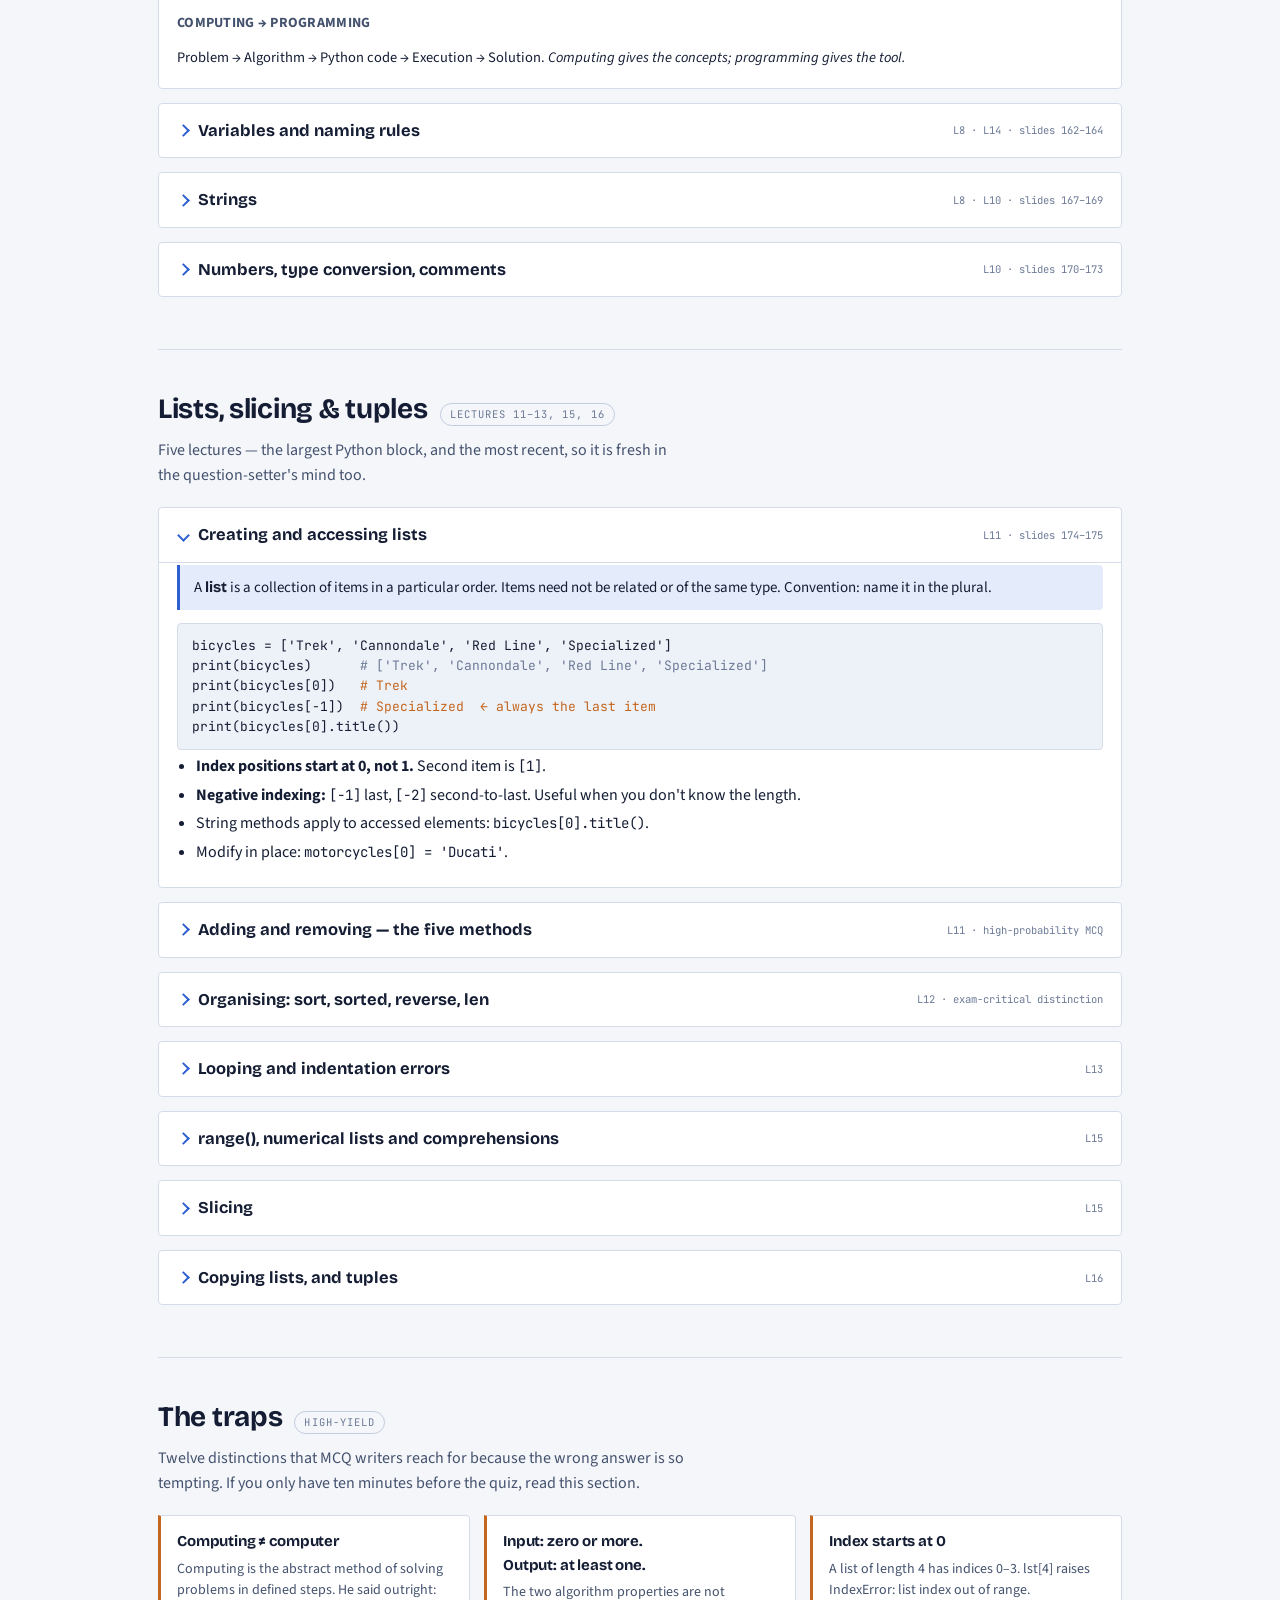
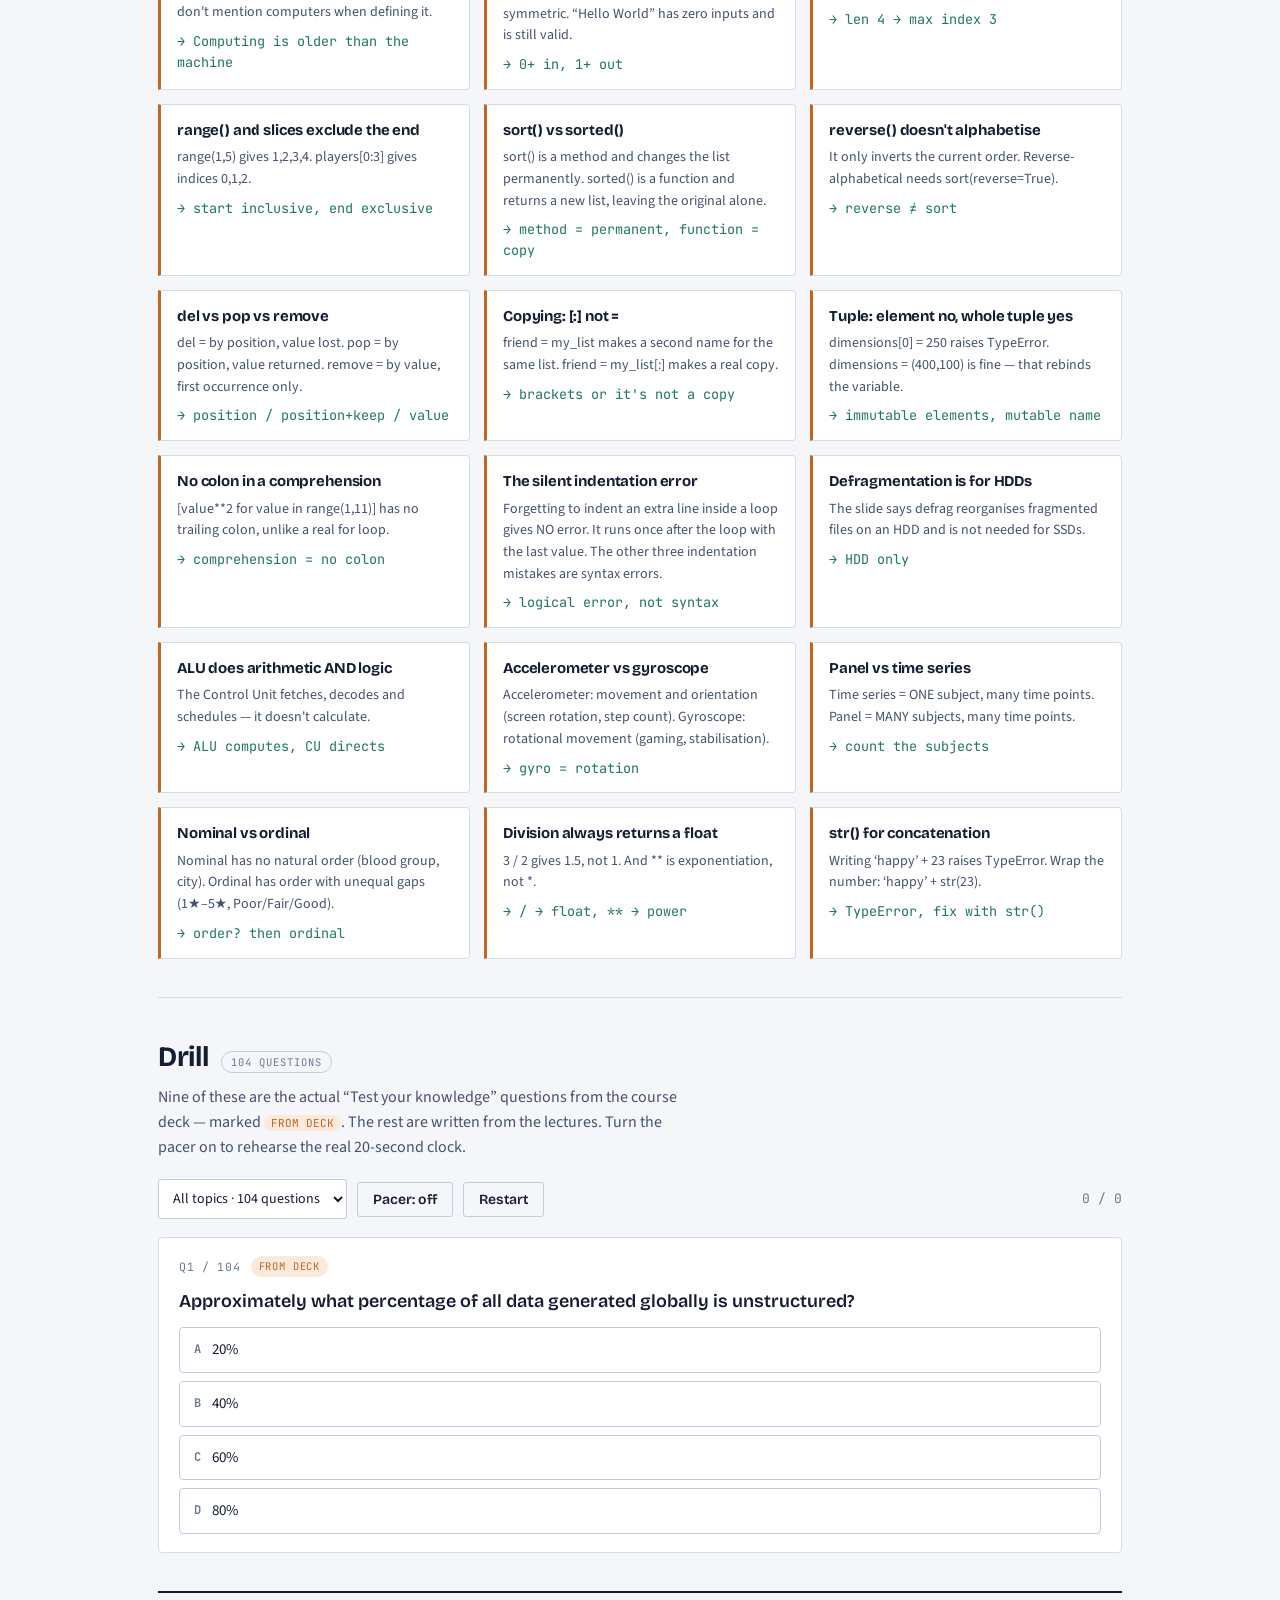
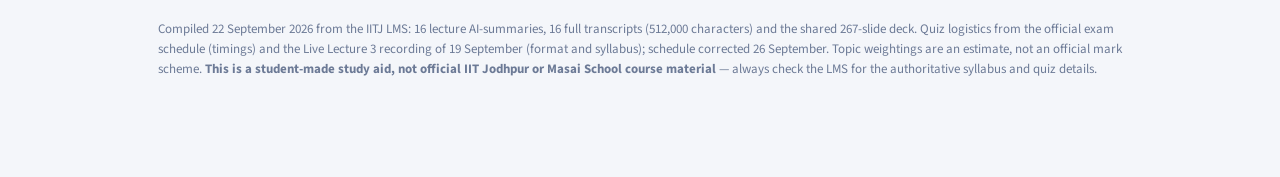
==== commit 156fb055: "Correct quiz time to 5:00-5:20 PM IST per official schedule The Live Lecture 3 recording said 8am; t" ====
--- a/index.html
+++ b/index.html
@@ -260,10 +260,11 @@
     <p class="sub">Everything examinable from all 16 lectures — compressed for a 20-minute, 60-question sprint. Built from the lecture summaries, full transcripts and the 267-slide course deck.</p>
 
     <dl class="strip">
-      <div class="cell hot"><dt>Quiz date</dt><dd id="dday">Sat 26 Sep<small>8:00 AM IST</small></dd></div>
+      <div class="cell hot"><dt>Quiz date</dt><dd id="dday">Sat 26 Sep<small>5:00 PM IST</small></dd></div>
       <div class="cell hot"><dt>Time left</dt><dd id="countdown">—<small>to start</small></dd></div>
       <div class="cell"><dt>Format</dt><dd>60 MCQ<small>single &amp; multi-correct</small></dd></div>
       <div class="cell"><dt>Duration</dt><dd>20 min<small>20 sec / question</small></dd></div>
+      <div class="cell hot"><dt>Join from</dt><dd>4:45 PM<small>15-min proctoring buffer</small></dd></div>
       <div class="cell"><dt>Weight</dt><dd>15%<small>best 2 of 3 quizzes</small></dd></div>
       <div class="cell"><dt>Syllabus</dt><dd>Lectures 1–16<small>everything to 20 Sep</small></dd></div>
     </dl>
@@ -295,7 +296,7 @@
       <div class="card">
         <h4 style="font-family:var(--display);font-size:16px;margin-bottom:9px">What was announced</h4>
         <ul style="margin:0;padding-left:19px;font-size:14.5px;line-height:1.7">
-          <li><strong>Saturday, 26 September, 8:00 AM</strong> — in the slot where TAs normally run doubt-clearing. Doubt session follows the quiz.</li>
+          <li><strong>Saturday, 26 September, 5:00–5:20 PM IST.</strong> Join from <strong>4:45 PM</strong> — there is a 15-minute buffer for proctoring setup. Delivered on the LMS with dual-device proctoring.</li>
           <li><strong>20 minutes, 60 questions.</strong> His stated rule of thumb: “three questions per minute.”</li>
           <li><strong>MCQ only</strong> — “single correct or multiple correct.” Expect some multi-select.</li>
           <li>Likely delivered as an <strong>online form</strong>; the exam page lists LMS delivery with dual-device proctoring.</li>
@@ -305,6 +306,7 @@
       <div class="card">
         <h4 style="font-family:var(--display);font-size:16px;margin-bottom:9px">Syllabus, in his words</h4>
         <p style="font-size:14.5px">“Whatever lectures you have till tomorrow, that is on <strong>20th of September</strong> — all the lectures that are either in the form of recorded lectures or in the form of live sessions — are the syllabus for the quiz.”</p>
+        <div class="warnbox" style="margin-top:12px;border-left-color:var(--bad);background:var(--bad-soft)"><b>Time correction.</b> In the Live Lecture 3 recording Dr. Pathak said “8am”. The official exam schedule says <strong>5:00–5:20 PM IST</strong>. Go by the schedule — join the LMS from 4:45 PM.</div>
         <div class="warnbox" style="margin-top:12px">
           <b>One ambiguity.</b> He named <em>Working with Lists Part&nbsp;2</em> as the last topic, but <em>Part&nbsp;3</em> (copying lists, tuples) also dropped on 20 September. By his own date rule it is in scope. It is only ~10 minutes of material — learn it.
         </div>
@@ -415,7 +417,7 @@
   </section>
 
   <footer>
-    <p>Compiled 22 September 2026 from the IITJ LMS: 16 lecture AI-summaries, 16 full transcripts (512,000 characters) and the shared 267-slide deck. Quiz logistics quoted from the Live Lecture 3 recording of 19 September. Topic weightings are an estimate, not an official mark scheme. <strong>This is a student-made study aid, not official IIT Jodhpur or Masai School course material</strong> — always check the LMS for the authoritative syllabus and quiz details.</p>
+    <p>Compiled 22 September 2026 from the IITJ LMS: 16 lecture AI-summaries, 16 full transcripts (512,000 characters) and the shared 267-slide deck. Quiz logistics from the official exam schedule (timings) and the Live Lecture 3 recording of 19 September (format and syllabus); schedule corrected 26 September. Topic weightings are an estimate, not an official mark scheme. <strong>This is a student-made study aid, not official IIT Jodhpur or Masai School course material</strong> — always check the LMS for the authoritative syllabus and quiz details.</p>
   </footer>
 </div>
 
@@ -1093,7 +1095,7 @@
  `<div class="trap"><h4>${esc(h)}</h4><p>${esc(p)}</p><div class="fix">→ ${esc(f)}</div></div>`).join("");
 
 /* ---------- countdown ---------- */
-const EXAM=new Date("2026-09-26T08:00:00+05:30");
+const EXAM=new Date("2026-09-26T17:00:00+05:30");
 function tick(){
   const d=EXAM-new Date();
   const el=$("#countdown");
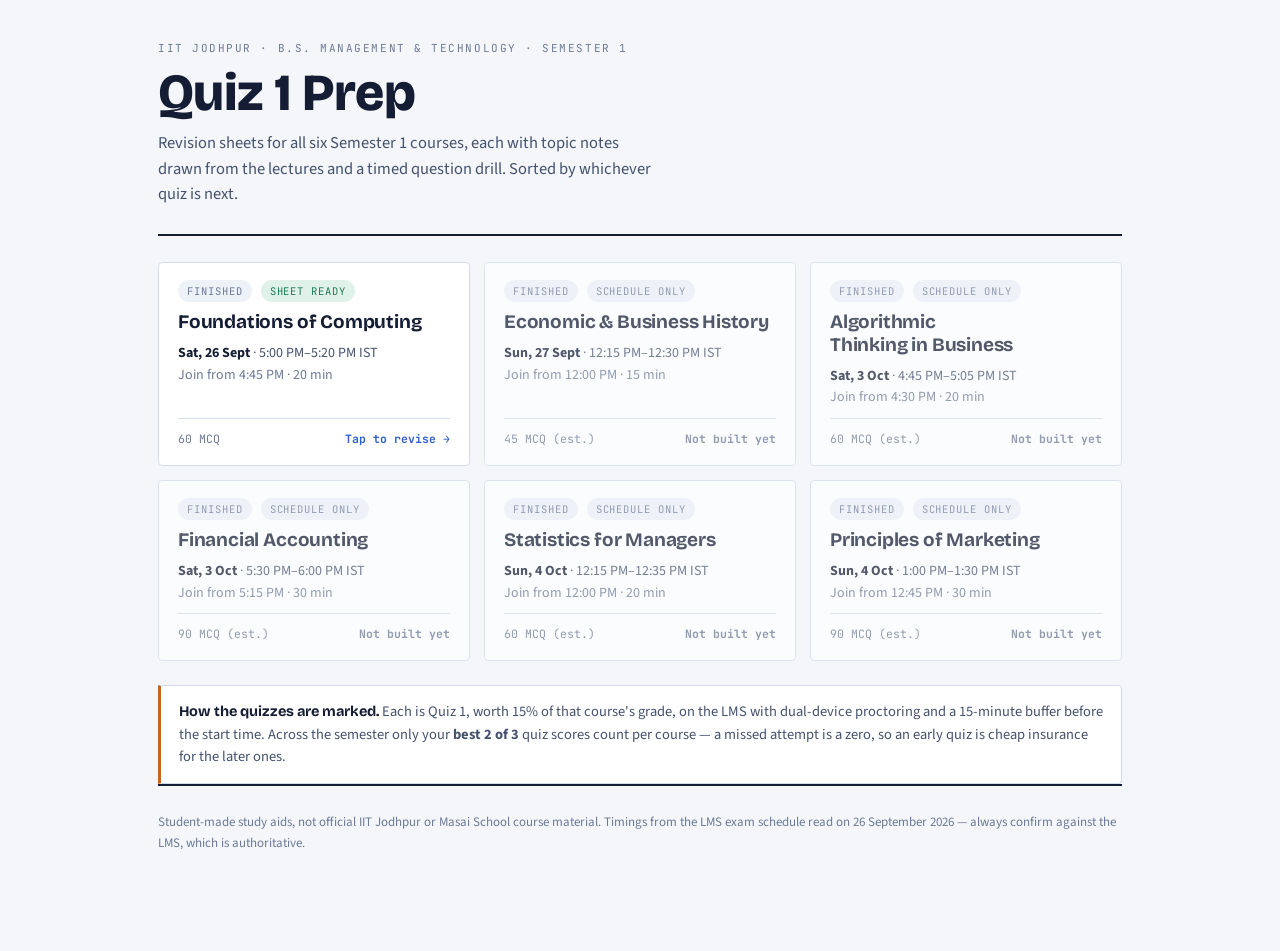
==== commit cf978ef3: "Restructure into a six-course site with a shared engine Splits the single Foundations of Computing p" ====
--- a/index.html
+++ b/index.html
@@ -1,1239 +1,90 @@
-<!doctype html><html><head><meta charset=utf8><meta name="robots" content="noindex, nofollow"><meta name=viewport content="width=device-width,initial-scale=1,viewport-fit=cover"><style>:root{color-scheme:light;box-sizing:border-box;padding-top:env(safe-area-inset-top,0px);padding-bottom:env(safe-area-inset-bottom,0px)}html{scroll-padding-top:env(safe-area-inset-top,0px)}body{margin:0;padding:0;font:14px -apple-system,BlinkMacSystemFont,sans-serif;background:#faf9f5;color:#141413}img{max-width:100%}[hidden]:not([hidden=until-found i]){display:none!important}</style></head><body>
-<title>Foundations of Computing Quiz 1</title>
+<!doctype html>
+<html lang="en">
+<head>
+<meta charset="utf-8">
+<meta name="viewport" content="width=device-width,initial-scale=1,viewport-fit=cover">
+<meta name="robots" content="noindex, nofollow">
+<title>Semester 1 Quiz Prep</title>
 <link rel="preconnect" href="https://fonts.googleapis.com">
 <link rel="preconnect" href="https://fonts.gstatic.com" crossorigin>
 <link rel="stylesheet" href="https://fonts.googleapis.com/css2?family=Bricolage+Grotesque:opsz,wght@12..96,500;12..96,700;12..96,800&family=Source+Sans+3:ital,wght@0,400;0,600;0,700;1,400&family=JetBrains+Mono:wght@400;700&display=swap">
-
-<style>
-:root{
-  --paper:#F4F6FA;
-  --surface:#FFFFFF;
-  --surface-2:#EDF1F8;
-  --ink:#141D33;
-  --ink-2:#44526E;
-  --ink-3:#6C7A96;
-  --rule:#D5DCE9;
-  --rule-2:#C2CCDE;
-  --blue:#2F5FD0;
-  --blue-soft:#E4EBFB;
-  --clay:#C4661F;
-  --clay-soft:#FBEADB;
-  --good:#1F7A57;
-  --good-soft:#DFF1E9;
-  --bad:#B3392C;
-  --bad-soft:#FADFDB;
-  --shadow:0 1px 2px rgba(20,29,51,.06), 0 8px 24px -12px rgba(20,29,51,.18);
-  --display:"Bricolage Grotesque","Trebuchet MS",sans-serif;
-  --body:"Source Sans 3","Segoe UI",system-ui,sans-serif;
-  --mono:"JetBrains Mono",ui-monospace,Menlo,Consolas,monospace;
-}
-@media (prefers-color-scheme: dark){
-  :root:not([data-theme="light"]){
-    --paper:#0E1524;
-    --surface:#162034;
-    --surface-2:#1D2940;
-    --ink:#E8EDF7;
-    --ink-2:#B4C0D6;
-    --ink-3:#8593AE;
-    --rule:#2A3550;
-    --rule-2:#3A4866;
-    --blue:#7FA3F5;
-    --blue-soft:#1C2B4D;
-    --clay:#E49151;
-    --clay-soft:#3A2818;
-    --good:#5FC79E;
-    --good-soft:#12301F;
-    --bad:#F08A7C;
-    --bad-soft:#3A1A17;
-    --shadow:0 1px 2px rgba(0,0,0,.4), 0 8px 24px -12px rgba(0,0,0,.6);
-  }
-}
-:root[data-theme="dark"]{
-  --paper:#0E1524;
-  --surface:#162034;
-  --surface-2:#1D2940;
-  --ink:#E8EDF7;
-  --ink-2:#B4C0D6;
-  --ink-3:#8593AE;
-  --rule:#2A3550;
-  --rule-2:#3A4866;
-  --blue:#7FA3F5;
-  --blue-soft:#1C2B4D;
-  --clay:#E49151;
-  --clay-soft:#3A2818;
-  --good:#5FC79E;
-  --good-soft:#12301F;
-  --bad:#F08A7C;
-  --bad-soft:#3A1A17;
-  --shadow:0 1px 2px rgba(0,0,0,.4), 0 8px 24px -12px rgba(0,0,0,.6);
-}
-
-*{box-sizing:border-box}
-body{
-  margin:0;
-  background:var(--paper);
-  color:var(--ink);
-  font-family:var(--body);
-  font-size:16px;
-  line-height:1.55;
-  -webkit-font-smoothing:antialiased;
-}
-.wrap{max-width:1000px;margin:0 auto;padding-inline:18px;padding-block:0 72px}
-h1,h2,h3,h4{font-family:var(--display);margin:0;text-wrap:balance;letter-spacing:-.01em}
-p{margin:0}
-code,kbd{font-family:var(--mono);font-size:.88em}
-
-/* ---------- masthead ---------- */
-.mast{padding-block:34px 22px;border-bottom:2px solid var(--ink);}
-.eyebrow{font-family:var(--mono);font-size:11px;letter-spacing:.14em;text-transform:uppercase;color:var(--ink-3);margin-bottom:10px}
-.mast h1{font-size:clamp(30px,6.2vw,50px);font-weight:800;line-height:1.02}
-.mast .sub{margin-top:10px;color:var(--ink-2);max-width:62ch;font-size:16.5px}
-
-/* ---------- countdown strip ---------- */
-.strip{
-  display:grid;grid-template-columns:repeat(auto-fit,minmax(132px,1fr));
-  gap:1px;background:var(--rule);border:1px solid var(--rule);
-  margin-top:22px;border-radius:3px;overflow:hidden;
-}
-.cell{background:var(--surface);padding:12px 14px}
-.cell dt{font-family:var(--mono);font-size:10.5px;letter-spacing:.11em;text-transform:uppercase;color:var(--ink-3);margin-bottom:4px}
-.cell dd{margin:0;font-family:var(--display);font-weight:700;font-size:19px;font-variant-numeric:tabular-nums;line-height:1.2}
-.cell dd small{display:block;font-family:var(--body);font-weight:400;font-size:12.5px;color:var(--ink-3);letter-spacing:0}
-.cell.hot dd{color:var(--clay)}
-
-/* ---------- nav ---------- */
-nav{
-  position:sticky;top:env(safe-area-inset-top,0px);z-index:20;
-  background:color-mix(in srgb, var(--paper) 92%, transparent);
-  backdrop-filter:blur(10px);
-  border-bottom:1px solid var(--rule);
-  margin-top:26px;
-}
-.navrow{display:flex;gap:2px;overflow-x:auto;scrollbar-width:none;padding-block:7px}
-.navrow::-webkit-scrollbar{display:none}
-.navrow button{
-  flex:0 0 auto;background:none;border:0;cursor:pointer;
-  font-family:var(--display);font-weight:600;font-size:14px;color:var(--ink-3);
-  padding:7px 12px;border-radius:3px;white-space:nowrap;
-}
-.navrow button:hover{color:var(--ink);background:var(--surface-2)}
-.navrow button[aria-current="true"]{color:var(--surface);background:var(--ink)}
-.navrow button:focus-visible{outline:2px solid var(--blue);outline-offset:2px}
-
-section{padding-block:38px;scroll-margin-top:72px}
-section + section{border-top:1px solid var(--rule)}
-.sechead{display:flex;align-items:baseline;gap:12px;flex-wrap:wrap;margin-bottom:6px}
-.sechead h2{font-size:clamp(21px,3.6vw,28px);font-weight:700}
-.tag{
-  font-family:var(--mono);font-size:10.5px;letter-spacing:.1em;text-transform:uppercase;
-  color:var(--ink-3);border:1px solid var(--rule-2);border-radius:99px;padding:2px 9px;
-}
-.lede{color:var(--ink-2);max-width:66ch;margin-bottom:20px}
-
-/* ---------- generic blocks ---------- */
-.card{background:var(--surface);border:1px solid var(--rule);border-radius:4px;padding:18px 20px}
-.grid2{display:grid;grid-template-columns:repeat(auto-fit,minmax(272px,1fr));gap:14px}
-.grid3{display:grid;grid-template-columns:repeat(auto-fit,minmax(210px,1fr));gap:14px}
-
-table{width:100%;border-collapse:collapse;font-size:14.5px}
-.scroller{overflow-x:auto;border:1px solid var(--rule);border-radius:4px;background:var(--surface)}
-th,td{text-align:left;padding:9px 13px;border-bottom:1px solid var(--rule);vertical-align:top}
-thead th{
-  font-family:var(--mono);font-size:10.5px;letter-spacing:.1em;text-transform:uppercase;
-  color:var(--ink-3);background:var(--surface-2);position:sticky;top:0;
-}
-tbody tr:last-child td{border-bottom:0}
-td code{background:var(--surface-2);padding:1px 5px;border-radius:3px}
-
-/* ---------- syllabus list ---------- */
-.lec{display:grid;grid-template-columns:auto 1fr auto;gap:12px;align-items:baseline;
-  padding:9px 0;border-bottom:1px dotted var(--rule-2)}
-.lec:last-child{border-bottom:0}
-.lec .n{font-family:var(--mono);font-size:12px;color:var(--ink-3);font-variant-numeric:tabular-nums}
-.lec .t{font-weight:600;font-size:15px}
-.lec .t em{display:block;font-style:normal;font-weight:400;font-size:13px;color:var(--ink-3)}
-.lec .w{font-family:var(--mono);font-size:11px;padding:2px 8px;border-radius:99px;white-space:nowrap}
-.w.live{background:var(--clay-soft);color:var(--clay)}
-.w.rec{background:var(--blue-soft);color:var(--blue)}
-
-/* ---------- topic weight bars ---------- */
-.wbar{display:grid;grid-template-columns:1fr 120px 42px;gap:12px;align-items:center;padding:7px 0}
-.wbar .lab{font-size:14.5px;font-weight:600}
-.wbar .track{height:7px;background:var(--surface-2);border-radius:99px;overflow:hidden}
-.wbar .fill{height:100%;background:var(--blue);border-radius:99px}
-.wbar .num{font-family:var(--mono);font-size:12px;color:var(--ink-3);text-align:right;font-variant-numeric:tabular-nums}
-
-/* ---------- fact blocks ---------- */
-.topic{background:var(--surface);border:1px solid var(--rule);border-radius:4px;margin-bottom:14px;overflow:hidden}
-.topic > summary{
-  cursor:pointer;padding:14px 18px;font-family:var(--display);font-weight:700;font-size:16.5px;
-  display:flex;align-items:center;gap:10px;list-style:none;
-}
-.topic > summary::-webkit-details-marker{display:none}
-.topic > summary::before{
-  content:"";width:7px;height:7px;border-right:2px solid var(--blue);border-bottom:2px solid var(--blue);
-  transform:rotate(-45deg);transition:transform .15s;flex:0 0 auto;margin-left:2px;
-}
-.topic[open] > summary::before{transform:rotate(45deg)}
-.topic > summary:hover{background:var(--surface-2)}
-.topic > summary .src{margin-left:auto;font-family:var(--mono);font-size:10.5px;color:var(--ink-3);font-weight:400}
-.tbody{padding:2px 18px 18px;border-top:1px solid var(--rule)}
-.tbody > * + *{margin-top:13px}
-.tbody h4{font-family:var(--body);font-weight:700;font-size:14px;letter-spacing:.02em;color:var(--ink-2);text-transform:uppercase;margin-top:18px}
-.tbody ul{margin:0;padding-left:19px}
-.tbody li{margin:4px 0}
-.tbody li strong{font-weight:700}
-
-.def{border-left:3px solid var(--blue);background:var(--blue-soft);padding:11px 14px;border-radius:0 4px 4px 0;font-size:15px}
-.def b{font-family:var(--display)}
-.warnbox{border-left:3px solid var(--clay);background:var(--clay-soft);padding:11px 14px;border-radius:0 4px 4px 0;font-size:14.5px}
-.warnbox b{font-family:var(--display)}
-
-pre{
-  margin:0;background:var(--surface-2);border:1px solid var(--rule);border-radius:4px;
-  padding:12px 14px;overflow-x:auto;font-family:var(--mono);font-size:13px;line-height:1.55;
-}
-pre .c{color:var(--ink-3)}
-pre .o{color:var(--clay)}
-
-/* ---------- trap cards ---------- */
-.trap{background:var(--surface);border:1px solid var(--rule);border-left:3px solid var(--clay);border-radius:0 4px 4px 0;padding:14px 16px}
-.trap h4{font-family:var(--display);font-size:15px;font-weight:700;margin-bottom:5px}
-.trap p{font-size:14px;color:var(--ink-2)}
-.trap .fix{margin-top:7px;font-size:13.5px;font-family:var(--mono);color:var(--good)}
-
-/* ---------- drill ---------- */
-.drillbar{display:flex;gap:10px;flex-wrap:wrap;align-items:center;margin-bottom:18px}
-.btn{
-  font-family:var(--display);font-weight:600;font-size:14px;cursor:pointer;
-  padding:8px 15px;border-radius:3px;border:1px solid var(--ink);background:var(--ink);color:var(--paper);
-}
-.btn.ghost{background:transparent;color:var(--ink);border-color:var(--rule-2)}
-.btn:hover{opacity:.87}
-.btn:focus-visible{outline:2px solid var(--blue);outline-offset:2px}
-.btn[disabled]{opacity:.4;cursor:default}
-select{
-  font-family:var(--body);font-size:14px;padding:8px 10px;border-radius:3px;
-  border:1px solid var(--rule-2);background:var(--surface);color:var(--ink);
-}
-.score{margin-left:auto;font-family:var(--mono);font-size:13px;color:var(--ink-3);font-variant-numeric:tabular-nums}
-
-.qmeta{display:flex;gap:10px;align-items:center;margin-bottom:12px;flex-wrap:wrap}
-.qnum{font-family:var(--mono);font-size:11.5px;color:var(--ink-3);letter-spacing:.06em}
-.qtopic{font-family:var(--mono);font-size:10.5px;letter-spacing:.08em;text-transform:uppercase;background:var(--surface-2);color:var(--ink-3);padding:2px 8px;border-radius:99px}
-.qtopic.official{background:var(--clay-soft);color:var(--clay)}
-.clock{margin-left:auto;font-family:var(--mono);font-size:13px;font-variant-numeric:tabular-nums;color:var(--ink-3)}
-.clock.low{color:var(--bad);font-weight:700}
-.qtext{font-family:var(--display);font-size:18px;font-weight:600;line-height:1.35;margin-bottom:14px}
-.opts{display:grid;gap:8px}
-.opt{
-  display:flex;gap:11px;align-items:flex-start;text-align:left;width:100%;
-  background:var(--surface);border:1px solid var(--rule-2);border-radius:4px;
-  padding:11px 14px;cursor:pointer;font-family:var(--body);font-size:15px;color:var(--ink);line-height:1.45;
-}
-.opt:hover:not([disabled]){border-color:var(--blue);background:var(--blue-soft)}
-.opt[disabled]{cursor:default}
-.opt .k{font-family:var(--mono);font-size:12px;font-weight:700;color:var(--ink-3);flex:0 0 auto;padding-top:2px}
-.opt.right{background:var(--good-soft);border-color:var(--good)}
-.opt.right .k{color:var(--good)}
-.opt.wrong{background:var(--bad-soft);border-color:var(--bad)}
-.opt.wrong .k{color:var(--bad)}
-.opt:focus-visible{outline:2px solid var(--blue);outline-offset:2px}
-.why{margin-top:13px;padding:11px 14px;border-radius:4px;background:var(--surface-2);font-size:14.5px;color:var(--ink-2);border-left:3px solid var(--blue)}
-.why b{color:var(--ink);font-family:var(--display)}
-.donecard{text-align:center;padding:34px 20px}
-.donecard .big{font-family:var(--display);font-size:46px;font-weight:800;font-variant-numeric:tabular-nums}
-.donecard p{color:var(--ink-2);margin-top:6px}
-.weak{margin-top:16px;text-align:left;max-width:420px;margin-inline:auto}
-.weak div{display:flex;justify-content:space-between;font-size:14px;padding:4px 0;border-bottom:1px dotted var(--rule-2)}
-
-footer{padding-block:26px;border-top:2px solid var(--ink);color:var(--ink-3);font-size:13px}
-footer a{color:var(--blue)}
-@media (prefers-reduced-motion: reduce){*{transition:none!important;animation:none!important}}
-</style>
-
+<link rel="stylesheet" href="assets/sheet.css">
+</head>
+<body>
 <div class="wrap">
-
-  <header class="mast">
-    <div class="eyebrow">IIT Jodhpur · B.S. Management &amp; Technology · Semester 1</div>
-    <h1>Foundations of Computing<br>Quiz 1 Revision</h1>
-    <p class="sub">Everything examinable from all 16 lectures — compressed for a 20-minute, 60-question sprint. Built from the lecture summaries, full transcripts and the 267-slide course deck.</p>
-
-    <dl class="strip">
-      <div class="cell hot"><dt>Quiz date</dt><dd id="dday">Sat 26 Sep<small>5:00 PM IST</small></dd></div>
-      <div class="cell hot"><dt>Time left</dt><dd id="countdown">—<small>to start</small></dd></div>
-      <div class="cell"><dt>Format</dt><dd>60 MCQ<small>single &amp; multi-correct</small></dd></div>
-      <div class="cell"><dt>Duration</dt><dd>20 min<small>20 sec / question</small></dd></div>
-      <div class="cell hot"><dt>Join from</dt><dd>4:45 PM<small>15-min proctoring buffer</small></dd></div>
-      <div class="cell"><dt>Weight</dt><dd>15%<small>best 2 of 3 quizzes</small></dd></div>
-      <div class="cell"><dt>Syllabus</dt><dd>Lectures 1–16<small>everything to 20 Sep</small></dd></div>
-    </dl>
+  <header class="hub-mast">
+    <div class="eyebrow">IIT Jodhpur &middot; B.S. Management &amp; Technology &middot; Semester 1</div>
+    <h1>Quiz 1 Prep</h1>
+    <p class="sub">Revision sheets for all six Semester&nbsp;1 courses, each with topic notes drawn
+      from the lectures and a timed question drill. Sorted by whichever quiz is next.</p>
   </header>
 
-  <nav>
-    <div class="navrow" id="nav">
-      <button data-go="brief" aria-current="true">Exam brief</button>
-      <button data-go="map">Syllabus map</button>
-      <button data-go="computing">Computing &amp; IPO</button>
-      <button data-go="data">Data &amp; DIKW</button>
-      <button data-go="classify">Data classification</button>
-      <button data-go="algo">Algorithms</button>
-      <button data-go="hardware">Hardware</button>
-      <button data-go="software">Software &amp; OS</button>
-      <button data-go="python">Python</button>
-      <button data-go="lists">Lists &amp; tuples</button>
-      <button data-go="traps">Traps</button>
-      <button data-go="drill">Drill · 104 Q</button>
-    </div>
-  </nav>
+  <div class="courses" id="courses"></div>
 
-  <!-- ============ BRIEF ============ -->
-  <section id="brief">
-    <div class="sechead"><h2>The exam brief</h2><span class="tag">verified from Live Lecture 3</span></div>
-    <p class="lede">Dr. Aman Pathak announced the quiz format live on 19 September. These details come from that recording, not from guesswork.</p>
-
-    <div class="grid2">
-      <div class="card">
-        <h4 style="font-family:var(--display);font-size:16px;margin-bottom:9px">What was announced</h4>
-        <ul style="margin:0;padding-left:19px;font-size:14.5px;line-height:1.7">
-          <li><strong>Saturday, 26 September, 5:00–5:20 PM IST.</strong> Join from <strong>4:45 PM</strong> — there is a 15-minute buffer for proctoring setup. Delivered on the LMS with dual-device proctoring.</li>
-          <li><strong>20 minutes, 60 questions.</strong> His stated rule of thumb: “three questions per minute.”</li>
-          <li><strong>MCQ only</strong> — “single correct or multiple correct.” Expect some multi-select.</li>
-          <li>Likely delivered as an <strong>online form</strong>; the exam page lists LMS delivery with dual-device proctoring.</li>
-          <li><strong>Best 2 of 3 quizzes count.</strong> A missed attempt scores zero, so this one is effectively free insurance for the other two.</li>
-        </ul>
-      </div>
-      <div class="card">
-        <h4 style="font-family:var(--display);font-size:16px;margin-bottom:9px">Syllabus, in his words</h4>
-        <p style="font-size:14.5px">“Whatever lectures you have till tomorrow, that is on <strong>20th of September</strong> — all the lectures that are either in the form of recorded lectures or in the form of live sessions — are the syllabus for the quiz.”</p>
-        <div class="warnbox" style="margin-top:12px;border-left-color:var(--bad);background:var(--bad-soft)"><b>Time correction.</b> In the Live Lecture 3 recording Dr. Pathak said “8am”. The official exam schedule says <strong>5:00–5:20 PM IST</strong>. Go by the schedule — join the LMS from 4:45 PM.</div>
-        <div class="warnbox" style="margin-top:12px">
-          <b>One ambiguity.</b> He named <em>Working with Lists Part&nbsp;2</em> as the last topic, but <em>Part&nbsp;3</em> (copying lists, tuples) also dropped on 20 September. By his own date rule it is in scope. It is only ~10 minutes of material — learn it.
-        </div>
-        <div class="warnbox" style="margin-top:10px;border-left-color:var(--good);background:var(--good-soft)">
-          <b>Out of scope.</b> The course deck runs on to <code>if</code> statements, dictionaries, <code>while</code> loops and functions. None of that has been lectured yet. Don't revise it.
-        </div>
-      </div>
-    </div>
-
-    <div class="card" style="margin-top:14px;border-left:3px solid var(--clay)">
-      <h4 style="font-family:var(--display);font-size:16px;margin-bottom:9px">The real constraint: 20 seconds per question</h4>
-      <p style="font-size:14.5px;color:var(--ink-2)">This is a recall test, not a reasoning test. You cannot derive anything — you either know it cold or you lose the question. Three consequences for how you revise and sit it:</p>
-      <ul style="margin:10px 0 0;padding-left:19px;font-size:14.5px;line-height:1.7">
-        <li><strong>Drill recognition, not understanding.</strong> Definitions, the classification trees, and which Python method does what are the whole game.</li>
-        <li><strong>Never re-read a question.</strong> If the answer isn't there in ~15 seconds, mark a guess and move. 60 attempted beats 45 perfected.</li>
-        <li><strong>Watch for multi-correct.</strong> Read the stem for “select all”, then commit. Don't audit your single-select answers for hidden second options.</li>
-      </ul>
-    </div>
-  </section>
-
-  <!-- ============ MAP ============ -->
-  <section id="map">
-    <div class="sechead"><h2>Syllabus map</h2><span class="tag">16 lectures</span></div>
-    <p class="lede">All 16 lectures in scope. The three live sessions largely re-teach the recorded ones, which is a useful signal: material repeated across both is what he thinks matters.</p>
-
-    <div class="grid2">
-      <div class="card">
-        <h4 style="font-family:var(--display);font-size:16px;margin-bottom:6px">Where the marks probably sit</h4>
-        <p style="font-size:13.5px;color:var(--ink-3);margin-bottom:10px">Estimated from how much lecture time each topic got. Not official.</p>
-        <div id="weights"></div>
-      </div>
-      <div class="card">
-        <h4 style="font-family:var(--display);font-size:16px;margin-bottom:6px">Lecture list</h4>
-        <div id="lectures"></div>
-      </div>
-    </div>
-  </section>
-
-  <!-- ============ CONTENT SECTIONS injected ============ -->
-  <section id="computing">
-    <div class="sechead"><h2>Computing &amp; the IPO model</h2><span class="tag">Lectures 1, 2, 4, 9</span></div>
-    <p class="lede">The single most repeated idea in the course. He said explicitly: when asked to define computing, <em>do not mention computers</em>.</p>
-    <div id="s-computing"></div>
-  </section>
-
-  <section id="data">
-    <div class="sechead"><h2>Data &amp; the DIKW chain</h2><span class="tag">Lectures 2, 9</span></div>
-    <p class="lede">Pillar 1 of computing, plus the four-layer ladder he taught twice with two full case studies.</p>
-    <div id="s-data"></div>
-  </section>
-
-  <section id="classify">
-    <div class="sechead"><h2>Data classification</h2><span class="tag">Lectures 3, 5, 9, 14 · heaviest topic</span></div>
-    <p class="lede">Four independent classification schemes. Every one of the nine official practice MCQs in the deck comes from this section — treat that as a strong hint.</p>
-    <div id="s-classify"></div>
-  </section>
-
-  <section id="algo">
-    <div class="sechead"><h2>Algorithms</h2><span class="tag">Lectures 5, 14</span></div>
-    <p class="lede">Pillar 2. The five properties are near-certain exam material — he listed them in both the recorded lecture and the live revision.</p>
-    <div id="s-algo"></div>
-  </section>
-
-  <section id="hardware">
-    <div class="sechead"><h2>Hardware</h2><span class="tag">Lectures 6, 14</span></div>
-    <p class="lede">Pillar 3. Know the CPU/GPU contrast and the volatile/non-volatile memory split — those are the two comparisons he kept returning to.</p>
-    <div id="s-hardware"></div>
-  </section>
-
-  <section id="software">
-    <div class="sechead"><h2>Software, OS &amp; utilities</h2><span class="tag">Lectures 6, 7, 14</span></div>
-    <p class="lede">Pillar 4, in three layers: system → utility → application. Plus the interpreter/compiler split that leads into Python.</p>
-    <div id="s-software"></div>
-  </section>
-
-  <section id="python">
-    <div class="sechead"><h2>Python basics</h2><span class="tag">Lectures 7, 8, 10, 14</span></div>
-    <p class="lede">Variables, strings, numbers, comments and Colab. Syntax questions here are the easiest marks on the paper.</p>
-    <div id="s-python"></div>
-  </section>
-
-  <section id="lists">
-    <div class="sechead"><h2>Lists, slicing &amp; tuples</h2><span class="tag">Lectures 11–13, 15, 16</span></div>
-    <p class="lede">Five lectures — the largest Python block, and the most recent, so it is fresh in the question-setter's mind too.</p>
-    <div id="s-lists"></div>
-  </section>
-
-  <!-- ============ TRAPS ============ -->
-  <section id="traps">
-    <div class="sechead"><h2>The traps</h2><span class="tag">high-yield</span></div>
-    <p class="lede">Twelve distinctions that MCQ writers reach for because the wrong answer is so tempting. If you only have ten minutes before the quiz, read this section.</p>
-    <div class="grid2" id="s-traps"></div>
-  </section>
-
-  <!-- ============ DRILL ============ -->
-  <section id="drill">
-    <div class="sechead"><h2>Drill</h2><span class="tag" id="qcount">— questions</span></div>
-    <p class="lede">Nine of these are the actual “Test your knowledge” questions from the course deck — marked <span style="font-family:var(--mono);font-size:11px;background:var(--clay-soft);color:var(--clay);padding:1px 7px;border-radius:99px">FROM DECK</span>. The rest are written from the lectures. Turn the pacer on to rehearse the real 20-second clock.</p>
-
-    <div class="drillbar">
-      <select id="filter" aria-label="Filter questions by topic"></select>
-      <button class="btn ghost" id="pacer" aria-pressed="false">Pacer: off</button>
-      <button class="btn ghost" id="restart">Restart</button>
-      <span class="score" id="score">0 / 0</span>
-    </div>
-
-    <div class="card" id="qcard"></div>
-  </section>
+  <div class="hubnote">
+    <b>How the quizzes are marked.</b> Each is Quiz&nbsp;1, worth 15% of that course's grade, on the LMS
+    with dual-device proctoring and a 15-minute buffer before the start time. Across the semester
+    only your <strong>best 2 of 3</strong> quiz scores count per course &mdash; a missed attempt is a zero,
+    so an early quiz is cheap insurance for the later ones.
+  </div>
 
   <footer>
-    <p>Compiled 22 September 2026 from the IITJ LMS: 16 lecture AI-summaries, 16 full transcripts (512,000 characters) and the shared 267-slide deck. Quiz logistics from the official exam schedule (timings) and the Live Lecture 3 recording of 19 September (format and syllabus); schedule corrected 26 September. Topic weightings are an estimate, not an official mark scheme. <strong>This is a student-made study aid, not official IIT Jodhpur or Masai School course material</strong> — always check the LMS for the authoritative syllabus and quiz details.</p>
+    <p>Student-made study aids, not official IIT Jodhpur or Masai School course material.
+      Timings from the LMS exam schedule read on 26 September 2026 &mdash; always confirm against the
+      LMS, which is authoritative.</p>
   </footer>
 </div>
 
+<script src="assets/courses.js"></script>
 <script>
-/* ========================= DATA ========================= */
-const LECTURES=[
- [1,"Introduction — Foundations of Computing","Course aims, why Python","rec"],
- [2,"Introduction to Computing: IPO model and Data","Computing vs computer, 4 pillars, DIKW","rec"],
- [3,"Introduction to Computing: Classifications of Data","Structured/time/quant/qual","rec"],
- [4,"Live Lecture 1","Why program in the LLM era, enterprise IPO","live"],
- [5,"Introduction to Computing: Basics of Algorithm","Primary/secondary/metadata, 5 properties","rec"],
- [6,"Introduction to Computing: Hardware & Software","CPU, GPU, memory, OS, utilities","rec"],
- [7,"Transition from computing to Programming","Application software, interpreter vs compiler","rec"],
- [8,"Introduction to Python & Google Colab","Variables, naming rules, strings","rec"],
- [9,"Live Lecture 2","Knight Capital, Netflix & bank DIKW cases","live"],
- [10,"Python: Numbers & Comments","Arithmetic, floats, str(), comments","rec"],
- [11,"Python: Intro to Lists Part 1","Indexing, append, insert, del, pop, remove","rec"],
- [12,"Python: Intro to Lists Part 2","sort, sorted, reverse, len, IndexError","rec"],
- [13,"Python: Working with Lists Part 1","for loops, indentation errors","rec"],
- [14,"Live Lecture 3","Revision + quiz announcement","live"],
- [15,"Python: Working with Lists Part 2","range, list comprehensions, slicing","rec"],
- [16,"Python: Working with Lists Part 3","Copying lists, tuples","rec"]
-];
+(function(){
+  "use strict";
+  const esc = s => String(s).replace(/[&<>"]/g, c => ({"&":"&amp;","<":"&lt;",">":"&gt;",'"':"&quot;"}[c]));
+  const el = document.getElementById("courses");
 
-const WEIGHTS=[
- ["Data classification",22],["Lists, slicing & tuples",18],["Software, OS & utilities",13],
- ["Hardware",12],["Algorithms",11],["Computing & IPO",10],["Python basics",9],["Data & DIKW",5]
-];
+  function paint(){
+    const rows = window.COURSES
+      .map(c => ({c, u: window.QT.until(c.start, c.end)}))
+      .sort((a,b) => {                       // upcoming first, finished last
+        const ap = a.u.state === "past", bp = b.u.state === "past";
+        if (ap !== bp) return ap ? 1 : -1;
+        return new Date(a.c.start) - new Date(b.c.start);
+      });
 
-const SECTIONS={
-"s-computing":[
- {t:"What computing actually is",src:"L2 · L4 · slides 21–24",h:`
-  <div class="def"><b>Computing</b> is the process of using <b>well-defined steps</b> to solve problems by collecting information, processing it, and producing a useful result.</div>
-  <p style="font-size:14.5px;color:var(--ink-2)">ACM's definition, also on the slide: “any goal-oriented activity requiring, benefiting from, or creating computers.”</p>
-  <h4>Computing vs computer</h4>
-  <ul>
-   <li><strong>Computing</strong> = the abstract method. Thousands of years old. Doable with pen, paper, or an abacus.</li>
-   <li><strong>Computer</strong> = the physical tool that executes it fast. The intelligence lives in the human-designed algorithm.</li>
-  </ul>
-  <div class="warnbox"><b>His explicit instruction:</b> if asked to define computing, don't mention computers. Definitions that lead with “a machine that…” are the wrong answer.</div>
-  <h4>The three historical proofs</h4>
-  <ul>
-   <li><strong>Abacus, ~3000 BC</strong> — merchants adding and subtracting.</li>
-   <li><strong>Navigation tables, 1600s–1800s</strong> — sailors fixing position at sea.</li>
-   <li><strong>WWII “computers”</strong> — teams of women calculating artillery trajectories. <em>The job title came before the machine.</em></li>
-  </ul>`},
- {t:"The IPO model",src:"L2 · L4 · slides 25–34",h:`
-  <div class="def"><b>Input → Process → Output.</b> Universal: it describes a calculator and an AI system equally well.</div>
-  <h4>Traditional vs enterprise view</h4>
-  <div class="scroller"><table><thead><tr><th>Stage</th><th>Traditional (30 yrs ago)</th><th>Enterprise (now)</th></tr></thead><tbody>
-   <tr><td><strong>Input</strong></td><td>Keyboard</td><td>High-volume, high-velocity, high-variety real-time data streams (zettabytes, 10<sup>21</sup> bytes)</td></tr>
-   <tr><td><strong>Process</strong></td><td>CPU calculation</td><td>Automated algorithms on cloud infrastructure, billions of steps/sec, cost near zero</td></tr>
-   <tr><td><strong>Output</strong></td><td>Screen</td><td>Actionable business decisions → revenue growth or cost reduction</td></tr>
-  </tbody></table></div>
-  <h4>The worked examples — know the process step for each</h4>
-  <div class="scroller"><table><thead><tr><th>System</th><th>Process step</th></tr></thead><tbody>
-   <tr><td>Google Search</td><td>Ranks billions of pages on keyword relevance, page speed, mobile friendliness, domain trust</td></tr>
-   <tr><td>UPI</td><td>Verify identity → check balance → debit → credit → confirm. Payer bank → NPCI → payee bank, in 3–4 s</td></tr>
-   <tr><td>Google Maps</td><td>Shortest-path algorithm over hundreds of routes, weighing live traffic and roadblocks</td></tr>
-   <tr><td>YouTube</td><td>Compares your watch/skip behaviour against millions of users — a machine-learning process</td></tr>
-   <tr><td>Autocorrect</td><td>Predicts the next word from your letters plus prior words</td></tr>
-   <tr><td>Weather</td><td>Billions of hourly points from satellites + ground stations through physics and AI models</td></tr>
-   <tr><td><strong>Uber</strong></td><td>Dynamic pricing + route optimisation + matching engine. Balances supply and demand in <strong>under 500 ms</strong></td></tr>
-  </tbody></table></div>`},
- {t:"Knight Capital — the cost of bad computing",src:"L9 · slides 35–37",h:`
-  <ul>
-   <li>American trading firm, <strong>2012</strong>. Deployed a new autonomous trading algorithm with a bug.</li>
-   <li><strong>45 minutes. 4 million trades. $440 million lost.</strong> The firm went bankrupt.</li>
-   <li>Cause: incorrectly coded, with no adequate guardrails or human oversight.</li>
-   <li><strong>Lesson:</strong> correctness beats speed. Speed of execution <em>amplifies</em> errors.</li>
-  </ul>
-  <div class="warnbox"><b>Likely MCQ:</b> the numbers 2012 / 45 minutes / $440 million / 4 million trades are exactly the sort of detail a recall quiz uses. Memorise all four.</div>`},
- {t:"Computing in non-tech industries",src:"L9 · slides 38–41",h:`
-  <ul>
-   <li><strong>Agriculture (AgroStar):</strong> soil sensors + satellite imagery + weather history → what to plant, when, how much water.</li>
-   <li><strong>Healthcare (ECG):</strong> electrical heart activity measured ~100 times per second → classification algorithm → detects atrial fibrillation, heart block.</li>
-   <li><strong>Fashion (Zara):</strong> global sales data every 24 hours → detects fast and slow sellers → plans production <strong>6 months ahead</strong>.</li>
-  </ul>
-  <div class="def">Zara is a set-piece question, asked on slide 41. <b>Most critical IPO step: Process</b> (the algorithmic analysis). <b>Data type: time series.</b></div>`},
- {t:"Why learn to program in the LLM era",src:"L4 · slides 10–17",h:`
-  <ul>
-   <li>Vibe coding fails on: <strong>debugging</strong> (easy to generate, hard to fix), <strong>token cost</strong>, <strong>spaghetti code</strong>, security holes, hallucinated library imports, production failures.</li>
-   <li><strong>“The LLM is the junior builder; you are the architect.”</strong> LLMs handle simple code and ~80% of prototype work; they struggle with architecture and legacy integration.</li>
-   <li><strong>Accountability stops with you.</strong> RBI, SEBI and IRDAI penalise code failures regardless of who — or what — wrote the code. Paytm was cited for data-security mismanagement.</li>
-   <li>Google, Meta and OpenAI have been <strong>rehiring engineers</strong> after AI-driven layoffs.</li>
-  </ul>`}
-],
+    el.innerHTML = rows.map(({c,u}) => {
+      const done = u.state === "past";
+      const pill = done ? "past" : u.state === "live" ? "today"
+                 : window.QT.isSameISTDay(c.start) ? "today"
+                 : u.state === "soon" ? "soon" : "later";
+      const pillText = done ? "Finished"
+                     : u.state === "live" ? "Live now"
+                     : window.QT.isSameISTDay(c.start) ? "Today" : u.text + " left";
+      const tag = c.ready ? "Tap to revise" : "Not built yet";
+      const Tag = c.ready ? "a" : "div";
+      const href = c.ready ? ` href="${c.slug}/"` : ` data-slug="${c.slug}"`;
+      return `<${Tag} class="course${c.ready?"":" pending"}"${href}>
+        <div class="course-top">
+          <span class="pill ${pill}">${esc(pillText)}</span>
+          <span class="pill ${c.ready?"ready":"todo"}">${c.ready?"Sheet ready":"Schedule only"}</span>
+        </div>
+        <h3>${esc(c.name)}</h3>
+        <p class="course-when"><b>${window.QT.fmtDate(c.start)}</b> &middot; ${window.QT.fmtTime(c.start)}&ndash;${window.QT.fmtTime(c.end)} IST<br>
+          <span style="color:var(--ink-3)">Join from ${window.QT.fmtTime(c.join)} &middot; ${c.durationMin} min</span></p>
+        <div class="course-foot">
+          <span>${c.questions} MCQ${c.questionsConfirmed?"":" (est.)"}</span>
+          <span class="go">${esc(tag)} ${c.ready?"&rarr;":""}</span>
+        </div>
+      </${Tag}>`;
+    }).join("");
 
-"s-data":[
- {t:"Data — the definition",src:"L2 · slides 43–46",h:`
-  <div class="def"><b>Data</b> is any <b>raw, unprocessed fact or observation</b> that can be recorded and stored. By itself it has no meaning.</div>
-  <ul>
-   <li><code>42</code> is just a number. <code>Age = 42</code> is information.</li>
-   <li><code>Mumbai</code> is just a word. <code>Place of birth = Mumbai</code> is information.</li>
-   <li><code>38.5</code> is data. <em>“Patient's temperature is 38.5 °C”</em> is information.</li>
-  </ul>
-  <p style="font-size:14.5px"><strong>Context is what converts data into information.</strong> Data is the raw material of computing — without it there is nothing to process, store or output.</p>
-  <h4>The four pillars</h4>
-  <p style="font-size:14.5px">1 Data · 2 Algorithm · 3 Hardware · 4 Software. <strong>Remove any one and computing fails.</strong> They are equally essential — a favourite MCQ framing.</p>`},
- {t:"DIKW — Data → Information → Knowledge → Wisdom",src:"L2 · L9 · slides 47–58",h:`
-  <div class="scroller"><table><thead><tr><th>Layer</th><th>What it adds</th><th>Question it answers</th></tr></thead><tbody>
-   <tr><td><strong>Data</strong></td><td>Raw facts, no context</td><td>—</td></tr>
-   <tr><td><strong>Information</strong></td><td>Context + structure</td><td>Who, what, where, when</td></tr>
-   <tr><td><strong>Knowledge</strong></td><td>Synthesis, pattern recognition</td><td>Why</td></tr>
-   <tr><td><strong>Wisdom</strong></td><td>Strategic action under risk</td><td>What should we do, at what cost</td></tr>
-  </tbody></table></div>
-  <h4>Clinical example</h4>
-  <p style="font-size:14.5px"><strong>Data</strong> 38.5 → <strong>Information</strong> temperature 38.5 °C rising over four days, peaking on day four → <strong>Knowledge</strong> this pattern fits a viral infection, likely to resolve in 3–5 days → <strong>Wisdom</strong> doctor prescribes treatment based on thousands of similar cases.</p>
-  <h4>Netflix case — memorise the numbers</h4>
-  <ul>
-   <li><strong>Data:</strong> raw log — user ID, event PAUSE, content ID, timestamp, timecode 00:42:15.</li>
-   <li><strong>Information:</strong> <strong>3.2 million viewers</strong> paused at exactly 00:42:15.</li>
-   <li><strong>Knowledge:</strong> cross-referencing the script shows the scene introduces a complex subplot without context, causing drop-off.</li>
-   <li><strong>Wisdom:</strong> re-edit pacing for future releases; show contextual recaps to returning viewers.</li>
-  </ul>
-  <h4>Bank loan case — the ethics question</h4>
-  <ul>
-   <li><strong>Information:</strong> applicants from postal codes X, Y, Z default at <strong>3.4×</strong> the rate of others. Confirmed in the data.</li>
-   <li><strong>Knowledge:</strong> those areas have lower income, poorer infrastructure, less formal employment — the default rate is a consequence of structural disadvantage.</li>
-   <li><strong>Wisdom:</strong> do <em>not</em> use the variable. Denying a whole geography credit is <strong>redlining</strong> — illegal in many countries and unethical.</li>
-  </ul>
-  <div class="def">Slide 58 asks this directly: the bank goes wrong by <b>acting at the Information level</b> without climbing to Knowledge and Wisdom.</div>`}
-],
+    // a stub course is still worth opening — it shows its schedule
+    el.querySelectorAll("[data-slug]").forEach(d =>
+      d.addEventListener("click", () => { location.href = d.dataset.slug + "/"; }));
+  }
 
-"s-classify":[
- {t:"1 · By structure: structured / unstructured / semi-structured",src:"L3 · L9 · slides 59–77",h:`
-  <div class="scroller"><table><thead><tr><th></th><th>Structured</th><th>Semi-structured</th><th>Unstructured</th></tr></thead><tbody>
-   <tr><td><strong>Form</strong></td><td>Rows (records) × columns (fields), each field a defined type</td><td>Organisational markers, key–value pairs, but not tabular</td><td>No predefined format</td></tr>
-   <tr><td><strong>Stored in</strong></td><td>Relational DBs — MySQL, PostgreSQL, Oracle</td><td>NoSQL databases</td><td>Specialised stores</td></tr>
-   <tr><td><strong>Examples</strong></td><td>Bank transactions, student mark sheets, hospital registers, e-commerce order tables, CSV, Excel</td><td>JSON (web APIs), XML, HTML, email (.eml — fixed headers, free-form body)</td><td>Text, images, audio, video, raw IoT sensor streams</td></tr>
-   <tr><td><strong>Share of global data</strong></td><td colspan="2">the minority</td><td><strong>~80%</strong></td></tr>
-  </tbody></table></div>
-  <h4>The business consequence — he drew this twice</h4>
-  <p style="font-size:15px"><strong>Analysis cost:</strong> structured &lt; unstructured. &nbsp;<strong>Capability required:</strong> structured &lt; unstructured.</p>
-  <p style="font-size:14.5px;color:var(--ink-2)">Unstructured data needs specialised tooling — transformers for NLP, computer vision for images.</p>
-  <div class="warnbox"><b>Unstructured sub-types to recognise:</b> Text (emails, WhatsApp chats, news, reviews, social posts) · Images (photos, X-rays, satellite, ID scans) · Audio (calls, podcasts, music, voice notes) · Video (CCTV, YouTube, recorded lectures) · Raw sensor streams.</div>`},
- {t:"2 · Across time: cross-sectional / panel / time series",src:"L3 · L9 · slides 78–87",h:`
-  <div class="scroller"><table><thead><tr><th>Type</th><th>Subjects</th><th>Time points</th><th>Canonical example</th></tr></thead><tbody>
-   <tr><td><strong>Cross-sectional</strong></td><td>Many</td><td><strong>One</strong></td><td>500 students in Delhi surveyed on 1 June 2025</td></tr>
-   <tr><td><strong>Panel</strong> (longitudinal)</td><td><strong>Many</strong></td><td><strong>Many</strong></td><td>Monthly marks of 5 students over 6 months</td></tr>
-   <tr><td><strong>Time series</strong></td><td><strong>One</strong></td><td>Many</td><td>Daily closing price of Reliance stock, Jan–Dec 2024</td></tr>
-  </tbody></table></div>
-  <div class="def">The whole distinction is a 2×2: <b>how many subjects × how many time points.</b> Panel is the rich one — it does both, so you can ask “who improved most?”</div>
-  <h4>Other uses he listed</h4>
-  <ul>
-   <li><strong>Cross-sectional:</strong> election polls, consumer surveys, Amazon product feedback, census, medical studies comparing patient groups.</li>
-   <li><strong>Panel:</strong> NREGA employment records, IMF macroeconomic data across countries, clinical drug trials, school performance tracking.</li>
-   <li><strong>Time series:</strong> weather forecasting, ECG readings, website traffic, epidemic case counts, step counter, electricity meter readings.</li>
-  </ul>
-  <p style="font-size:14.5px"><strong>Time series notes:</strong> sequence matters; it reveals trends, cycles and sudden changes; recent data carries more predictive value than old data.</p>`},
- {t:"3 · By nature: quantitative / qualitative",src:"L3 · L14 · slides 91–100",h:`
-  <div class="scroller"><table><thead><tr><th></th><th>Quantitative</th><th>Qualitative</th></tr></thead><tbody>
-   <tr><td><strong>Nature</strong></td><td>Numerical, measurable on a scale</td><td>Categorical, descriptive, from perception and opinion</td></tr>
-   <tr><td><strong>Sub-types</strong></td><td><strong>Discrete</strong> — countable whole numbers (30 students, 3 goals, 47 apps)<br><strong>Continuous</strong> — any value in a range (172.4 cm, 36.8 °C, 9.58 s)</td><td><strong>Nominal</strong> — no natural order (blood group, city of birth, phone brand, colour)<br><strong>Ordinal</strong> — meaningful order, unequal gaps (1★–5★, Class 10 &lt; 12 &lt; Graduate, Poor/Fair/Good/Excellent)</td></tr>
-   <tr><td><strong>Operations</strong></td><td>Addition, subtraction, mean, median, standard deviation, correlation</td><td><strong>Mode, frequency count, chi-square</strong> — no mean or median</td></tr>
-   <tr><td><strong>Collected by</strong></td><td>Surveys</td><td>Interviews</td></tr>
-   <tr><td><strong>Answers</strong></td><td>What, how often, how many, how much</td><td>How, why</td></tr>
-   <tr><td><strong>Trade-off</strong></td><td>Fast to analyse, less bias, generalisable with good sampling</td><td>Deep and contextual, but subjective and prone to researcher bias</td></tr>
-  </tbody></table></div>
-  <div class="warnbox"><b>The point of the whole classification:</b> the data type determines which operations are <em>valid</em>. Averaging “city of birth” produces nothing meaningful. You cannot take a mean or median of nominal or ordinal data.</div>
-  <p style="font-size:14.5px;color:var(--ink-2)">Context matters: house area in square feet and house price are <strong>continuous</strong>, because they fall in a range rather than being countable units.</p>`},
- {t:"4 · By origin: primary / secondary / metadata",src:"L5 · L14 · slides 101–108",h:`
-  <div class="scroller"><table><thead><tr><th></th><th>Primary</th><th>Secondary</th></tr></thead><tbody>
-   <tr><td><strong>Definition</strong></td><td>Collected first-hand by you, for a specific purpose. Original, not previously published.</td><td>Collected by someone else for a different purpose, reused for your analysis.</td></tr>
-   <tr><td><strong>Sources</strong></td><td>Surveys (Google Forms), experiments, IoT sensor readings, Arduino/MKR boards, weather stations, interviews</td><td>NSSO, SEBI, IRDAI, WHO, World Bank, IMF, Bloomberg, census, Wikidata</td></tr>
-   <tr><td><strong>Advantages</strong></td><td>Tailored to the exact question; you know how it was collected; reliable</td><td>Large scale, already available, often free and authoritative</td></tr>
-   <tr><td><strong>Disadvantages</strong></td><td>Time-consuming, expensive, small sample size</td><td>May not match your question; quality depends on the original collector</td></tr>
-  </tbody></table></div>
-  <div class="def"><b>Metadata</b> = data about data. It describes data without being the data itself.</div>
-  <ul>
-   <li><strong>Photo:</strong> the pixels are the data; filename, size, date taken, GPS location, camera model and resolution are the metadata.</li>
-   <li><strong>Database:</strong> column names, data types, primary keys, foreign keys, row and column counts.</li>
-   <li><strong>A library catalogue</strong> is metadata about books.</li>
-   <li><strong>WhatsApp:</strong> sender ID, recipient ID, timestamp, read receipt, device type — revealing a great deal even without the message content.</li>
-  </ul>`}
-],
-
-"s-algo":[
- {t:"Definition and origin",src:"L5 · L14 · slides 112–116",h:`
-  <div class="def">An <b>algorithm</b> is a <b>finite, unambiguous, step-by-step procedure</b> for solving a well-defined problem. It takes input, processes it through defined steps, and produces a correct output every time.</div>
-  <ul>
-   <li>The <strong>intellectual core</strong> of computing — Pillar 2.</li>
-   <li>From <strong>Muhammad ibn Musa al-Khwarizmi</strong>, a <strong>9th-century Persian mathematician</strong>. The word <em>algebra</em> comes from his book title too.</li>
-   <li>Algorithms exist <strong>independently of computers</strong>. A computer just executes them fast.</li>
-   <li><strong>Quality of computing depends on quality of the algorithm</strong> — a bad algorithm gives a wrong or slow result no matter how powerful the hardware. 1990s AI research ran on weak machines by optimising algorithms.</li>
-  </ul>
-  <h4>Everyday algorithm: making tea</h4>
-  <p style="font-size:14.5px">Boil water → add tea leaves → wait 3 minutes → add milk and sugar → pour and serve.</p>
-  <h4>Odd-or-even algorithm</h4>
-  <pre>1. Start
-2. Read number n
-3. Divide n by 2, check the remainder
-4. If remainder = 0 → print "even"
-5. If remainder ≠ 0 → print "odd"
-6. End</pre>
-  <p style="font-size:14.5px;color:var(--ink-2)">Flowcharts represent algorithms visually, with start, stop, decision and process shapes.</p>`},
- {t:"The five essential properties",src:"L5 · L14 · slides 118–124 · near-certain exam material",h:`
-  <div class="scroller"><table><thead><tr><th>#</th><th>Property</th><th>Rule</th><th>Violation he gave</th></tr></thead><tbody>
-   <tr><td>1</td><td><strong>Finiteness</strong></td><td>Must terminate after a finite number of steps</td><td>“Keep dividing N by 2 until you reach exactly 0” — gets smaller forever, never reaches 0</td></tr>
-   <tr><td>2</td><td><strong>Definiteness</strong><br>(unambiguity)</td><td>Every step precisely defined; same step, same result, every time</td><td>“Add a little bit of salt” ✗ &nbsp;→&nbsp; “Add exactly 5 grams of salt” ✓</td></tr>
-   <tr><td>3</td><td><strong>Input</strong></td><td><strong>Zero or more</strong> inputs</td><td>“Hello World” has <strong>zero</strong> inputs — and is still a valid algorithm</td></tr>
-   <tr><td>4</td><td><strong>Output</strong></td><td><strong>At least one</strong> output</td><td>An algorithm with no output is pointless</td></tr>
-   <tr><td>5</td><td><strong>Effectiveness</strong></td><td>Every step basic enough to be done, in principle, with pen and paper. No infinite resources.</td><td>“Find the largest prime number” ✗ · “Ask 1 billion users simultaneously” ✗ · “Compare A with B, output the larger” ✓</td></tr>
-  </tbody></table></div>
-  <div class="warnbox"><b>The classic trap:</b> input is <em>zero or more</em>, output is <em>at least one</em>. They are not symmetric. An MCQ offering “an algorithm must have at least one input” is testing exactly this.</div>
-  <h4>A finite algorithm, for contrast</h4>
-  <pre>Step 1: Start with N = 100
-Step 2: Divide N by 2
-Step 3: If N &lt; 1, stop. Else go to Step 2.
-<span class="c">→ 100, 50, 25, 12.5, 6.25, 3.125, 1.5625, 0.78… stop.</span></pre>
-  <p style="font-size:14.5px">Common structures named in the lecture: <strong>if-else</strong>, <strong>while loop</strong> (checks condition, then executes), <strong>do-while loop</strong> (executes, then checks).</p>`}
-],
-
-"s-hardware":[
- {t:"Why hardware matters, and the GPU story",src:"L6 · slides 126–127",h:`
-  <p style="font-size:15px">Understanding hardware answers three questions: why memory management matters, why loops that run a billion times are slow, and why files persist after power-off.</p>
-  <ul>
-   <li>AI research began in the <strong>1990s</strong> but stalled on insufficient computing power.</li>
-   <li>The AI explosion was a <strong>hardware</strong> triumph, not only a software one — the <strong>GPU</strong> is at its centre.</li>
-   <li><strong>2012:</strong> <strong>AlexNet</strong> for computer vision, trained on GPUs, proved it to the world.</li>
-   <li><strong>NVIDIA</strong> leads via <strong>CUDA</strong> (Compute Unified Device Architecture). <strong>PyTorch</strong> (Meta) and <strong>TensorFlow</strong> (Google) let you write GPU-accelerated Python.</li>
-  </ul>`},
- {t:"CPU vs GPU",src:"L6 · L14 · slides 130–131",h:`
-  <div class="scroller"><table><thead><tr><th></th><th>CPU</th><th>GPU</th></tr></thead><tbody>
-   <tr><td><strong>Cores</strong></td><td><strong>Few but powerful</strong> — 4, 8, 16, up to 24</td><td><strong>Thousands of small, simple</strong> cores</td></tr>
-   <tr><td><strong>Optimised for</strong></td><td>Complex <strong>sequential</strong> tasks, one instruction at a time, very fast</td><td>The <strong>same operation on many data points simultaneously</strong> — mass parallelism</td></tr>
-   <tr><td><strong>Original purpose</strong></td><td>General-purpose brain of the computer</td><td>Rendering graphics — colour and position of millions of pixels at once</td></tr>
-   <tr><td><strong>Modern AI use</strong></td><td>Runs the Python interpreter</td><td>Training neural networks, LLMs, image and video generators</td></tr>
-  </tbody></table></div>
-  <h4>Inside the CPU</h4>
-  <ul>
-   <li><strong>ALU</strong> — Arithmetic Logic Unit. Arithmetic (+ − × ÷) <em>and</em> logic (AND, OR, NOT, comparisons).</li>
-   <li><strong>CU</strong> — Control Unit. Fetches instructions from memory, decodes them, directs the ALU, decides which instruction runs next.</li>
-   <li>Also: data movement — load from memory, store to memory.</li>
-   <li><strong>Speed: 3–5 billion instructions per second (3–5 GHz).</strong></li>
-  </ul>
-  <div class="warnbox"><b>Trap:</b> the ALU does <em>both</em> arithmetic and logic. The Control Unit does neither — it schedules.</div>`},
- {t:"Memory: RAM, ROM, secondary storage",src:"L6 · L14 · slides 132–134",h:`
-  <div class="scroller"><table><thead><tr><th></th><th>RAM</th><th>ROM</th><th>Secondary storage</th></tr></thead><tbody>
-   <tr><td><strong>Volatility</strong></td><td><strong>Volatile</strong> — lost when power is cut</td><td><strong>Non-volatile</strong></td><td><strong>Non-volatile</strong></td></tr>
-   <tr><td><strong>Speed</strong></td><td>Fast — nanoseconds</td><td>Fast</td><td>Slower</td></tr>
-   <tr><td><strong>Size</strong></td><td>Phones 6–12 GB · laptops 8–32 GB</td><td>Small</td><td>Large</td></tr>
-   <tr><td><strong>Holds</strong></td><td>Running apps; your Python variables, lists and objects</td><td>Firmware and the <strong>bootloader</strong> — burned in at the factory, unmodifiable</td><td>Files, photos, music, databases, your .py files</td></tr>
-   <tr><td><strong>Type</strong></td><td colspan="2"><strong>Primary memory</strong></td><td>SSD, HDD, cloud, USB, SD card, optical disc</td></tr>
-  </tbody></table></div>
-  <p style="font-size:14.5px">RAM is “the desk you study at”. Opening an app loads it from slow storage into fast RAM so the CPU can reach it.</p>
-  <h4>Memory hierarchy — speed vs permanence</h4>
-  <p style="font-size:14.5px">CPU registers (fastest, most temporary) → RAM (very fast, temporary) → ROM (fast, permanent) → secondary storage (slower, permanent).</p>`},
- {t:"Input and output devices",src:"L6 · slides 128–135",h:`
-  <p style="font-size:15px"><strong>Input devices</strong> translate the real world into digital signals. <strong>Output devices</strong> translate results back into a form humans can use.</p>
-  <h4>Sensors — know what each one does</h4>
-  <div class="scroller"><table><thead><tr><th>Sensor</th><th>Detects</th><th>Used for</th></tr></thead><tbody>
-   <tr><td><strong>Accelerometer</strong></td><td>Movement and orientation</td><td>Screen rotation, step counting (Google Fit, Strava)</td></tr>
-   <tr><td><strong>GPS</strong></td><td>Satellite signals → precise location</td><td>Maps, Uber, Ola, Swiggy, Zomato</td></tr>
-   <tr><td><strong>Gyroscope</strong></td><td><strong>Rotational</strong> movement</td><td>Racing games, navigation, camera stabilisation</td></tr>
-   <tr><td><strong>Fingerprint</strong></td><td>Biometric data</td><td>Authentication, device locking</td></tr>
-   <tr><td><strong>Barometer</strong></td><td>Air pressure</td><td>Altitude, weather apps</td></tr>
-   <tr><td><strong>Temperature</strong></td><td>Device heat</td><td>Overheating warnings</td></tr>
-   <tr><td><strong>Light sensor</strong></td><td>Ambient light</td><td>Automatic screen brightness</td></tr>
-   <tr><td><strong>Proximity</strong></td><td>Phone near your ear</td><td>Turns the touchscreen off during calls</td></tr>
-  </tbody></table></div>
-  <div class="warnbox"><b>Trap:</b> accelerometer = linear movement and orientation. Gyroscope = <em>rotation</em>. Both show up as distractors for each other.</div>
-  <p style="font-size:14.5px"><strong>Output devices:</strong> monitor, printer, speakers, <strong>haptic feedback</strong> (keyboard vibration), actuators and motors.</p>`}
-],
-
-"s-software":[
- {t:"The three layers of software",src:"L6 · L7 · slides 137–151",h:`
-  <div class="def"><b>Software</b> is the set of instructions that tells hardware what to do. Without it, a computer is an inert collection of components.</div>
-  <ol style="padding-left:20px;font-size:15px">
-   <li><strong>System software</strong> — manages hardware, provides the platform. The OS.</li>
-   <li><strong>Utility software</strong> — maintains, optimises and protects the system.</li>
-   <li><strong>Application software</strong> — helps the user do a specific task.</li>
-  </ol>`},
- {t:"Operating systems",src:"L6 · slides 138–141",h:`
-  <p style="font-size:15px">The OS is <strong>the master program: it starts first, runs always, and never stops until shutdown.</strong></p>
-  <div class="scroller"><table><thead><tr><th>OS</th><th>Use</th><th>Kernel</th><th>Key fact</th></tr></thead><tbody>
-   <tr><td>Windows 11</td><td>PCs</td><td>NT</td><td>Most widely used desktop OS; dominates enterprise</td></tr>
-   <tr><td>macOS Sequoia</td><td>Apple computers</td><td>XNU (Unix)</td><td>Tight hardware–software integration</td></tr>
-   <tr><td><strong>Linux</strong></td><td>Servers, IoT</td><td>Linux</td><td>Open source; runs <strong>~96% of the world's web servers</strong></td></tr>
-   <tr><td><strong>Android</strong></td><td>Smartphones</td><td>Linux</td><td><strong>~72% global smartphone market share</strong></td></tr>
-   <tr><td>iOS</td><td>Apple phones/tablets</td><td>XNU (Unix)</td><td>Closed ecosystem; security and performance</td></tr>
-   <tr><td>Chrome OS</td><td>Chromebooks</td><td>Linux</td><td>Cloud-first; runs Android apps</td></tr>
-  </tbody></table></div>
-  <h4>The six responsibilities of an OS</h4>
-  <ul>
-   <li><strong>Process management</strong> — which program runs on the CPU and for how long; schedules dozens of processes in milliseconds.</li>
-   <li><strong>Memory management</strong> — allocates RAM, stops programs interfering, reclaims memory on close.</li>
-   <li><strong>File system</strong> — organises storage into files and folders, independent of the underlying hardware.</li>
-   <li><strong>Device drivers</strong> — translate generic OS instructions into specific hardware commands. Why your phone works with thousands of peripherals.</li>
-   <li><strong>Security</strong> — controls who accesses what; stops one app reading another's private data.</li>
-   <li><strong>User interface</strong> — GUI (icons, windows, touch) or CLI (terminal).</li>
-  </ul>
-  <div class="def">When your Python program reads a file or prints to screen, <b>it asks the OS to do it.</b> The OS is the intermediary between your code and the hardware.</div>`},
- {t:"Utility software",src:"L6 · slides 142–146",h:`
-  <ul>
-   <li><strong>File management</strong> — Windows Explorer, macOS Finder. CLI equivalents: <code>ls cp mv rm</code> (Linux/macOS), <code>dir copy move</code> (Windows).</li>
-   <li><strong>Disk management</strong> — Disk Cleanup (temp files, caches, old installers) · <strong>Defragmentation</strong> (reorganises fragmented files on an HDD — <strong>not needed for SSDs</strong>) · partitioning · disk checking for bad sectors.</li>
-   <li><strong>Security</strong> — Antivirus (signature databases + heuristics) · Firewall (monitors incoming and outgoing traffic) · Encryption: <strong>BitLocker</strong> (Windows), <strong>FileVault</strong> (macOS) · VPN clients (encrypt traffic, mask IP).</li>
-  </ul>
-  <h4>Compression — the exam's favourite pairing</h4>
-  <div class="scroller"><table><thead><tr><th></th><th>Lossless</th><th>Lossy</th></tr></thead><tbody>
-   <tr><td><strong>Formats</strong></td><td>ZIP, 7-Zip, WinRAR, TAR</td><td><strong>JPEG</strong> (images), <strong>MP3</strong> (audio)</td></tr>
-   <tr><td><strong>Data</strong></td><td>Identical data can be restored</td><td>Permanently discarded — inaudible frequencies, invisible pixel variations</td></tr>
-  </tbody></table></div>
-  <div class="warnbox"><b>Trap:</b> the slide says defragmentation is for HDDs and <em>not</em> needed on SSDs. One lecture summary garbled this as “on SSDs” — trust the slide.</div>`},
- {t:"Application software",src:"L6 · L7 · slides 147–151",h:`
-  <ul>
-   <li><strong>Productivity</strong> — Word/Docs · Excel/Sheets (<em>every formula is an algorithm</em>) · PowerPoint/Slides · MySQL Workbench.</li>
-   <li><strong>Communication</strong> — Email over <strong>SMTP/IMAP</strong> · WhatsApp, Telegram, Slack with end-to-end encryption · Zoom, Google Meet.</li>
-   <li><strong>Browsers</strong> — parse <strong>HTML</strong> (structure), <strong>CSS</strong> (styling), <strong>JavaScript</strong> (behaviour); manage many simultaneous connections.</li>
-   <li><strong>Entertainment</strong> — VLC, Spotify (decode MP3, AAC, H.264, H.265) · games (among the most computationally intensive: physics, 3D rendering, NPC AI, network sync) · Netflix, YouTube.</li>
-  </ul>
-  <h4>Specialised software by domain</h4>
-  <div class="scroller"><table><thead><tr><th>Domain</th><th>Software</th><th>Python libraries</th></tr></thead><tbody>
-   <tr><td>Data science</td><td>Jupyter Notebook, Tableau</td><td>pandas, numpy, matplotlib</td></tr>
-   <tr><td>Design / CAD</td><td>AutoCAD, Figma, Photoshop</td><td>PIL/Pillow, cairo</td></tr>
-   <tr><td>Healthcare</td><td>Hospital info systems, PACS imaging</td><td>scikit-learn, OpenCV</td></tr>
-   <tr><td>Finance</td><td>Bloomberg Terminal, trading platforms</td><td>pandas, statsmodels</td></tr>
-   <tr><td>Engineering</td><td>MATLAB, SolidWorks</td><td>NumPy, SciPy</td></tr>
-  </tbody></table></div>`},
- {t:"Interpreter vs compiler",src:"L7 · L14 · slide 153 · high-probability MCQ",h:`
-  <div class="scroller"><table><thead><tr><th></th><th>Interpreter</th><th>Compiler</th></tr></thead><tbody>
-   <tr><td><strong>Languages</strong></td><td><strong>Python</strong>, JavaScript</td><td>C, C++, Java</td></tr>
-   <tr><td><strong>Translation</strong></td><td><strong>Line by line, at runtime</strong></td><td><strong>Entire source to machine code, before running</strong></td></tr>
-   <tr><td><strong>Errors found</strong></td><td>As the program runs — partial output still appears</td><td>At compile time, before running — no output at all if errors exist</td></tr>
-   <tr><td><strong>Speed</strong></td><td>Slower — each line re-translated every time it runs</td><td>Faster — machine code runs directly on the CPU</td></tr>
-   <tr><td><strong>Debugging</strong></td><td>Easier, interactive, immediate feedback</td><td>Harder — all-or-nothing</td></tr>
-  </tbody></table></div>
-  <h4>Editor vs IDE</h4>
-  <ul>
-   <li><strong>Source code editor</strong> — writing and editing only. Notepad++, Sublime Text, VS Code.</li>
-   <li><strong>IDE</strong> — all-in-one: editor + runner + <strong>debugger</strong> + often version control. PyCharm, VS Code with extensions, <strong>Google Colab</strong>.</li>
-  </ul>`}
-],
-
-"s-python":[
- {t:"Python and Google Colab",src:"L7 · L8 · L14 · slides 157–161",h:`
-  <div class="def"><b>Python</b> — high-level, general-purpose, designed by <b>Guido van Rossum</b>, first released in <b>1991</b>.</div>
-  <p style="font-size:14.5px"><strong>Five advantages:</strong> readable (reads like English) · fast to start (no setup) · universal (web, AI, data science, automation, research) · cross-platform (Windows, macOS, Linux) · huge community.</p>
-  <h4>Why Colab — the five reasons on the slide</h4>
-  <ol style="padding-left:20px;font-size:14.5px">
-   <li><strong>Zero setup</strong> — runs in the browser; needs only a Google account and internet.</li>
-   <li><strong>Cell-by-cell execution</strong> — run one cell, see output underneath; a break is isolated to that cell.</li>
-   <li><strong>Integrated Gemini AI</strong> assistant.</li>
-   <li><strong>Pre-installed libraries</strong> — Pandas, NumPy, Matplotlib ready to import.</li>
-   <li><strong>Sharing</strong> — saves to Google Drive, shareable link, real-time collaborative editing.</li>
-  </ol>
-  <p style="font-size:14.5px">Also: free access to <strong>CPUs, GPUs and TPUs</strong>. Notebook file extension is <strong>.ipynb</strong> (IPython Notebook); can also download as <code>.py</code>.</p>
-  <h4>Computing → programming</h4>
-  <p style="font-size:14.5px">Problem → Algorithm → Python code → Execution → Solution. <em>Computing gives the concepts; programming gives the tool.</em></p>`},
- {t:"Variables and naming rules",src:"L8 · L14 · slides 162–164",h:`
-  <h4>Rules — breaking these is an error</h4>
-  <ul>
-   <li>Only <strong>letters, numbers and underscores</strong>.</li>
-   <li>Must <strong>start with a letter or underscore, never a number</strong>. <code>message_1</code> ✓ &nbsp; <code>1_message</code> ✗</li>
-   <li><strong>No spaces.</strong> <code>greeting_message</code> ✓ &nbsp; <code>greeting message</code> ✗</li>
-   <li>Avoid Python <strong>keywords and built-in function names</strong> — <code>print</code>, <code>if</code>, <code>else</code>, <code>while</code>, <code>return</code>, <code>try</code>.</li>
-  </ul>
-  <h4>Guidelines — these are style, not errors</h4>
-  <ul>
-   <li>Short but descriptive: <code>student_name</code> beats <code>s_n</code>.</li>
-   <li>Careful with lowercase <code>l</code> and uppercase <code>O</code> — they look like <code>1</code> and <code>0</code>.</li>
-   <li>Use lowercase. Uppercase won't error, but avoid it.</li>
-  </ul>
-  <div class="warnbox"><b>NameError</b> is raised when a variable is misspelled or used before it is defined. Python prints a <b>traceback</b> showing where. Variable names are case-sensitive.</div>`},
- {t:"Strings",src:"L8 · L10 · slides 167–169",h:`
-  <div class="def">A <b>string</b> is a series of characters. Anything inside quotes is a string — single or double.</div>
-  <p style="font-size:14.5px">Mixing quote types lets you include quotes inside: <code>'He said "Hello"'</code> or <code>"Python's strength"</code>.</p>
-  <div class="scroller"><table><thead><tr><th>Method</th><th>Does</th><th>Example</th></tr></thead><tbody>
-   <tr><td><code>.title()</code></td><td>Title Case</td><td><code>"ada lovelace".title()</code> → <code>Ada Lovelace</code></td></tr>
-   <tr><td><code>.upper()</code></td><td>UPPERCASE</td><td><code>→ ADA LOVELACE</code></td></tr>
-   <tr><td><code>.lower()</code></td><td>lowercase</td><td><code>→ ada lovelace</code></td></tr>
-   <tr><td><code>.lstrip()</code></td><td>Strips whitespace from the <strong>left</strong></td><td></td></tr>
-   <tr><td><code>.rstrip()</code></td><td>Strips whitespace from the <strong>right</strong></td><td></td></tr>
-   <tr><td><code>.strip()</code></td><td>Strips <strong>both</strong> sides</td><td></td></tr>
-  </tbody></table></div>
-  <ul>
-   <li><strong>Concatenation</strong> with <code>+</code>. Spaces must be quoted: <code>first_name + " " + last_name</code>.</li>
-   <li><strong>Whitespace characters:</strong> <code>\\t</code> tab, <code>\\n</code> newline.</li>
-   <li><strong>Method</strong> = an action Python performs on data, via dot notation. Always followed by parentheses, which may hold <strong>arguments</strong>.</li>
-  </ul>`},
- {t:"Numbers, type conversion, comments",src:"L10 · slides 170–173",h:`
-  <div class="scroller"><table><thead><tr><th>Operator</th><th>Operation</th><th>Example</th></tr></thead><tbody>
-   <tr><td><code>+ - *</code></td><td>Add, subtract, multiply</td><td><code>2 * 3</code> → <code>6</code></td></tr>
-   <tr><td><code>/</code></td><td>Division — <strong>always gives a float</strong></td><td><code>3 / 2</code> → <code>1.5</code></td></tr>
-   <tr><td><code>**</code></td><td><strong>Exponentiation</strong></td><td><code>3 ** 2</code> → <code>9</code> · cube of 2 is <code>2 ** 3</code></td></tr>
-  </tbody></table></div>
-  <ul>
-   <li><strong>Order of operations</strong> follows PEMDAS/BODMAS. Parentheses override: <code>(2 + 3) * 4</code> → <code>20</code>.</li>
-   <li><strong>Float</strong> = any number with a decimal point.</li>
-   <li><strong>Float precision:</strong> <code>0.2 + 0.1</code> can display as <code>0.30000000000000004</code>. This happens in <em>all</em> programming languages, from how computers represent numbers internally.</li>
-  </ul>
-  <div class="warnbox"><b>TypeError.</b> <code>"happy" + 23 + "rd birthday"</code> fails — Python won't concatenate a string with an integer. Fix with <code>str()</code>: <code>"happy" + str(23) + "rd birthday"</code>. Using <code>"23"</code> also works but loses the number for arithmetic elsewhere.</div>
-  <h4>Comments</h4>
-  <p style="font-size:14.5px">The <strong><code>#</code></strong> symbol. Everything after it on that line is ignored by the interpreter. Used to write notes in plain English — essential for collaborative work.</p>`}
-],
-
-"s-lists":[
- {t:"Creating and accessing lists",src:"L11 · slides 174–175",h:`
-  <div class="def">A <b>list</b> is a collection of items in a particular order. Items need not be related or of the same type. Convention: name it in the plural.</div>
-  <pre>bicycles = ['Trek', 'Cannondale', 'Red Line', 'Specialized']
-print(bicycles)      <span class="c"># ['Trek', 'Cannondale', 'Red Line', 'Specialized']</span>
-print(bicycles[0])   <span class="o"># Trek</span>
-print(bicycles[-1])  <span class="o"># Specialized  ← always the last item</span>
-print(bicycles[0].title())</pre>
-  <ul>
-   <li><strong>Index positions start at 0, not 1.</strong> Second item is <code>[1]</code>.</li>
-   <li><strong>Negative indexing:</strong> <code>[-1]</code> last, <code>[-2]</code> second-to-last. Useful when you don't know the length.</li>
-   <li>String methods apply to accessed elements: <code>bicycles[0].title()</code>.</li>
-   <li>Modify in place: <code>motorcycles[0] = 'Ducati'</code>.</li>
-  </ul>`},
- {t:"Adding and removing — the five methods",src:"L11 · high-probability MCQ",h:`
-  <div class="scroller"><table><thead><tr><th>Operation</th><th>Syntax</th><th>Behaviour</th></tr></thead><tbody>
-   <tr><td><strong>append</strong></td><td><code>lst.append(x)</code></td><td>Adds to the <strong>end</strong></td></tr>
-   <tr><td><strong>insert</strong></td><td><code>lst.insert(i, x)</code></td><td>Adds at index <code>i</code>; everything at and after <code>i</code> shifts right</td></tr>
-   <tr><td><strong>del</strong></td><td><code>del lst[i]</code></td><td><strong>Statement, not a method.</strong> Deletes by position. Value is gone for good</td></tr>
-   <tr><td><strong>pop</strong></td><td><code>lst.pop()</code> / <code>lst.pop(i)</code></td><td>Removes <strong>and returns</strong> the item. No argument → removes the <strong>last</strong> one</td></tr>
-   <tr><td><strong>remove</strong></td><td><code>lst.remove(value)</code></td><td>Removes <strong>by value</strong>, not position. Only the <strong>first occurrence</strong></td></tr>
-  </tbody></table></div>
-  <div class="def">Choosing between them: <b>del</b> when you're finished with the value · <b>pop</b> when you still need it · <b>remove</b> when you know the value but not the position.</div>
-  <p style="font-size:14.5px">Think of <code>pop()</code> as taking the top plate off a stack. To remove every occurrence of a repeated value, loop.</p>`},
- {t:"Organising: sort, sorted, reverse, len",src:"L12 · exam-critical distinction",h:`
-  <div class="scroller"><table><thead><tr><th></th><th>Permanent?</th><th>Syntax</th><th>Returns</th></tr></thead><tbody>
-   <tr><td><code>sort()</code></td><td><strong>Yes — permanent</strong></td><td><code>cars.sort()</code> · <code>cars.sort(reverse=True)</code></td><td>Nothing; changes the list</td></tr>
-   <tr><td><code>sorted()</code></td><td><strong>No — temporary</strong></td><td><code>sorted(cars)</code> · <code>sorted(cars, reverse=True)</code></td><td>A new sorted list; original untouched</td></tr>
-   <tr><td><code>reverse()</code></td><td><strong>Yes — permanent</strong></td><td><code>cars.reverse()</code></td><td>Nothing; inverts order</td></tr>
-   <tr><td><code>len()</code></td><td>—</td><td><code>len(cars)</code></td><td>Number of items</td></tr>
-  </tbody></table></div>
-  <pre>cars = ['BMW', 'Audi', 'Toyota', 'Subaru']
-cars.sort()                  <span class="o"># ['Audi', 'BMW', 'Subaru', 'Toyota']  permanent</span>
-cars.sort(reverse=True)      <span class="o"># ['Toyota', 'Subaru', 'BMW', 'Audi']</span>
-print(sorted(cars))          <span class="o"># sorted copy — cars itself is unchanged</span>
-cars.reverse()               <span class="o"># just flips the order, no alphabetising</span>
-len(cars)                    <span class="o"># 4</span></pre>
-  <ul>
-   <li><code>sort</code> and <code>reverse</code> are <strong>methods</strong> (dot notation). <code>sorted</code> and <code>len</code> are <strong>functions</strong> (the list goes in parentheses).</li>
-   <li><code>reverse()</code> does <strong>not</strong> alphabetise — it only inverts. Apply it twice to restore.</li>
-  </ul>
-  <div class="warnbox"><b>IndexError: list index out of range.</b> A list of length 4 has indices <b>0, 1, 2, 3</b> — <code>lst[4]</code> fails. Classic off-by-one. Any index on an empty list errors.</div>`},
- {t:"Looping and indentation errors",src:"L13",h:`
-  <pre>for magician in magicians:
-    print(magician.title())
-    print("That was a great trick!")
-print("Thank you, everyone.")   <span class="c"># runs once, after the loop</span></pre>
-  <p style="font-size:14.5px">Python takes each value in turn, stores it in the loop variable, runs every <strong>indented</strong> line, then moves on. The loop ends automatically.</p>
-  <div class="scroller"><table><thead><tr><th>Mistake</th><th>Result</th></tr></thead><tbody>
-   <tr><td>No indentation after <code>for</code></td><td><strong>Syntax error:</strong> “expected an indented block” — won't run</td></tr>
-   <tr><td>Forgetting to indent an <em>additional</em> line</td><td><strong>Logical error — no error message.</strong> Runs once after the loop, using only the <strong>last</strong> value. Wrong output, silently</td></tr>
-   <tr><td>Unnecessary indentation</td><td><strong>Syntax error:</strong> “unexpected indent”</td></tr>
-   <tr><td>Missing colon after <code>for</code></td><td><strong>Syntax error:</strong> expected colon</td></tr>
-  </tbody></table></div>
-  <div class="warnbox"><b>The one that's tested:</b> of these four, only “forgot to indent an extra line” produces no error. It's a <em>logical</em> error — the program runs and gives the wrong answer.</div>`},
- {t:"range(), numerical lists and comprehensions",src:"L15",h:`
-  <pre>for value in range(1, 5):   <span class="o"># 1, 2, 3, 4 — the end value is EXCLUDED</span>
-numbers = list(range(1, 6))        <span class="o"># [1, 2, 3, 4, 5]</span>
-even = list(range(2, 11, 2))       <span class="o"># [2, 4, 6, 8, 10]  third arg = step</span></pre>
-  <ul>
-   <li><strong><code>range()</code> excludes its end value.</strong> To include 5, write <code>range(1, 6)</code>.</li>
-   <li>Third argument is the <strong>step</strong> — used for odd numbers, multiples of 3, and so on.</li>
-   <li><code>list()</code> converts a range into an actual list.</li>
-  </ul>
-  <h4>Statistics on numerical lists</h4>
-  <pre>digits = [1, 2, 3, 4, 5, 6, 7, 8, 9, 0]
-min(digits)   <span class="o"># 0</span>
-max(digits)   <span class="o"># 9</span>
-sum(digits)   <span class="o"># 45</span></pre>
-  <h4>List comprehension</h4>
-  <pre><span class="c"># the long way — three lines</span>
-squares = []
-for value in range(1, 11):
-    squares.append(value ** 2)
-
-<span class="c"># the comprehension — one line</span>
-squares = [value ** 2 for value in range(1, 11)]</pre>
-  <p style="font-size:14.5px">Structure: <code>[expression for variable in range()]</code>. The <strong>expression comes first</strong>.</p>
-  <div class="warnbox"><b>No colon</b> at the end of the <code>for</code> in a comprehension — unlike a normal <code>for</code> loop, which requires one. This is the detail most likely to be tested.</div>`},
- {t:"Slicing",src:"L15",h:`
-  <pre>players[0:3]   <span class="o"># indices 0, 1, 2 — end is EXCLUDED</span>
-players[:3]    <span class="o"># omit start → begins at 0</span>
-players[2:]    <span class="o"># omit end → runs to the end</span>
-players[:]     <span class="o"># omit both → the whole list</span>
-players[-3:]   <span class="o"># the last three</span>
-
-for player in players[:3]:
-    print(player.title())</pre>
-  <p style="font-size:14.5px"><strong>Start is inclusive, end is exclusive</strong> — the same rule as <code>range()</code>. Slicing doesn't modify the original list.</p>`},
- {t:"Copying lists, and tuples",src:"L16",h:`
-  <h4>Copy vs reference — the single best MCQ in this chapter</h4>
-  <pre><span class="c"># ✓ a real, independent copy</span>
-friend_foods = my_foods[:]
-
-<span class="c"># ✗ NOT a copy — a second name for the SAME list</span>
-friend_foods = my_foods</pre>
-  <p style="font-size:14.5px">With plain assignment, appending to either name changes both, because both variables point at one list. With <code>[:]</code> they are genuinely separate.</p>
-  <div class="def"><b>Tuple</b> = an immutable list. Values cannot be changed, added or removed after creation. Use <b>parentheses</b> <code>()</code> instead of square brackets.</div>
-  <pre>dimensions = (200, 50)
-dimensions[0]          <span class="o"># 200 — reading works exactly like a list</span>
-for d in dimensions:   <span class="o"># looping works exactly like a list</span>
-
-dimensions[0] = 250    <span class="o"># TypeError: 'tuple' object does not support item assignment</span>
-dimensions = (400, 100) <span class="o"># ✓ allowed — reassigning the whole variable</span></pre>
-  <div class="warnbox"><b>The nuance:</b> you cannot change an <em>element</em> of a tuple, but you <em>can</em> rebind the whole variable to a new tuple. Both halves get tested.</div>
-  <p style="font-size:14.5px">Choose lists for data that changes; tuples for data that must not.</p>`}
-]
-};
-
-const TRAPS=[
- ["Computing ≠ computer","Computing is the abstract method of solving problems in defined steps. He said outright: don't mention computers when defining it.","Computing is older than the machine"],
- ["Input: zero or more. Output: at least one.","The two algorithm properties are not symmetric. “Hello World” has zero inputs and is still valid.","0+ in, 1+ out"],
- ["Index starts at 0","A list of length 4 has indices 0–3. lst[4] raises IndexError: list index out of range.","len 4 → max index 3"],
- ["range() and slices exclude the end","range(1,5) gives 1,2,3,4. players[0:3] gives indices 0,1,2.","start inclusive, end exclusive"],
- ["sort() vs sorted()","sort() is a method and changes the list permanently. sorted() is a function and returns a new list, leaving the original alone.","method = permanent, function = copy"],
- ["reverse() doesn't alphabetise","It only inverts the current order. Reverse-alphabetical needs sort(reverse=True).","reverse ≠ sort"],
- ["del vs pop vs remove","del = by position, value lost. pop = by position, value returned. remove = by value, first occurrence only.","position / position+keep / value"],
- ["Copying: [:] not =","friend = my_list makes a second name for the same list. friend = my_list[:] makes a real copy.","brackets or it's not a copy"],
- ["Tuple: element no, whole tuple yes","dimensions[0] = 250 raises TypeError. dimensions = (400,100) is fine — that rebinds the variable.","immutable elements, mutable name"],
- ["No colon in a comprehension","[value**2 for value in range(1,11)] has no trailing colon, unlike a real for loop.","comprehension = no colon"],
- ["The silent indentation error","Forgetting to indent an extra line inside a loop gives NO error. It runs once after the loop with the last value. The other three indentation mistakes are syntax errors.","logical error, not syntax"],
- ["Defragmentation is for HDDs","The slide says defrag reorganises fragmented files on an HDD and is not needed for SSDs.","HDD only"],
- ["ALU does arithmetic AND logic","The Control Unit fetches, decodes and schedules — it doesn't calculate.","ALU computes, CU directs"],
- ["Accelerometer vs gyroscope","Accelerometer: movement and orientation (screen rotation, step count). Gyroscope: rotational movement (gaming, stabilisation).","gyro = rotation"],
- ["Panel vs time series","Time series = ONE subject, many time points. Panel = MANY subjects, many time points.","count the subjects"],
- ["Nominal vs ordinal","Nominal has no natural order (blood group, city). Ordinal has order with unequal gaps (1★–5★, Poor/Fair/Good).","order? then ordinal"],
- ["Division always returns a float","3 / 2 gives 1.5, not 1. And ** is exponentiation, not *.","/ → float, ** → power"],
- ["str() for concatenation","Writing ‘happy’ + 23 raises TypeError. Wrap the number: ‘happy’ + str(23).","TypeError, fix with str()"]
-];
-
-/* ========================= QUESTION BANK ========================= */
-/* a = index/indices of correct answer(s); multi:true for select-all */
-const Q=[
-// ---- official deck questions ----
-{t:"Data classification",o:true,q:"Which of the following is an example of structured data?",c:["A WhatsApp voice note","A student mark sheet stored in a database table","A collection of customer complaint emails","A CCTV surveillance video"],a:[1],w:"Structured data lives in rows and columns with defined field types — a database table is the textbook case. Voice notes, emails and video are all unstructured."},
-{t:"Data classification",o:true,q:"Approximately what percentage of all data generated globally is unstructured?",c:["20%","40%","60%","80%"],a:[3],w:"~80%. Structured data is the minority of global data."},
-{t:"Data classification",o:true,q:"A JSON file with fixed fields like 'order_id' but a variable-length 'items' list is classified as:",c:["Structured data","Unstructured data","Semi-structured data","Primary data"],a:[2],w:"Semi-structured: it has organisational markers and key–value pairs, but not rigid rows and columns. JSON, XML, HTML and email are the examples he listed."},
-{t:"Data classification",o:true,q:"A survey of 500 students conducted on a single day recording phone usage, age and brand — with no follow-up across time — is an example of:",c:["Time series data","Panel data","Cross-sectional data","Longitudinal data"],a:[2],w:"Many subjects, one point in time = cross-sectional. Note that 'longitudinal' is just another name for panel data, so it's a distractor here."},
-{t:"Data classification",o:true,q:"Daily closing prices of a stock recorded from January to December of a single year represent:",c:["Time series data","Panel data","Cross-sectional data","Longitudinal data"],a:[0],w:"One subject (the stock), many time points = time series."},
-{t:"Data classification",o:true,q:"Monthly marks of 30 students tracked over 6 months, allowing analysis of which student improved most over time, is an example of:",c:["Time series data","Structured qualitative data","Cross-sectional data","Panel (longitudinal) data"],a:[3],w:"Many subjects × many time points = panel. The giveaway phrase is 'which student improved most' — that needs both dimensions."},
-{t:"Data classification",o:true,q:"Which of the following is an example of continuous quantitative data?",c:["Number of students in a class","Blood group of a patient","A patient's body temperature (36.8 °C)","Customer satisfaction rating (1 to 5 stars)"],a:[2],w:"Temperature takes any value in a range → continuous. Student count is discrete, blood group is nominal, star rating is ordinal."},
-{t:"Data classification",o:true,q:"Which data type has a natural order between categories, but the gaps between them are not necessarily equal?",c:["Nominal","Continuous","Discrete","Ordinal"],a:[3],w:"Ordinal — star ratings, education level, Poor/Fair/Good/Excellent."},
-{t:"Data classification",o:true,q:"City of birth (Delhi, Mumbai, Chennai) is an example of which type of data?",c:["Time series data","Structured qualitative data","Cross-sectional data","Panel (longitudinal) data"],a:[1],w:"Qualitative, specifically nominal — categories with no natural order. (The deck's option set here is a little loose; 'structured qualitative' is the intended answer.)"},
-
-// ---- computing & IPO ----
-{t:"Computing & IPO",q:"Which best defines computing?",c:["A machine that processes data electronically","The process of using well-defined steps to solve problems by collecting, processing and producing results","The study of computer hardware architecture","Any activity performed using a computer"],a:[1],w:"He was explicit: define computing without mentioning computers. It's the method, not the machine."},
-{t:"Computing & IPO",q:"During World War II, the word 'computer' referred to:",c:["Early vacuum-tube machines","People, mostly women, who performed arithmetic calculations by hand","Artillery targeting devices","Punch-card tabulators"],a:[1],w:"Teams of women calculating artillery trajectories. The job title came before the machine."},
-{t:"Computing & IPO",q:"Which is the correct order of the IPO model?",c:["Input → Output → Process","Process → Input → Output","Input → Process → Output","Output → Process → Input"],a:[2],w:"Input → Process → Output. Universal across every computing system."},
-{t:"Computing & IPO",q:"In the Uber case study, the matching engine balances supply and demand in under:",c:["50 ms","500 ms","5 seconds","30 seconds"],a:[1],w:"Under 500 milliseconds, per the slide."},
-{t:"Computing & IPO",q:"The Knight Capital algorithm failure of 2012 resulted in a loss of:",c:["$44 million in 45 minutes","$440 million in 45 minutes","$440 million in 45 seconds","$4.4 billion in 45 minutes"],a:[1],w:"$440 million in 45 minutes, across 4 million automated trades. The firm went bankrupt."},
-{t:"Computing & IPO",q:"What is the key lesson from Knight Capital?",c:["Faster algorithms produce better returns","Correctness of transactions matters more than speed","Trading should never be automated","Hardware failures cause most losses"],a:[1],w:"Speed amplifies errors. Without guardrails and human oversight, automation creates exponential risk."},
-{t:"Computing & IPO",q:"In Zara's use of computing, which IPO step gives them competitive advantage, and what data type do they use?",c:["Input; cross-sectional data","Process; time series data","Output; panel data","Input; unstructured data"],a:[1],w:"The Process step — the algorithmic analysis of which designs sell — using time series sales data. This is a set-piece question from slide 41."},
-{t:"Computing & IPO",q:"A UPI transaction typically completes in:",c:["Under 1 second","3–4 seconds","10–15 seconds","1 minute"],a:[1],w:"3–4 seconds, routed payer bank → NPCI → payee bank."},
-{t:"Computing & IPO",q:"Which of these are listed as reasons that relying solely on 'vibe coding' is risky? (Select all)",multi:true,c:["Debugging becomes very difficult without programming knowledge","LLM tokens are expensive","LLMs may import non-existent libraries","LLMs cannot generate any working code"],a:[0,1,2],w:"All except the last — LLMs are good at simple code and around 80% of prototype work. The problems are debugging, cost, spaghetti code, security holes and hallucinated imports."},
-{t:"Computing & IPO",q:"Which regulators were named as imposing penalties for code failures in Indian finance?",c:["SEBI, RBI and IRDAI","NPCI and UIDAI","TRAI and MeitY","CCI and NCLT"],a:[0],w:"RBI for banking, SEBI for markets, IRDAI for insurance. Accountability stops with the developer, not the LLM."},
-
-// ---- data & DIKW ----
-{t:"Data & DIKW",q:"Which correctly orders the DIKW chain?",c:["Data → Knowledge → Information → Wisdom","Data → Information → Knowledge → Wisdom","Information → Data → Wisdom → Knowledge","Knowledge → Data → Information → Wisdom"],a:[1],w:"Data → Information → Knowledge → Wisdom."},
-{t:"Data & DIKW",q:"Which DIKW level answers the question 'why'?",c:["Data","Information","Knowledge","Wisdom"],a:[2],w:"Information answers who/what/where/when. Knowledge answers why. Wisdom answers what should we do."},
-{t:"Data & DIKW",q:"In the Netflix case, how many viewers paused at timecode 00:42:15?",c:["320,000","3.2 million","32 million","1.2 million"],a:[1],w:"3.2 million — that aggregation is the Information layer."},
-{t:"Data & DIKW",q:"In the bank case, applicants from certain postal codes defaulted at what rate relative to others?",c:["1.4 times","2.4 times","3.4 times","4.3 times"],a:[2],w:"3.4 times. Acting on that Information alone, without climbing to Knowledge and Wisdom, produces redlining."},
-{t:"Data & DIKW",q:"Denying loans to everyone in a geographic area based on default statistics is called:",c:["Profiling","Redlining","Segmentation","Underwriting"],a:[1],w:"Redlining — illegal in many countries and deeply unethical. The wise decision is not to use the variable."},
-{t:"Data & DIKW",q:"Which are the four pillars of computing? (Select all)",multi:true,c:["Data","Algorithm","Hardware","Software"],a:[0,1,2,3],w:"All four, and they are equally essential — remove any one and computing fails."},
-{t:"Data & DIKW",q:"'38.5' on its own is:",c:["Information","Data","Knowledge","Metadata"],a:[1],w:"Raw data. 'The patient's temperature is 38.5 °C' adds context and becomes information."},
-
-// ---- data classification extra ----
-{t:"Data classification",q:"Which is an example of semi-structured data?",c:["An Excel spreadsheet","A JSON file from a web API","A podcast recording","A relational database table"],a:[1],w:"JSON, XML, HTML and email (.eml) are semi-structured."},
-{t:"Data classification",q:"Compared with structured data, unstructured data has:",c:["Lower analysis cost and lower capability requirement","Higher analysis cost and higher capability requirement","Higher analysis cost but lower capability requirement","The same cost and capability requirement"],a:[1],w:"Both are higher. It needs specialised tooling — NLP transformers, computer vision."},
-{t:"Data classification",q:"Which operations are valid on nominal data? (Select all)",multi:true,c:["Mode","Frequency count","Chi-square test","Mean"],a:[0,1,2],w:"Mode, frequency count and chi-square. You cannot take a mean or median of nominal data — averaging 'city of birth' is meaningless."},
-{t:"Data classification",q:"The number of apps on a phone (47) is:",c:["Continuous quantitative","Discrete quantitative","Ordinal qualitative","Nominal qualitative"],a:[1],w:"Countable whole numbers → discrete."},
-{t:"Data classification",q:"Qualitative data is typically collected through ___ and answers ___.",c:["Surveys; how many","Interviews; how and why","Sensors; how much","Experiments; what"],a:[1],w:"Qualitative: interviews, answering how and why. Quantitative: surveys, answering what/how often/how many/how much."},
-{t:"Data classification",q:"Sensor readings you collect from an IoT device you deployed yourself are:",c:["Secondary data","Primary data","Metadata","Semi-structured data only"],a:[1],w:"Primary — collected first-hand for your specific purpose."},
-{t:"Data classification",q:"Which are disadvantages of primary data? (Select all)",multi:true,c:["Time-consuming","Expensive","Often a small sample size","Quality depends on someone else's collection method"],a:[0,1,2],w:"The last one is a disadvantage of SECONDARY data — you don't control how it was collected."},
-{t:"Data classification",q:"NSSO household income data used in your own research project is:",c:["Primary data","Secondary data","Metadata","Panel data by definition"],a:[1],w:"Secondary — collected by someone else, for a different purpose, and reused."},
-{t:"Data classification",q:"Which of these is metadata for a photograph?",c:["The image pixels","The GPS location and camera model","The subject of the photo","The visual resolution as perceived by a viewer"],a:[1],w:"Metadata describes data without being it: filename, size, date taken, GPS, camera model, resolution. The pixels are the data."},
-{t:"Data classification",q:"ECG heartbeat readings over time for one patient are:",c:["Cross-sectional data","Panel data","Time series data","Nominal data"],a:[2],w:"One subject, many time points."},
-
-// ---- algorithms ----
-{t:"Algorithms",q:"The word 'algorithm' derives from the name of:",c:["Al-Kindi, a 9th-century philosopher","Muhammad ibn Musa al-Khwarizmi, a 9th-century Persian mathematician","Euclid of Alexandria","Charles Babbage"],a:[1],w:"Al-Khwarizmi. The word 'algebra' comes from his book title too."},
-{t:"Algorithms",q:"How many inputs may a valid algorithm have?",c:["Exactly one","At least one","Zero or more","At least two"],a:[2],w:"Zero or more. 'Hello World' takes zero inputs and is perfectly valid."},
-{t:"Algorithms",q:"How many outputs must a valid algorithm produce?",c:["Zero or more","At least one","Exactly one","Exactly as many as its inputs"],a:[1],w:"At least one. An algorithm with no output is pointless. Note the asymmetry with input."},
-{t:"Algorithms",q:"'Keep dividing N by 2 until you reach exactly 0' violates which property?",c:["Definiteness","Finiteness","Effectiveness","Output"],a:[1],w:"Finiteness — the number shrinks forever but never reaches zero, so it never terminates."},
-{t:"Algorithms",q:"'Add a little bit of salt' violates which property?",c:["Finiteness","Definiteness","Input","Output"],a:[1],w:"Definiteness — every step must be precise and unambiguous. 'Add exactly 5 grams of salt' is definite."},
-{t:"Algorithms",q:"'Find the largest prime number' violates which property?",c:["Definiteness","Input","Effectiveness","Output"],a:[2],w:"Effectiveness — no step may require infinite resources or be impossible. There is no largest prime."},
-{t:"Algorithms",q:"Which are the five essential properties of an algorithm? (Select all)",multi:true,c:["Finiteness","Definiteness","Input and Output","Effectiveness"],a:[0,1,2,3],w:"Finiteness, Definiteness, Input, Output, Effectiveness."},
-{t:"Algorithms",q:"If hardware is very powerful but the algorithm is poorly designed, the result will be:",c:["Fast and correct anyway","Wrong or slow regardless of the hardware","Correct but expensive","Identical to a good algorithm"],a:[1],w:"The quality of computing depends on the quality of the algorithm. 1990s AI ran on weak machines by optimising algorithms."},
-{t:"Algorithms",q:"Which loop structure checks its condition BEFORE executing the code?",c:["do-while loop","while loop","for-each loop","repeat loop"],a:[1],w:"A while loop checks first, then executes. A do-while executes first, then checks."},
-
-// ---- hardware ----
-{t:"Hardware",q:"Which component performs both arithmetic and logical operations?",c:["Control Unit","ALU","GPU","RAM"],a:[1],w:"The Arithmetic Logic Unit does arithmetic (+ − × ÷) and logic (AND, OR, NOT, comparisons). The Control Unit schedules."},
-{t:"Hardware",q:"A modern CPU executes roughly how many instructions per second?",c:["3–5 million","3–5 billion","3–5 trillion","300–500 million"],a:[1],w:"3–5 billion instructions per second, i.e. 3–5 GHz."},
-{t:"Hardware",q:"Which correctly contrasts CPU and GPU?",c:["CPU: thousands of simple cores. GPU: a few powerful cores","CPU: a few powerful cores for sequential tasks. GPU: thousands of simple cores for parallel tasks","Both have identical architectures","GPU handles only display output and cannot compute"],a:[1],w:"CPU 4–24 powerful cores for complex sequential work; GPU thousands of small cores doing the same operation on many data points at once."},
-{t:"Hardware",q:"Which memory is volatile?",c:["ROM","RAM","SSD","HDD"],a:[1],w:"RAM loses its contents when power is cut. ROM and secondary storage are non-volatile."},
-{t:"Hardware",q:"Where does a phone's bootloader live?",c:["RAM","ROM","SSD","Cloud storage"],a:[1],w:"ROM — firmware burned in at the factory, non-volatile, unmodifiable in normal operation."},
-{t:"Hardware",q:"When you run a Python script, your variables and lists live in:",c:["ROM","RAM","The hard disk","The CPU cache only"],a:[1],w:"RAM, for the duration of the program. They are cleared when it closes."},
-{t:"Hardware",q:"Which sensor detects rotational movement?",c:["Accelerometer","Gyroscope","Barometer","Proximity sensor"],a:[1],w:"Gyroscope — used in racing games, navigation and camera stabilisation. The accelerometer handles movement and orientation."},
-{t:"Hardware",q:"Which sensor turns the touchscreen off during a phone call?",c:["Light sensor","Proximity sensor","Accelerometer","Temperature sensor"],a:[1],w:"The proximity sensor detects the phone near your ear."},
-{t:"Hardware",q:"The 2012 breakthrough that demonstrated GPU power for computer vision was:",c:["AlphaGo","AlexNet","ImageNet's founding","ResNet"],a:[1],w:"AlexNet, trained on GPUs."},
-{t:"Hardware",q:"NVIDIA's platform for GPU-accelerated computing is called:",c:["CUDA","TensorFlow","PyTorch","OpenCL"],a:[0],w:"CUDA — Compute Unified Device Architecture. PyTorch (Meta) and TensorFlow (Google) are the Python libraries that use it."},
-{t:"Hardware",q:"Which is an output device?",c:["Microphone","Haptic feedback motor","Barometer","Touchscreen input layer"],a:[1],w:"Haptic feedback — the vibration you feel when tapping a keyboard — is output. Monitor, printer, speakers and actuators are the others."},
-
-// ---- software ----
-{t:"Software & OS",q:"Which statement about the operating system is correct?",c:["It starts last and stops first","It starts first, runs always, and never stops until shutdown","It only runs when an application requests it","It is a type of utility software"],a:[1],w:"The OS is the master program — system software, not utility software."},
-{t:"Software & OS",q:"Linux runs approximately what share of the world's web servers?",c:["46%","66%","86%","96%"],a:[3],w:"~96%, per the slide. Android holds ~72% of the global smartphone market."},
-{t:"Software & OS",q:"Which OS responsibility stops one app from reading another app's private data?",c:["Process management","Memory management","Security","File system"],a:[2],w:"Security — controlling which programs and users access which resources."},
-{t:"Software & OS",q:"What translates generic OS instructions into commands for specific hardware?",c:["The kernel","Device drivers","The file system","The shell"],a:[1],w:"Device drivers — why your phone works with thousands of different peripherals."},
-{t:"Software & OS",q:"Which are lossless compression formats? (Select all)",multi:true,c:["ZIP","7-Zip","JPEG","MP3"],a:[0,1],w:"ZIP and 7-Zip restore identical data. JPEG and MP3 are lossy — they permanently discard invisible pixel variations and inaudible frequencies."},
-{t:"Software & OS",q:"Defragmentation is:",c:["Required regularly on SSDs","Used to reorganise fragmented files on an HDD, and not needed for SSDs","A form of lossy compression","A security utility"],a:[1],w:"HDD only, per the slide."},
-{t:"Software & OS",q:"BitLocker and FileVault are examples of:",c:["Antivirus software","Encryption tools","Firewalls","Compression utilities"],a:[1],w:"Full-drive encryption — BitLocker on Windows, FileVault on macOS."},
-{t:"Software & OS",q:"Which protocols do email clients use?",c:["HTTP and HTTPS","SMTP and IMAP","FTP and SSH","TCP and UDP only"],a:[1],w:"SMTP and IMAP."},
-{t:"Software & OS",q:"A web browser parses which three things?",c:["HTML, CSS and JavaScript","HTML, SQL and Python","XML, JSON and CSS","HTTP, HTML and TCP"],a:[0],w:"HTML for structure, CSS for styling, JavaScript for behaviour."},
-{t:"Software & OS",q:"Which best distinguishes an IDE from a source code editor?",c:["An IDE can only run code, not edit it","An IDE combines an editor, a runner, a debugger and often version control","A source code editor includes a debugger","They are the same thing"],a:[1],w:"IDE = all-in-one. PyCharm, VS Code with extensions, Google Colab. Notepad++ and Sublime Text are plain editors."},
-
-// ---- interpreter/compiler & python ----
-{t:"Python basics",q:"Which is true of an interpreter?",c:["It translates the entire source code before running","It translates line by line at runtime and shows errors as the program runs","It always produces faster execution than a compiler","It produces no output if any error exists"],a:[1],w:"Line by line, at runtime, with partial output even when errors exist. That last option describes a compiler."},
-{t:"Python basics",q:"Which languages were given as compiled?",c:["Python and JavaScript","C, C++ and Java","Python and C","JavaScript and Java only"],a:[1],w:"C, C++ and Java compile. Python and JavaScript are interpreted."},
-{t:"Python basics",q:"Python was designed by ___ and first released in ___.",c:["Guido van Rossum; 1991","Guido van Rossum; 2001","Dennis Ritchie; 1991","James Gosling; 1995"],a:[0],w:"Guido van Rossum, 1991."},
-{t:"Python basics",q:"What is the file extension for a Google Colab notebook?",c:[".py",".ipynb",".colab",".pynb"],a:[1],w:".ipynb — IPython Notebook. You can also download as .py."},
-{t:"Python basics",q:"Which variable names are valid? (Select all)",multi:true,c:["message_1","_total","1_message","greeting message"],a:[0,1],w:"Names may contain only letters, numbers and underscores, and must start with a letter or underscore. No spaces, no leading digit."},
-{t:"Python basics",q:"Using a variable before defining it, or misspelling it, raises:",c:["TypeError","NameError","IndexError","SyntaxError"],a:[1],w:"NameError, with a traceback showing where it happened."},
-{t:"Python basics",q:"What does print(3 / 2) output?",c:["1","1.5","2","TypeError"],a:[1],w:"1.5 — division always returns a float."},
-{t:"Python basics",q:"What does 3 ** 2 evaluate to?",c:["6","9","32","1.5"],a:[1],w:"9 — ** is exponentiation. The cube of 2 is written 2 ** 3."},
-{t:"Python basics",q:'What is the result of "happy" + 23 + "rd birthday"?',c:["happy23rd birthday","A TypeError","happy 23 rd birthday","happyrd birthday"],a:[1],w:"TypeError — Python won't concatenate a string with an integer. Fix with str(23)."},
-{t:"Python basics",q:"Why might 0.2 + 0.1 display as 0.30000000000000004?",c:["A bug unique to Python","How computers internally represent floating-point numbers — it happens in all languages","Because Colab rounds incorrectly","Because 0.2 is stored as a string"],a:[1],w:"A universal floating-point representation issue, and generally of little concern."},
-{t:"Python basics",q:"Which symbol starts a comment in Python?",c:["//","#","/*","--"],a:[1],w:"The hash. Everything after it on that line is ignored by the interpreter."},
-{t:"Python basics",q:'What does "ada lovelace".title() return?',c:["ADA LOVELACE","ada lovelace","Ada Lovelace","Ada lovelace"],a:[2],w:"Title case capitalises the first letter of each word."},
-{t:"Python basics",q:"Which method removes whitespace from only the right-hand side of a string?",c:[".lstrip()",".rstrip()",".strip()",".trim()"],a:[1],w:"rstrip() right, lstrip() left, strip() both. There is no .trim() in Python."},
-{t:"Python basics",q:"What does \\n produce?",c:["A tab","A newline","A backslash","A null character"],a:[1],w:"\\n is newline, \\t is tab."},
-{t:"Python basics",q:"Which are reasons Colab was chosen for this course? (Select all)",multi:true,c:["Zero setup — runs in the browser","Cell-by-cell execution makes debugging easier","Free access to GPUs and TPUs","It compiles Python to machine code for speed"],a:[0,1,2],w:"The last is false — Python is interpreted. The five stated reasons are zero setup, cell-by-cell execution, Gemini AI assistance, pre-installed libraries, and easy sharing."},
-
-// ---- lists ----
-{t:"Lists & tuples",q:"In Python, the first element of a list is at index:",c:["1","0","-1","Depends on the list"],a:[1],w:"0. A list of length 4 has indices 0, 1, 2, 3."},
-{t:"Lists & tuples",q:"What does bicycles[-1] return?",c:["An error","The first element","The last element","The second-to-last element"],a:[2],w:"Negative indexing counts from the end. [-1] is always the last item."},
-{t:"Lists & tuples",q:"Which method adds an element at the END of a list?",c:["insert()","append()","add()","extend() only"],a:[1],w:"append(). insert(i, x) places at a specific index."},
-{t:"Lists & tuples",q:"Which removes an element AND lets you keep using its value?",c:["del","pop()","remove()","clear()"],a:[1],w:"pop() removes and returns. del discards. remove() deletes by value."},
-{t:"Lists & tuples",q:"motorcycles.remove('Ducati') when 'Ducati' appears three times will:",c:["Remove all three","Remove only the first occurrence","Raise an error","Remove the last occurrence"],a:[1],w:"Only the first. Use a loop to remove every occurrence."},
-{t:"Lists & tuples",q:"Which permanently sorts a list?",c:["sorted(cars)","cars.sort()","cars.sorted()","sort(cars)"],a:[1],w:"sort() is a method and changes the list permanently. sorted() is a function returning a new list."},
-{t:"Lists & tuples",q:"After print(sorted(cars)), what happens to the original list?",c:["It is permanently sorted","It is unchanged","It is reversed","It is emptied"],a:[1],w:"sorted() is temporary — it returns a sorted copy and leaves the original alone."},
-{t:"Lists & tuples",q:"cars.reverse() does what?",c:["Sorts in reverse alphabetical order","Inverts the current order of the list, permanently","Returns a reversed copy","Sorts alphabetically then reverses"],a:[1],w:"It only inverts the order — no alphabetising. For reverse-alphabetical use sort(reverse=True)."},
-{t:"Lists & tuples",q:"A list has four items. What does lst[4] do?",c:["Returns the last item","Returns None","Raises IndexError: list index out of range","Adds a new empty item"],a:[2],w:"Valid indices are 0–3. Classic off-by-one."},
-{t:"Lists & tuples",q:"What does list(range(2, 11, 2)) produce?",c:["[2, 4, 6, 8, 10]","[2, 4, 6, 8, 10, 12]","[2, 3, 4, 5, 6, 7, 8, 9, 10]","[1, 3, 5, 7, 9]"],a:[0],w:"Start 2, step 2, stop before 11 → [2,4,6,8,10]."},
-{t:"Lists & tuples",q:"range(1, 5) generates:",c:["1, 2, 3, 4, 5","1, 2, 3, 4","0, 1, 2, 3, 4","2, 3, 4, 5"],a:[1],w:"The end value is excluded. For 1–5 you'd write range(1, 6)."},
-{t:"Lists & tuples",q:"For digits = [1,2,3,4,5,6,7,8,9,0], what does sum(digits) return?",c:["44","45","50","0"],a:[1],w:"45. min() gives 0 and max() gives 9."},
-{t:"Lists & tuples",q:"Which is the correct list comprehension for the first ten squares?",c:["[for value in range(1,11): value ** 2]","[value ** 2 for value in range(1, 11)]","[value ** 2 for value in range(1, 11):]","squares.append(value ** 2 for value in range(1,11))"],a:[1],w:"Expression first, then the for clause, and NO colon at the end."},
-{t:"Lists & tuples",q:"What does players[0:3] return?",c:["Items at indices 0, 1, 2, 3","Items at indices 0, 1, 2","Items at indices 1, 2, 3","The first and third items"],a:[1],w:"Start inclusive, end exclusive — the same rule as range()."},
-{t:"Lists & tuples",q:"What does players[-3:] return?",c:["The first three items","The last three items","Everything except the last three","An error"],a:[1],w:"Negative start, omitted end → the last three."},
-{t:"Lists & tuples",q:"Which correctly makes an INDEPENDENT copy of a list?",c:["friend_foods = my_foods","friend_foods = my_foods[:]","friend_foods == my_foods","friend_foods = my_foods[0]"],a:[1],w:"The [:] slice. Plain assignment creates a second name for the same list, so changes through either name affect both."},
-{t:"Lists & tuples",q:"friend_foods = my_foods, then my_foods.append('cannoli'). What is in friend_foods?",c:["The original items only","The original items plus 'cannoli'","An empty list","An error is raised"],a:[1],w:"Both variables point at the same list object, so 'cannoli' appears in both."},
-{t:"Lists & tuples",q:"A tuple is defined with:",c:["Square brackets []","Parentheses ()","Curly braces {}","Angle brackets <>"],a:[1],w:"Parentheses. A tuple is an immutable list."},
-{t:"Lists & tuples",q:"dimensions = (200, 50). What does dimensions[0] = 250 do?",c:["Changes the first value to 250","Raises a TypeError","Creates a new tuple","Appends 250"],a:[1],w:"TypeError: 'tuple' object does not support item assignment."},
-{t:"Lists & tuples",q:"Which operations on a tuple are allowed? (Select all)",multi:true,c:["Reading an element by index","Looping through it with a for loop","Reassigning the whole variable to a new tuple","Changing one element in place"],a:[0,1,2],w:"Everything but changing an element. You can rebind the variable — dimensions = (400, 100) is fine."},
-{t:"Lists & tuples",q:"Which statement about for loops and indentation is TRUE?",c:["Forgetting the colon after 'for' produces a logical error with no message","Forgetting to indent an additional line produces no error message but wrong output","Unnecessary indentation runs fine","Missing indentation after 'for' produces correct output"],a:[1],w:"That's the silent one — the unindented line runs once after the loop, using the last value. The other three are syntax errors that stop the program."},
-{t:"Lists & tuples",q:"In a for loop, non-indented lines that follow the loop body execute:",c:["Once per iteration","Once, after the loop completes","Never","Before the loop starts"],a:[1],w:"Indentation alone determines what's inside the loop."},
-{t:"Lists & tuples",q:"Which are FUNCTIONS rather than list methods? (Select all)",multi:true,c:["len()","sorted()","sort()","reverse()"],a:[0,1],w:"len() and sorted() are functions — the list goes in the parentheses. sort() and reverse() are methods, called with dot notation."}
-];
-
-/* ========================= RENDER ========================= */
-const $=s=>document.querySelector(s);
-const esc=s=>String(s).replace(/[&<>"]/g,c=>({'&':'&amp;','<':'&lt;','>':'&gt;','"':'&quot;'}[c]));
-
-// weights
-$("#weights").innerHTML=WEIGHTS.map(([l,v])=>
- `<div class="wbar"><span class="lab">${esc(l)}</span><span class="track"><span class="fill" style="width:${v*100/22}%"></span></span><span class="num">~${v}%</span></div>`).join("");
-
-// lectures
-$("#lectures").innerHTML=LECTURES.map(([n,t,s,k])=>
- `<div class="lec"><span class="n">${String(n).padStart(2,"0")}</span><span class="t">${esc(t)}<em>${esc(s)}</em></span><span class="w ${k}">${k==="live"?"live":"rec"}</span></div>`).join("");
-
-// content sections
-for(const [id,items] of Object.entries(SECTIONS)){
-  const el=document.getElementById(id); if(!el) continue;
-  el.innerHTML=items.map((it,i)=>
-   `<details class="topic"${i===0?" open":""}><summary>${esc(it.t)}<span class="src">${esc(it.src)}</span></summary><div class="tbody">${it.h}</div></details>`).join("");
-}
-
-// traps
-$("#s-traps").innerHTML=TRAPS.map(([h,p,f])=>
- `<div class="trap"><h4>${esc(h)}</h4><p>${esc(p)}</p><div class="fix">→ ${esc(f)}</div></div>`).join("");
-
-/* ---------- countdown ---------- */
-const EXAM=new Date("2026-09-26T17:00:00+05:30");
-function tick(){
-  const d=EXAM-new Date();
-  const el=$("#countdown");
-  if(d<=0){ el.innerHTML='Now<small>good luck</small>'; return; }
-  const days=Math.floor(d/864e5), hrs=Math.floor(d/36e5)%24, min=Math.floor(d/6e4)%60;
-  el.innerHTML=`${days}d ${hrs}h ${min}m<small>to start</small>`;
-}
-tick(); setInterval(tick,30000);
-
-/* ---------- nav ---------- */
-const navBtns=[...document.querySelectorAll("#nav button")];
-navBtns.forEach(b=>b.addEventListener("click",()=>{
-  const t=document.getElementById(b.dataset.go);
-  if(t) t.scrollIntoView({behavior:"smooth",block:"start"});
-}));
-const secs=navBtns.map(b=>document.getElementById(b.dataset.go)).filter(Boolean);
-const io=new IntersectionObserver(es=>{
-  es.forEach(e=>{ if(e.isIntersecting){
-    navBtns.forEach(b=>b.setAttribute("aria-current", b.dataset.go===e.target.id ? "true":"false"));
-  }});
-},{rootMargin:"-70px 0px -70% 0px"});
-secs.forEach(s=>io.observe(s));
-
-/* ---------- drill ---------- */
-const TOPICS=[...new Set(Q.map(q=>q.t))];
-$("#filter").innerHTML=`<option value="">All topics · ${Q.length} questions</option>`+
-  TOPICS.map(t=>`<option value="${esc(t)}">${esc(t)} · ${Q.filter(q=>q.t===t).length}</option>`).join("")+
-  `<option value="__official">From the deck · 9</option>`;
-$("#qcount").textContent=Q.length+" questions";
-
-let pool=[],idx=0,right=0,answered=0,pacer=false,timer=null,left=20,missed={};
-
-function shuffle(a){for(let i=a.length-1;i>0;i--){const j=Math.floor(Math.random()*(i+1));[a[i],a[j]]=[a[j],a[i]];}return a;}
-
-function build(){
-  const f=$("#filter").value;
-  pool = f==="__official" ? Q.filter(q=>q.o) : f ? Q.filter(q=>q.t===f) : Q.slice();
-  pool=shuffle(pool.slice());
-  idx=0;right=0;answered=0;missed={};
-  render();
-}
-
-function stopTimer(){ if(timer){clearInterval(timer);timer=null;} }
-
-function startTimer(){
-  stopTimer(); if(!pacer) return;
-  left=20; paintClock();
-  timer=setInterval(()=>{
-    left--; paintClock();
-    if(left<=0){ stopTimer(); const q=pool[idx]; if(q) reveal(q,[],true); }
-  },1000);
-}
-function paintClock(){
-  const c=$("#clock"); if(!c) return;
-  c.textContent=`${left}s`;
-  c.classList.toggle("low", left<=5);
-}
-
-function render(){
-  stopTimer();
-  const card=$("#qcard");
-  if(idx>=pool.length){ return done(); }
-  const q=pool[idx];
-  card.innerHTML=`
-    <div class="qmeta">
-      <span class="qnum">Q${idx+1} / ${pool.length}</span>
-      <span class="qtopic${q.o?" official":""}">${q.o?"from deck":esc(q.t)}</span>
-      ${q.multi?'<span class="qtopic">select all</span>':''}
-      ${pacer?'<span class="clock" id="clock">20s</span>':''}
-    </div>
-    <p class="qtext">${esc(q.q)}</p>
-    <div class="opts" id="opts">
-      ${q.c.map((c,i)=>`<button class="opt" data-i="${i}"><span class="k">${"ABCD"[i]}</span><span>${esc(c)}</span></button>`).join("")}
-    </div>
-    ${q.multi?'<div style="margin-top:10px"><button class="btn ghost" id="submulti">Submit answer</button></div>':''}
-    <div id="after"></div>`;
-  $("#score").textContent=`${right} / ${answered}`;
-
-  const picked=new Set();
-  const optEls=[...card.querySelectorAll(".opt")];
-  optEls.forEach(b=>b.addEventListener("click",()=>{
-    if(q.multi){
-      const i=+b.dataset.i;
-      if(picked.has(i)){picked.delete(i);b.style.borderColor="";b.style.background="";}
-      else{picked.add(i);b.style.borderColor="var(--blue)";b.style.background="var(--blue-soft)";}
-    } else {
-      reveal(q,[+b.dataset.i],false);
-    }
-  }));
-  const sm=$("#submulti");
-  if(sm) sm.addEventListener("click",()=>reveal(q,[...picked],false));
-  startTimer();
-}
-
-function reveal(q,chosen,timedOut){
-  stopTimer();
-  const correct = chosen.length===q.a.length && chosen.every(i=>q.a.includes(i));
-  answered++; if(correct) right++; else missed[q.t]=(missed[q.t]||0)+1;
-  const card=$("#qcard");
-  card.querySelectorAll(".opt").forEach(b=>{
-    const i=+b.dataset.i; b.disabled=true; b.style.borderColor="";b.style.background="";
-    if(q.a.includes(i)) b.classList.add("right");
-    else if(chosen.includes(i)) b.classList.add("wrong");
-  });
-  const sm=$("#submulti"); if(sm) sm.remove();
-  $("#after").innerHTML=
-    `<div class="why"><b>${timedOut?"Out of time.":correct?"Correct.":"Not quite."}</b> ${esc(q.w)}</div>
-     <div style="margin-top:14px"><button class="btn" id="next">${idx+1>=pool.length?"See results":"Next question"}</button></div>`;
-  $("#score").textContent=`${right} / ${answered}`;
-  const n=$("#next"); n.addEventListener("click",()=>{idx++;render();}); n.focus();
-}
-
-function done(){
-  const pct=answered?Math.round(right*100/answered):0;
-  const weak=Object.entries(missed).sort((a,b)=>b[1]-a[1]);
-  $("#qcard").innerHTML=`
-    <div class="donecard">
-      <div class="big">${right} / ${answered}</div>
-      <p>${pct}% — ${pct>=85?"exam-ready on this set.":pct>=65?"solid; tighten the weak topics below.":"go back through the topic sections, then run this again."}</p>
-      ${weak.length?`<div class="weak"><h4 style="font-family:var(--display);font-size:14px;margin-bottom:6px">Missed by topic</h4>${
-        weak.map(([t,n])=>`<div><span>${esc(t)}</span><span style="font-family:var(--mono);color:var(--bad)">${n}</span></div>`).join("")}</div>`:""}
-      <div style="margin-top:20px"><button class="btn" id="again">Run it again</button></div>
-    </div>`;
-  $("#again").addEventListener("click",build);
-}
-
-$("#filter").addEventListener("change",build);
-$("#restart").addEventListener("click",build);
-$("#pacer").addEventListener("click",()=>{
-  pacer=!pacer;
-  const b=$("#pacer");
-  b.textContent="Pacer: "+(pacer?"on · 20s":"off");
-  b.setAttribute("aria-pressed",String(pacer));
-  b.classList.toggle("ghost",!pacer);
-  render();
-});
-
-build();
+  paint();
+  setInterval(paint, 30000);
+})();
 </script>
-
-</body></html>+</body>
+</html>
--- a/assets/sheet.css
+++ b/assets/sheet.css
@@ -0,0 +1,310 @@
+/* ===================================================================
+   Base reset — these pages are served standalone.
+   =================================================================== */
+html{color-scheme:light dark;scroll-padding-top:calc(72px + env(safe-area-inset-top,0px))}
+img{max-width:100%}
+[hidden]{display:none!important}
+
+:root{
+  --paper:#F4F6FA;
+  --surface:#FFFFFF;
+  --surface-2:#EDF1F8;
+  --ink:#141D33;
+  --ink-2:#44526E;
+  --ink-3:#6C7A96;
+  --rule:#D5DCE9;
+  --rule-2:#C2CCDE;
+  --blue:#2F5FD0;
+  --blue-soft:#E4EBFB;
+  --clay:#C4661F;
+  --clay-soft:#FBEADB;
+  --good:#1F7A57;
+  --good-soft:#DFF1E9;
+  --bad:#B3392C;
+  --bad-soft:#FADFDB;
+  --shadow:0 1px 2px rgba(20,29,51,.06), 0 8px 24px -12px rgba(20,29,51,.18);
+  --display:"Bricolage Grotesque","Trebuchet MS",sans-serif;
+  --body:"Source Sans 3","Segoe UI",system-ui,sans-serif;
+  --mono:"JetBrains Mono",ui-monospace,Menlo,Consolas,monospace;
+}
+@media (prefers-color-scheme: dark){
+  :root:not([data-theme="light"]){
+    --paper:#0E1524;
+    --surface:#162034;
+    --surface-2:#1D2940;
+    --ink:#E8EDF7;
+    --ink-2:#B4C0D6;
+    --ink-3:#8593AE;
+    --rule:#2A3550;
+    --rule-2:#3A4866;
+    --blue:#7FA3F5;
+    --blue-soft:#1C2B4D;
+    --clay:#E49151;
+    --clay-soft:#3A2818;
+    --good:#5FC79E;
+    --good-soft:#12301F;
+    --bad:#F08A7C;
+    --bad-soft:#3A1A17;
+    --shadow:0 1px 2px rgba(0,0,0,.4), 0 8px 24px -12px rgba(0,0,0,.6);
+  }
+}
+:root[data-theme="dark"]{
+  --paper:#0E1524;
+  --surface:#162034;
+  --surface-2:#1D2940;
+  --ink:#E8EDF7;
+  --ink-2:#B4C0D6;
+  --ink-3:#8593AE;
+  --rule:#2A3550;
+  --rule-2:#3A4866;
+  --blue:#7FA3F5;
+  --blue-soft:#1C2B4D;
+  --clay:#E49151;
+  --clay-soft:#3A2818;
+  --good:#5FC79E;
+  --good-soft:#12301F;
+  --bad:#F08A7C;
+  --bad-soft:#3A1A17;
+  --shadow:0 1px 2px rgba(0,0,0,.4), 0 8px 24px -12px rgba(0,0,0,.6);
+}
+
+*{box-sizing:border-box}
+body{
+  margin:0;
+  background:var(--paper);
+  color:var(--ink);
+  font-family:var(--body);
+  font-size:16px;
+  line-height:1.55;
+  -webkit-font-smoothing:antialiased;
+}
+.wrap{max-width:1000px;margin:0 auto;padding-inline:18px;padding-block:0 72px}
+h1,h2,h3,h4{font-family:var(--display);margin:0;text-wrap:balance;letter-spacing:-.01em}
+p{margin:0}
+code,kbd{font-family:var(--mono);font-size:.88em}
+
+/* ---------- masthead ---------- */
+.mast{padding-block:34px 22px;border-bottom:2px solid var(--ink);}
+.eyebrow{font-family:var(--mono);font-size:11px;letter-spacing:.14em;text-transform:uppercase;color:var(--ink-3);margin-bottom:10px}
+.mast h1{font-size:clamp(30px,6.2vw,50px);font-weight:800;line-height:1.02}
+.mast .sub{margin-top:10px;color:var(--ink-2);max-width:62ch;font-size:16.5px}
+
+/* ---------- countdown strip ---------- */
+.strip{
+  display:grid;grid-template-columns:repeat(auto-fit,minmax(132px,1fr));
+  gap:1px;background:var(--rule);border:1px solid var(--rule);
+  margin-top:22px;border-radius:3px;overflow:hidden;
+}
+.cell{background:var(--surface);padding:12px 14px}
+.cell dt{font-family:var(--mono);font-size:10.5px;letter-spacing:.11em;text-transform:uppercase;color:var(--ink-3);margin-bottom:4px}
+.cell dd{margin:0;font-family:var(--display);font-weight:700;font-size:19px;font-variant-numeric:tabular-nums;line-height:1.2}
+.cell dd small{display:block;font-family:var(--body);font-weight:400;font-size:12.5px;color:var(--ink-3);letter-spacing:0}
+.cell.hot dd{color:var(--clay)}
+
+/* ---------- nav ---------- */
+nav{
+  position:sticky;top:env(safe-area-inset-top,0px);z-index:20;
+  background:color-mix(in srgb, var(--paper) 92%, transparent);
+  backdrop-filter:blur(10px);
+  border-bottom:1px solid var(--rule);
+  margin-top:26px;
+}
+.navrow{display:flex;gap:2px;overflow-x:auto;scrollbar-width:none;padding-block:7px}
+.navrow::-webkit-scrollbar{display:none}
+.navrow button{
+  flex:0 0 auto;background:none;border:0;cursor:pointer;
+  font-family:var(--display);font-weight:600;font-size:14px;color:var(--ink-3);
+  padding:7px 12px;border-radius:3px;white-space:nowrap;
+}
+.navrow button:hover{color:var(--ink);background:var(--surface-2)}
+.navrow button[aria-current="true"]{color:var(--surface);background:var(--ink)}
+.navrow button:focus-visible{outline:2px solid var(--blue);outline-offset:2px}
+
+section{padding-block:38px;scroll-margin-top:72px}
+section + section{border-top:1px solid var(--rule)}
+.sechead{display:flex;align-items:baseline;gap:12px;flex-wrap:wrap;margin-bottom:6px}
+.sechead h2{font-size:clamp(21px,3.6vw,28px);font-weight:700}
+.tag{
+  font-family:var(--mono);font-size:10.5px;letter-spacing:.1em;text-transform:uppercase;
+  color:var(--ink-3);border:1px solid var(--rule-2);border-radius:99px;padding:2px 9px;
+}
+.lede{color:var(--ink-2);max-width:66ch;margin-bottom:20px}
+
+/* ---------- generic blocks ---------- */
+.card{background:var(--surface);border:1px solid var(--rule);border-radius:4px;padding:18px 20px}
+.grid2{display:grid;grid-template-columns:repeat(auto-fit,minmax(272px,1fr));gap:14px}
+.grid3{display:grid;grid-template-columns:repeat(auto-fit,minmax(210px,1fr));gap:14px}
+
+table{width:100%;border-collapse:collapse;font-size:14.5px}
+.scroller{overflow-x:auto;border:1px solid var(--rule);border-radius:4px;background:var(--surface)}
+th,td{text-align:left;padding:9px 13px;border-bottom:1px solid var(--rule);vertical-align:top}
+thead th{
+  font-family:var(--mono);font-size:10.5px;letter-spacing:.1em;text-transform:uppercase;
+  color:var(--ink-3);background:var(--surface-2);position:sticky;top:0;
+}
+tbody tr:last-child td{border-bottom:0}
+td code{background:var(--surface-2);padding:1px 5px;border-radius:3px}
+
+/* ---------- syllabus list ---------- */
+.lec{display:grid;grid-template-columns:auto 1fr auto;gap:12px;align-items:baseline;
+  padding:9px 0;border-bottom:1px dotted var(--rule-2)}
+.lec:last-child{border-bottom:0}
+.lec .n{font-family:var(--mono);font-size:12px;color:var(--ink-3);font-variant-numeric:tabular-nums}
+.lec .t{font-weight:600;font-size:15px}
+.lec .t em{display:block;font-style:normal;font-weight:400;font-size:13px;color:var(--ink-3)}
+.lec .w{font-family:var(--mono);font-size:11px;padding:2px 8px;border-radius:99px;white-space:nowrap}
+.w.live{background:var(--clay-soft);color:var(--clay)}
+.w.rec{background:var(--blue-soft);color:var(--blue)}
+
+/* ---------- topic weight bars ---------- */
+.wbar{display:grid;grid-template-columns:1fr 120px 42px;gap:12px;align-items:center;padding:7px 0}
+.wbar .lab{font-size:14.5px;font-weight:600}
+.wbar .track{height:7px;background:var(--surface-2);border-radius:99px;overflow:hidden}
+.wbar .fill{height:100%;background:var(--blue);border-radius:99px}
+.wbar .num{font-family:var(--mono);font-size:12px;color:var(--ink-3);text-align:right;font-variant-numeric:tabular-nums}
+
+/* ---------- fact blocks ---------- */
+.topic{background:var(--surface);border:1px solid var(--rule);border-radius:4px;margin-bottom:14px;overflow:hidden}
+.topic > summary{
+  cursor:pointer;padding:14px 18px;font-family:var(--display);font-weight:700;font-size:16.5px;
+  display:flex;align-items:center;gap:10px;list-style:none;
+}
+.topic > summary::-webkit-details-marker{display:none}
+.topic > summary::before{
+  content:"";width:7px;height:7px;border-right:2px solid var(--blue);border-bottom:2px solid var(--blue);
+  transform:rotate(-45deg);transition:transform .15s;flex:0 0 auto;margin-left:2px;
+}
+.topic[open] > summary::before{transform:rotate(45deg)}
+.topic > summary:hover{background:var(--surface-2)}
+.topic > summary .src{margin-left:auto;font-family:var(--mono);font-size:10.5px;color:var(--ink-3);font-weight:400}
+.tbody{padding:2px 18px 18px;border-top:1px solid var(--rule)}
+.tbody > * + *{margin-top:13px}
+.tbody h4{font-family:var(--body);font-weight:700;font-size:14px;letter-spacing:.02em;color:var(--ink-2);text-transform:uppercase;margin-top:18px}
+.tbody ul{margin:0;padding-left:19px}
+.tbody li{margin:4px 0}
+.tbody li strong{font-weight:700}
+
+.def{border-left:3px solid var(--blue);background:var(--blue-soft);padding:11px 14px;border-radius:0 4px 4px 0;font-size:15px}
+.def b{font-family:var(--display)}
+.warnbox{border-left:3px solid var(--clay);background:var(--clay-soft);padding:11px 14px;border-radius:0 4px 4px 0;font-size:14.5px}
+.warnbox b{font-family:var(--display)}
+
+pre{
+  margin:0;background:var(--surface-2);border:1px solid var(--rule);border-radius:4px;
+  padding:12px 14px;overflow-x:auto;font-family:var(--mono);font-size:13px;line-height:1.55;
+}
+pre .c{color:var(--ink-3)}
+pre .o{color:var(--clay)}
+
+/* ---------- trap cards ---------- */
+.trap{background:var(--surface);border:1px solid var(--rule);border-left:3px solid var(--clay);border-radius:0 4px 4px 0;padding:14px 16px}
+.trap h4{font-family:var(--display);font-size:15px;font-weight:700;margin-bottom:5px}
+.trap p{font-size:14px;color:var(--ink-2)}
+.trap .fix{margin-top:7px;font-size:13.5px;font-family:var(--mono);color:var(--good)}
+
+/* ---------- drill ---------- */
+.drillbar{display:flex;gap:10px;flex-wrap:wrap;align-items:center;margin-bottom:18px}
+.btn{
+  font-family:var(--display);font-weight:600;font-size:14px;cursor:pointer;
+  padding:8px 15px;border-radius:3px;border:1px solid var(--ink);background:var(--ink);color:var(--paper);
+}
+.btn.ghost{background:transparent;color:var(--ink);border-color:var(--rule-2)}
+.btn:hover{opacity:.87}
+.btn:focus-visible{outline:2px solid var(--blue);outline-offset:2px}
+.btn[disabled]{opacity:.4;cursor:default}
+select{
+  font-family:var(--body);font-size:14px;padding:8px 10px;border-radius:3px;
+  border:1px solid var(--rule-2);background:var(--surface);color:var(--ink);
+}
+.score{margin-left:auto;font-family:var(--mono);font-size:13px;color:var(--ink-3);font-variant-numeric:tabular-nums}
+
+.qmeta{display:flex;gap:10px;align-items:center;margin-bottom:12px;flex-wrap:wrap}
+.qnum{font-family:var(--mono);font-size:11.5px;color:var(--ink-3);letter-spacing:.06em}
+.qtopic{font-family:var(--mono);font-size:10.5px;letter-spacing:.08em;text-transform:uppercase;background:var(--surface-2);color:var(--ink-3);padding:2px 8px;border-radius:99px}
+.qtopic.official{background:var(--clay-soft);color:var(--clay)}
+.clock{margin-left:auto;font-family:var(--mono);font-size:13px;font-variant-numeric:tabular-nums;color:var(--ink-3)}
+.clock.low{color:var(--bad);font-weight:700}
+.qtext{font-family:var(--display);font-size:18px;font-weight:600;line-height:1.35;margin-bottom:14px}
+.opts{display:grid;gap:8px}
+.opt{
+  display:flex;gap:11px;align-items:flex-start;text-align:left;width:100%;
+  background:var(--surface);border:1px solid var(--rule-2);border-radius:4px;
+  padding:11px 14px;cursor:pointer;font-family:var(--body);font-size:15px;color:var(--ink);line-height:1.45;
+}
+.opt:hover:not([disabled]){border-color:var(--blue);background:var(--blue-soft)}
+.opt[disabled]{cursor:default}
+.opt .k{font-family:var(--mono);font-size:12px;font-weight:700;color:var(--ink-3);flex:0 0 auto;padding-top:2px}
+.opt.right{background:var(--good-soft);border-color:var(--good)}
+.opt.right .k{color:var(--good)}
+.opt.wrong{background:var(--bad-soft);border-color:var(--bad)}
+.opt.wrong .k{color:var(--bad)}
+.opt:focus-visible{outline:2px solid var(--blue);outline-offset:2px}
+.why{margin-top:13px;padding:11px 14px;border-radius:4px;background:var(--surface-2);font-size:14.5px;color:var(--ink-2);border-left:3px solid var(--blue)}
+.why b{color:var(--ink);font-family:var(--display)}
+.donecard{text-align:center;padding:34px 20px}
+.donecard .big{font-family:var(--display);font-size:46px;font-weight:800;font-variant-numeric:tabular-nums}
+.donecard p{color:var(--ink-2);margin-top:6px}
+.weak{margin-top:16px;text-align:left;max-width:420px;margin-inline:auto}
+.weak div{display:flex;justify-content:space-between;font-size:14px;padding:4px 0;border-bottom:1px dotted var(--rule-2)}
+
+footer{padding-block:26px;border-top:2px solid var(--ink);color:var(--ink-3);font-size:13px}
+footer a{color:var(--blue)}
+@media (prefers-reduced-motion: reduce){*{transition:none!important;animation:none!important}}
+/* ===================================================================
+   HUB — course index page
+   =================================================================== */
+.hub-mast{padding-block:40px 26px;border-bottom:2px solid var(--ink)}
+.hub-mast h1{font-size:clamp(30px,6.2vw,52px);font-weight:800;line-height:1.02}
+.hub-mast .sub{margin-top:11px;color:var(--ink-2);max-width:62ch;font-size:16.5px}
+
+.courses{display:grid;grid-template-columns:repeat(auto-fit,minmax(288px,1fr));gap:14px;margin-top:26px}
+.course{
+  display:flex;flex-direction:column;gap:9px;
+  background:var(--surface);border:1px solid var(--rule);border-radius:4px;
+  padding:17px 19px;text-decoration:none;color:inherit;
+}
+a.course:hover{border-color:var(--blue);box-shadow:var(--shadow)}
+a.course:focus-visible{outline:2px solid var(--blue);outline-offset:2px}
+.course.pending{opacity:.72}
+.course-top{display:flex;align-items:center;gap:9px;flex-wrap:wrap}
+.pill{
+  font-family:var(--mono);font-size:10.5px;letter-spacing:.09em;text-transform:uppercase;
+  padding:3px 9px;border-radius:99px;white-space:nowrap;
+}
+.pill.today{background:var(--clay-soft);color:var(--clay)}
+.pill.soon{background:var(--blue-soft);color:var(--blue)}
+.pill.later{background:var(--surface-2);color:var(--ink-3)}
+.pill.past{background:var(--surface-2);color:var(--ink-3)}
+.pill.ready{background:var(--good-soft);color:var(--good)}
+.pill.todo{background:var(--surface-2);color:var(--ink-3)}
+.course h3{font-family:var(--display);font-size:19px;font-weight:700;line-height:1.2}
+.course-when{font-size:14px;color:var(--ink-2);font-variant-numeric:tabular-nums}
+.course-when b{color:var(--ink);font-weight:700}
+.course-foot{
+  margin-top:auto;padding-top:11px;border-top:1px solid var(--rule);
+  display:flex;justify-content:space-between;align-items:baseline;gap:10px;
+  font-family:var(--mono);font-size:11.5px;color:var(--ink-3);
+}
+.course-foot .go{color:var(--blue);font-weight:700}
+.course.pending .course-foot .go{color:var(--ink-3)}
+
+.hubnote{
+  margin-top:24px;background:var(--surface);border:1px solid var(--rule);
+  border-left:3px solid var(--clay);border-radius:0 4px 4px 0;padding:15px 18px;font-size:14.5px;color:var(--ink-2);
+}
+.hubnote b{font-family:var(--display);color:var(--ink)}
+
+.backlink{
+  display:inline-flex;align-items:center;gap:7px;margin-bottom:16px;
+  font-family:var(--mono);font-size:11.5px;letter-spacing:.06em;text-transform:uppercase;
+  color:var(--ink-3);text-decoration:none;
+}
+.backlink:hover{color:var(--blue)}
+.backlink:focus-visible{outline:2px solid var(--blue);outline-offset:3px}
+
+.stub{
+  background:var(--surface);border:1px solid var(--rule);border-radius:4px;
+  padding:34px 24px;text-align:center;margin-top:26px;
+}
+.stub h2{font-family:var(--display);font-size:22px;font-weight:700;margin-bottom:9px}
+.stub p{color:var(--ink-2);font-size:15px;max-width:52ch;margin-inline:auto}
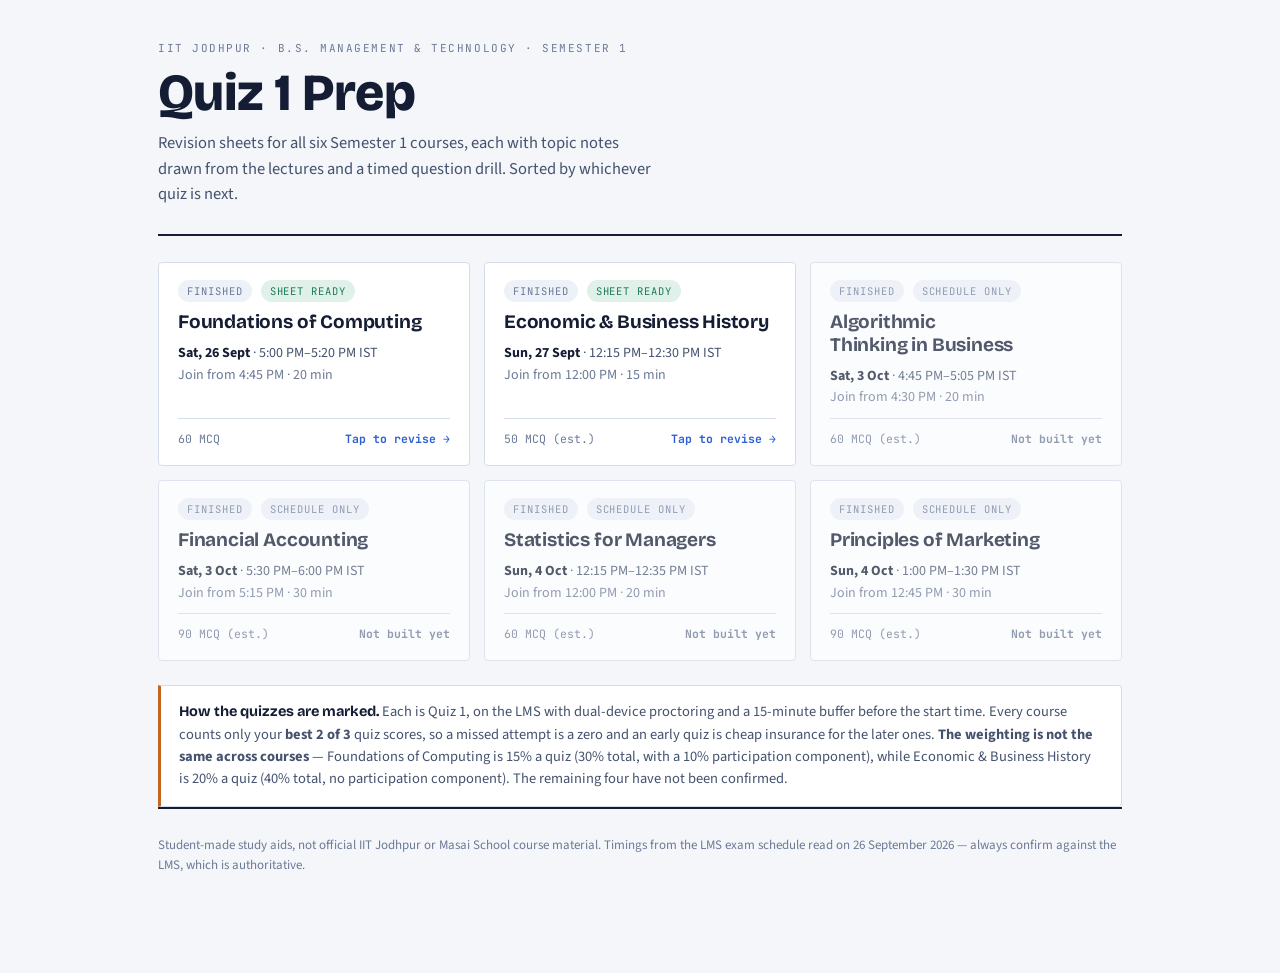
==== commit ad9700ca: "Add Economic & Business History Quiz 1 sheet Second course built on the shared engine. 16 lectures s" ====
--- a/index.html
+++ b/index.html
@@ -22,10 +22,12 @@
   <div class="courses" id="courses"></div>
 
   <div class="hubnote">
-    <b>How the quizzes are marked.</b> Each is Quiz&nbsp;1, worth 15% of that course's grade, on the LMS
-    with dual-device proctoring and a 15-minute buffer before the start time. Across the semester
-    only your <strong>best 2 of 3</strong> quiz scores count per course &mdash; a missed attempt is a zero,
-    so an early quiz is cheap insurance for the later ones.
+    <b>How the quizzes are marked.</b> Each is Quiz&nbsp;1, on the LMS with dual-device proctoring and a
+    15-minute buffer before the start time. Every course counts only your <strong>best 2 of 3</strong>
+    quiz scores, so a missed attempt is a zero and an early quiz is cheap insurance for the later ones.
+    <strong>The weighting is not the same across courses</strong> &mdash; Foundations of Computing is 15% a quiz
+    (30% total, with a 10% participation component), while Economic &amp; Business History is 20% a quiz
+    (40% total, no participation component). The remaining four have not been confirmed.
   </div>
 
   <footer>
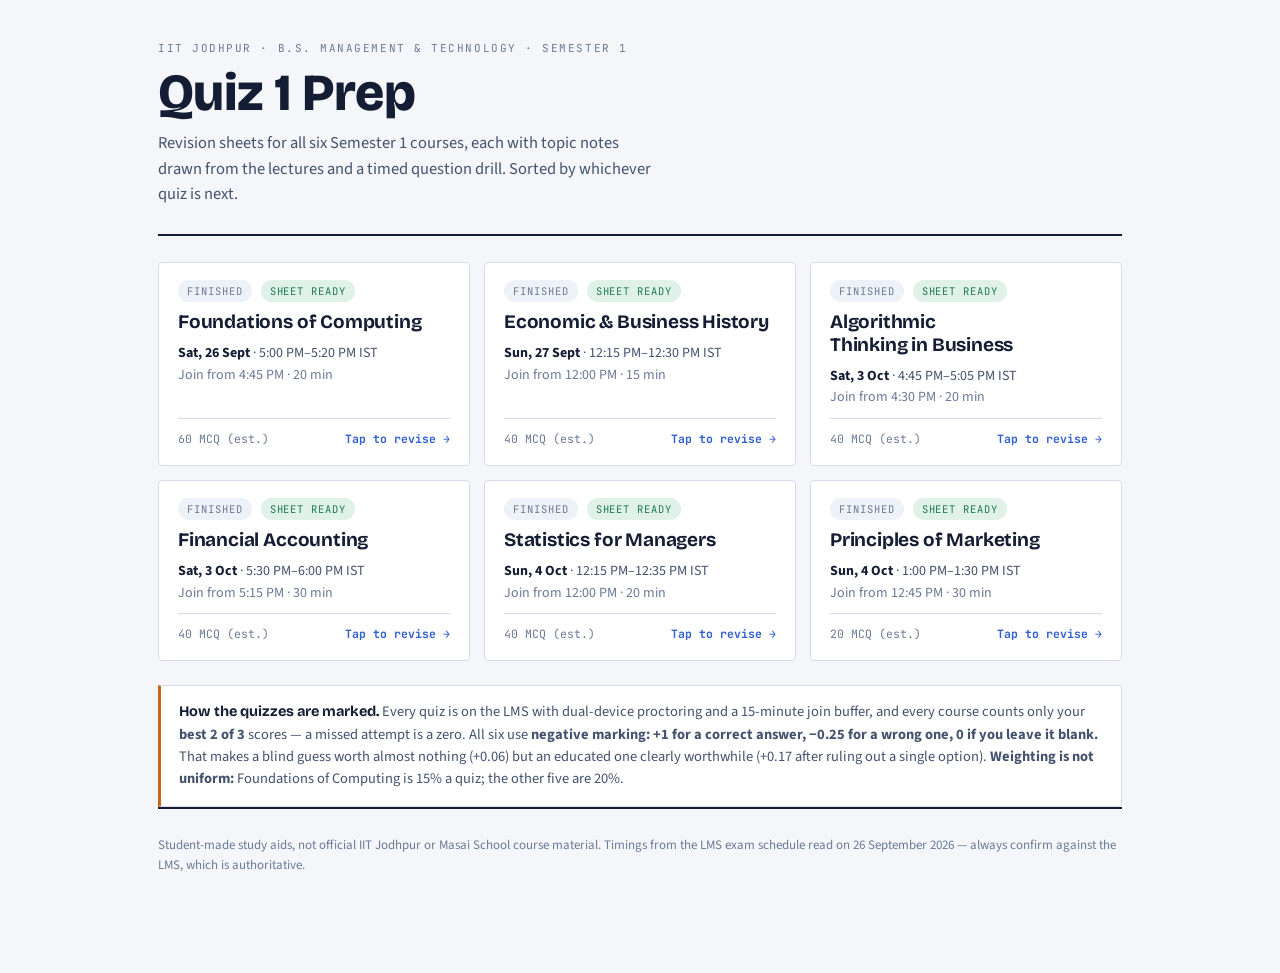
==== commit 47e56f18: "Correct both sheets from the official LMS quiz announcements Found the per-course Quiz 1 announcemen" ====
--- a/index.html
+++ b/index.html
@@ -22,13 +22,13 @@
   <div class="courses" id="courses"></div>
 
   <div class="hubnote">
-    <b>How the quizzes are marked.</b> Each is Quiz&nbsp;1, on the LMS with dual-device proctoring and a
-    15-minute buffer before the start time. Every course counts only your <strong>best 2 of 3</strong>
-    quiz scores, so a missed attempt is a zero and an early quiz is cheap insurance for the later ones.
-    <strong>The weighting is not the same across courses</strong> &mdash; Foundations of Computing is 15% a quiz
-    (30% total, with a 10% participation component), while Economic &amp; Business History is 20% a quiz
-    (40% total, no participation component). The remaining four have not been confirmed.
-  </div>
+    <b>How the quizzes are marked.</b> Every quiz is on the LMS with dual-device proctoring and a 15-minute
+    join buffer, and every course counts only your <strong>best 2 of 3</strong> scores &mdash; a missed attempt
+    is a zero. All six use <strong>negative marking: +1 for a correct answer, &minus;0.25 for a wrong one,
+    0 if you leave it blank.</strong> That makes a blind guess worth almost nothing (+0.06) but an educated
+    one clearly worthwhile (+0.17 after ruling out a single option). <strong>Weighting is not uniform:</strong>
+    Foundations of Computing is 15% a quiz; the other five are 20%.
+</div>
 
   <footer>
     <p>Student-made study aids, not official IIT Jodhpur or Masai School course material.
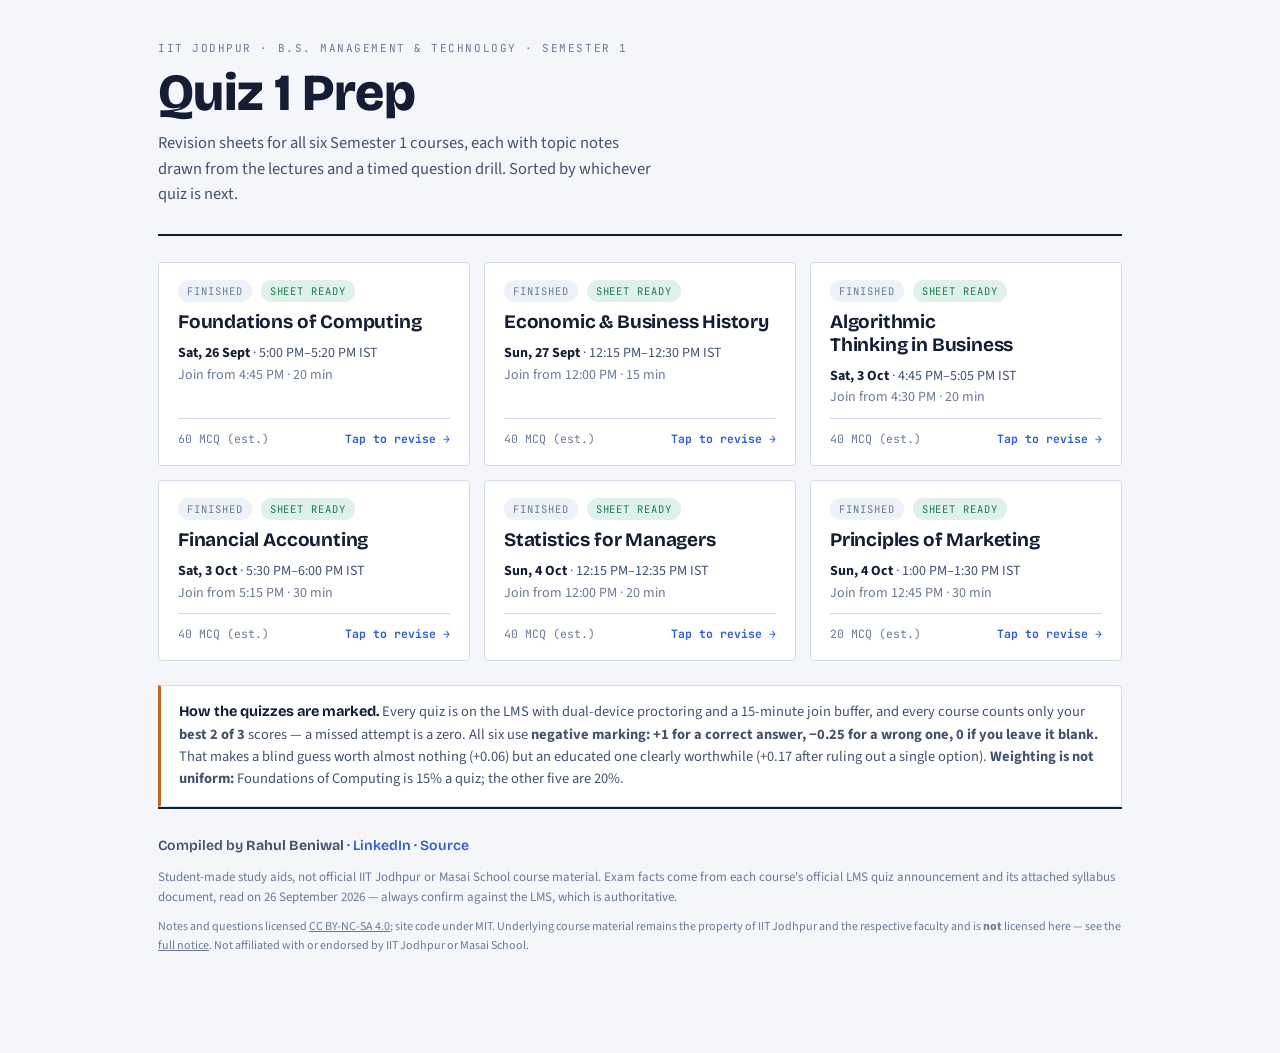
==== commit cc451454: "Add licensing and author attribution The repository is deliberately NOT under a single licence, beca" ====
--- a/index.html
+++ b/index.html
@@ -31,9 +31,16 @@
 </div>
 
   <footer>
+    <p class="credit">Compiled by <strong>Rahul Beniwal</strong> &middot;
+      <a href="https://www.linkedin.com/in/iambeniwal/" target="_blank" rel="noopener noreferrer">LinkedIn</a> &middot;
+      <a href="https://github.com/iambeniwal/iitj-bsmtsem1-quiz1-prep" target="_blank" rel="noopener noreferrer">Source</a></p>
     <p>Student-made study aids, not official IIT Jodhpur or Masai School course material.
-      Timings from the LMS exam schedule read on 26 September 2026 &mdash; always confirm against the
-      LMS, which is authoritative.</p>
+      Exam facts come from each course's official LMS quiz announcement and its attached syllabus
+      document, read on 26 September 2026 &mdash; always confirm against the LMS, which is authoritative.</p>
+    <p class="licence">Notes and questions licensed <a href="https://creativecommons.org/licenses/by-nc-sa/4.0/" target="_blank" rel="noopener noreferrer">CC&nbsp;BY-NC-SA&nbsp;4.0</a>; site code under MIT.
+      Underlying course material remains the property of IIT Jodhpur and the respective faculty and is <strong>not</strong> licensed here &mdash;
+      see the <a href="https://github.com/iambeniwal/iitj-bsmtsem1-quiz1-prep/blob/main/LICENSE" target="_blank" rel="noopener noreferrer">full notice</a>.
+      Not affiliated with or endorsed by IIT Jodhpur or Masai School.</p>
   </footer>
 </div>
 
--- a/assets/sheet.css
+++ b/assets/sheet.css
@@ -308,3 +308,13 @@
 }
 .stub h2{font-family:var(--display);font-size:22px;font-weight:700;margin-bottom:9px}
 .stub p{color:var(--ink-2);font-size:15px;max-width:52ch;margin-inline:auto}
+
+/* ---------- footer credit & licence ---------- */
+footer > p + p{margin-top:10px}
+footer .credit{font-family:var(--display);font-weight:600;font-size:14px;color:var(--ink-2)}
+footer .credit a{color:var(--blue);text-decoration:none}
+footer .credit a:hover{text-decoration:underline}
+footer .licence{font-size:12px;line-height:1.6;color:var(--ink-3)}
+footer .licence a{color:var(--ink-3);text-decoration:underline}
+footer .licence a:hover{color:var(--blue)}
+footer a:focus-visible{outline:2px solid var(--blue);outline-offset:2px}
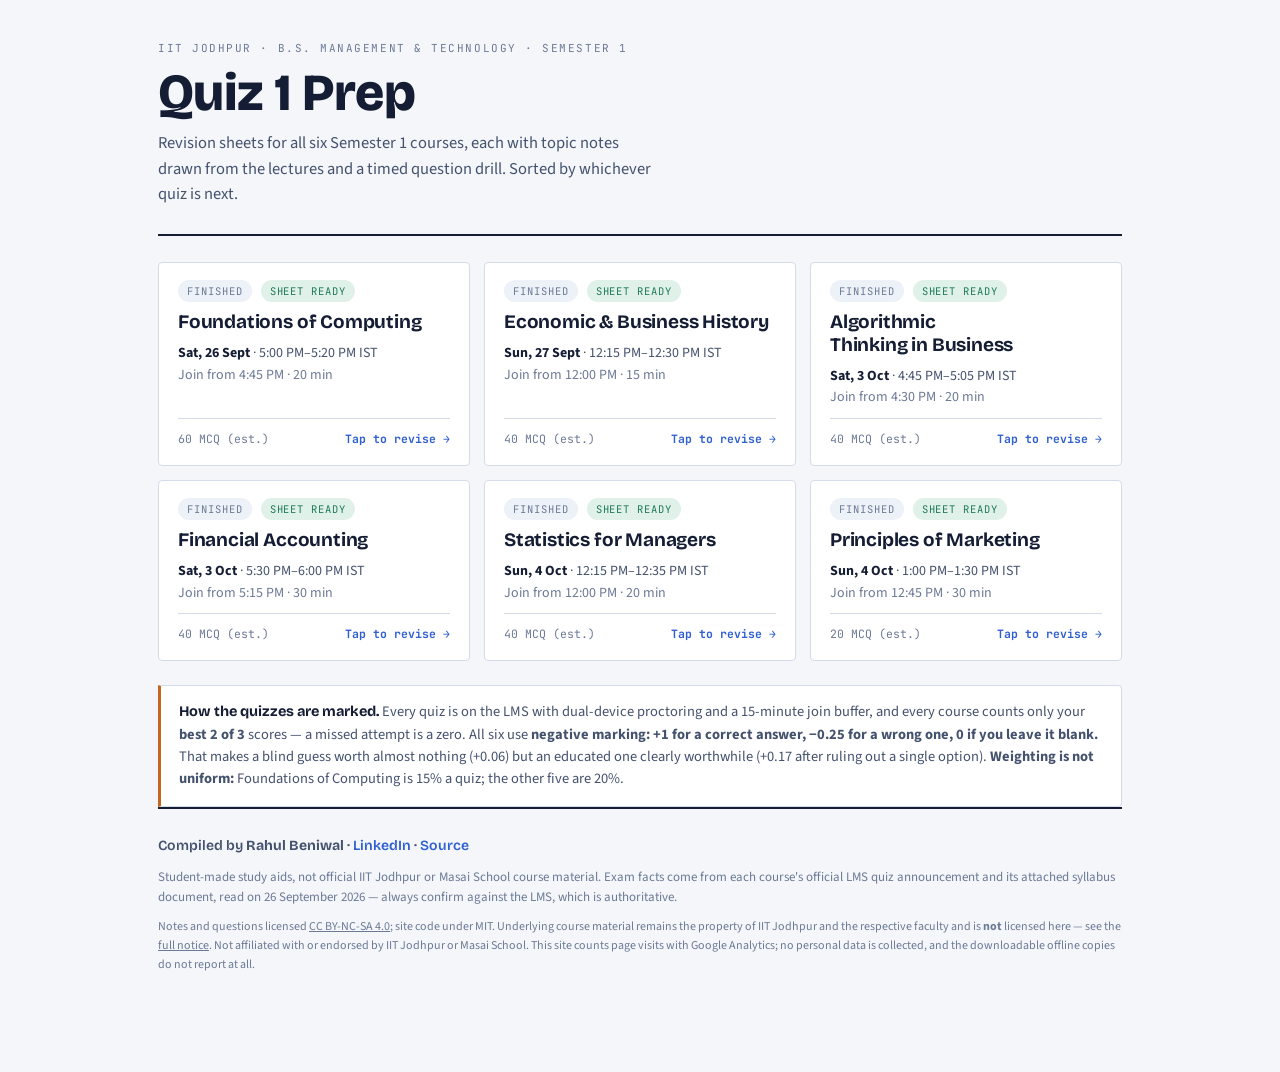
==== commit 4d0ae48e: "Add Google Analytics to the hosted site only Page views via GA4 (G-XBXF5E7YM3) from a shared assets/" ====
--- a/index.html
+++ b/index.html
@@ -9,6 +9,7 @@
 <link rel="preconnect" href="https://fonts.gstatic.com" crossorigin>
 <link rel="stylesheet" href="https://fonts.googleapis.com/css2?family=Bricolage+Grotesque:opsz,wght@12..96,500;12..96,700;12..96,800&family=Source+Sans+3:ital,wght@0,400;0,600;0,700;1,400&family=JetBrains+Mono:wght@400;700&display=swap">
 <link rel="stylesheet" href="assets/sheet.css">
+<script src="assets/analytics.js"></script>
 </head>
 <body>
 <div class="wrap">
@@ -40,7 +41,8 @@
     <p class="licence">Notes and questions licensed <a href="https://creativecommons.org/licenses/by-nc-sa/4.0/" target="_blank" rel="noopener noreferrer">CC&nbsp;BY-NC-SA&nbsp;4.0</a>; site code under MIT.
       Underlying course material remains the property of IIT Jodhpur and the respective faculty and is <strong>not</strong> licensed here &mdash;
       see the <a href="https://github.com/iambeniwal/iitj-bsmtsem1-quiz1-prep/blob/main/LICENSE" target="_blank" rel="noopener noreferrer">full notice</a>.
-      Not affiliated with or endorsed by IIT Jodhpur or Masai School.</p>
+      Not affiliated with or endorsed by IIT Jodhpur or Masai School.
+      This site counts page visits with Google&nbsp;Analytics; no personal data is collected, and the downloadable offline copies do not report at all.</p>
   </footer>
 </div>
 
